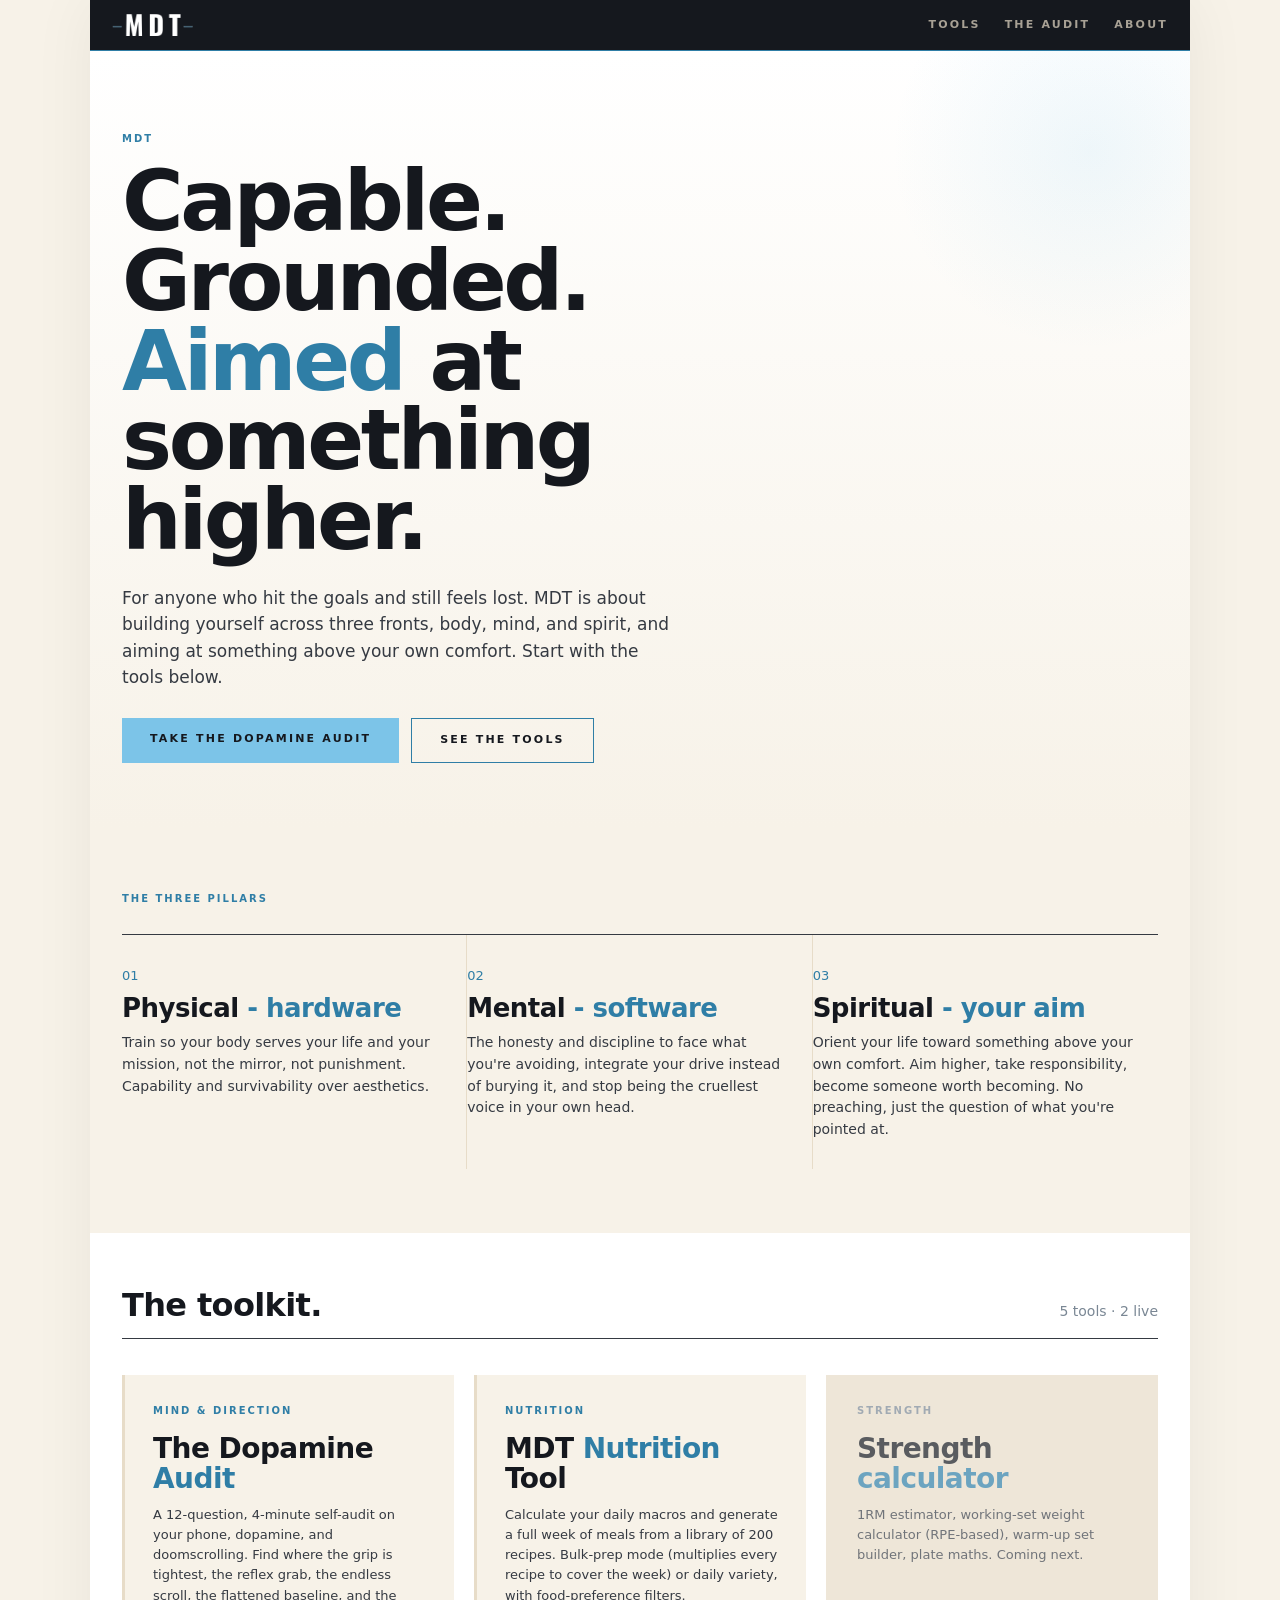
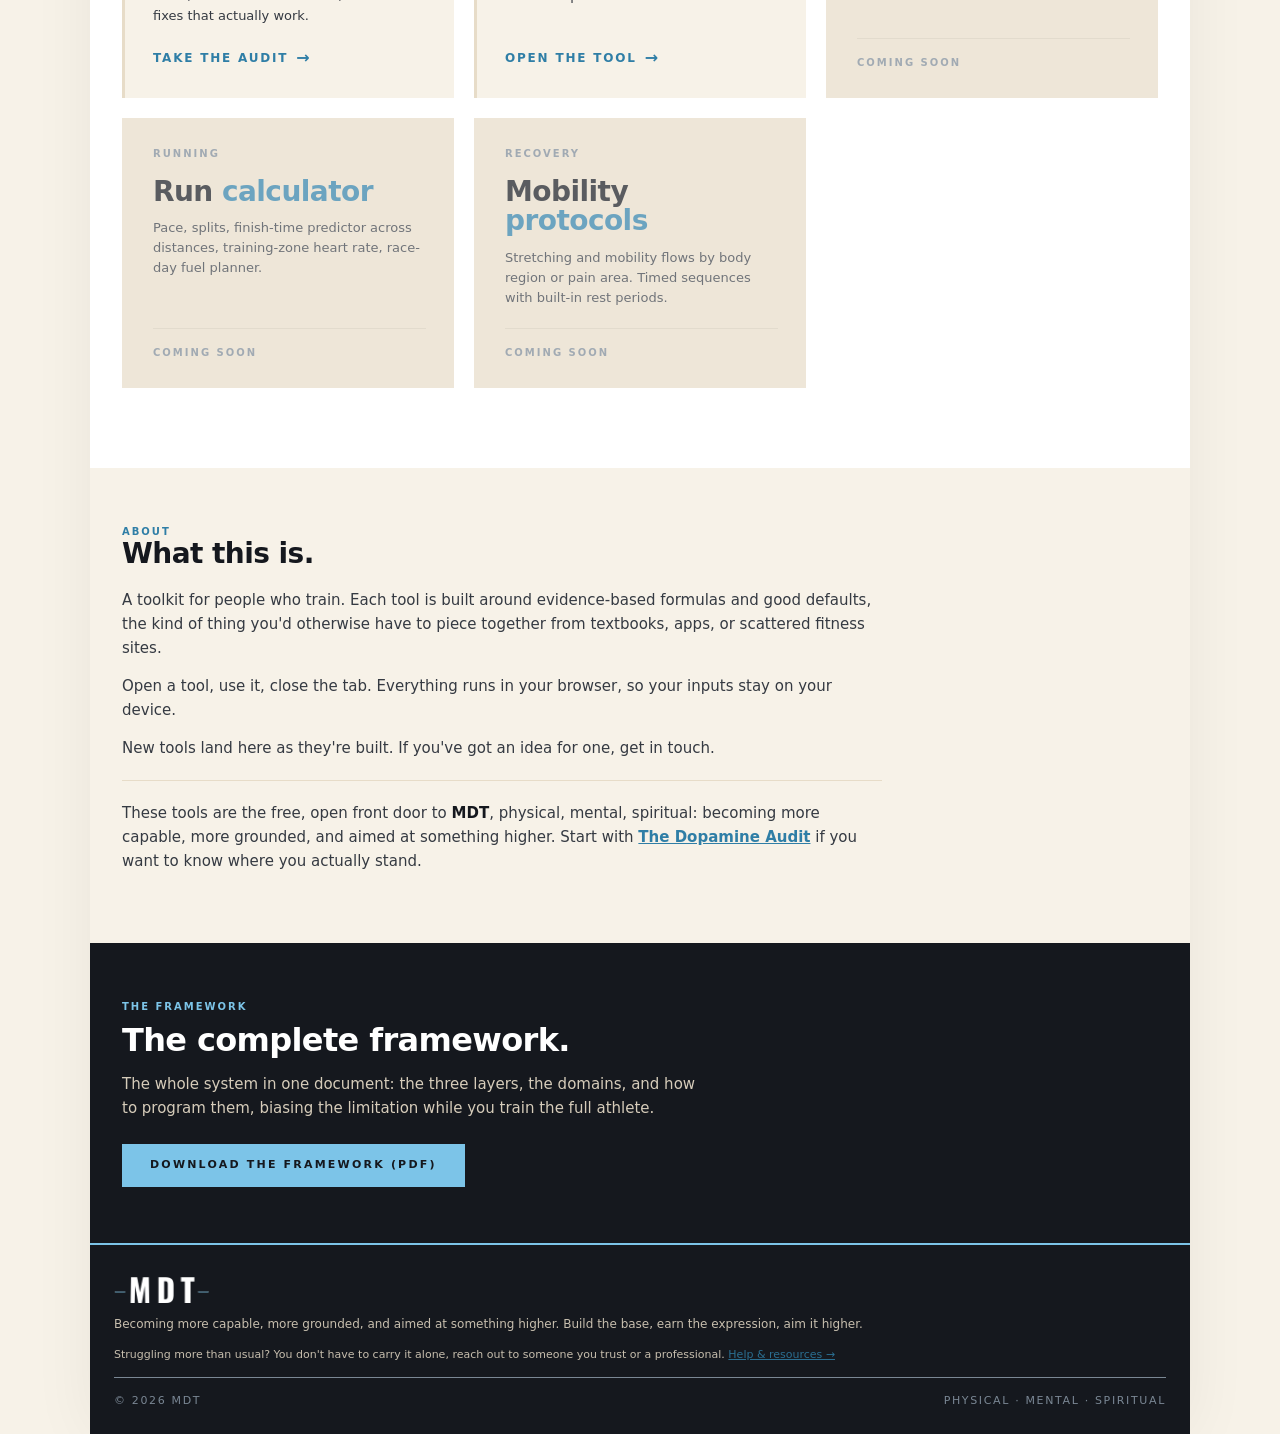
==== index.html @ f03954e8 "Add files via upload" ====
<!DOCTYPE html>
<html lang="en">
<head>
<meta charset="UTF-8">
<meta name="viewport" content="width=device-width, initial-scale=1.0, viewport-fit=cover">
<meta name="theme-color" content="#15181e">
<link rel="manifest" href="/manifest.webmanifest">
<link rel="apple-touch-icon" href="/assets/icon-180.png">
<meta name="mobile-web-app-capable" content="yes">
<meta name="apple-mobile-web-app-capable" content="yes">
<meta name="apple-mobile-web-app-status-bar-style" content="black-translucent">
<meta name="apple-mobile-web-app-title" content="MDT">
<title>MDT Tools, Free Training, Nutrition & Performance Calculators</title>
<meta name="description" content="Evidence-based tools for training, nutrition, recovery, and performance. Build the whole athlete, body, mind, and direction.">
<link rel="stylesheet" href="assets/styles.css">
<link rel="icon" type="image/svg+xml" href="data:image/svg+xml,%3Csvg xmlns='http://www.w3.org/2000/svg' viewBox='0 0 32 32'%3E%3Crect width='32' height='32' fill='%2315181e'/%3E%3Ctext x='16' y='22' text-anchor='middle' fill='%237cc4e8' font-family='serif' font-size='18' font-weight='bold' font-style='italic'%3EM%3C/text%3E%3C/svg%3E">
<style>
.hero {
  padding: 80px 32px 64px;
  background: linear-gradient(180deg, var(--bone) 0%, var(--paper) 100%);
  text-align: left;
  position: relative;
  overflow: hidden;
}
.hero::before {
  content: '';
  position: absolute;
  top: -100px;
  right: -100px;
  width: 400px;
  height: 400px;
  background: radial-gradient(circle, rgba(124, 196, 232, 0.12) 0%, transparent 70%);
  pointer-events: none;
}
.hero-inner {
  max-width: 720px;
  position: relative;
}
.hero h1 {
  font-size: clamp(48px, 7vw, 84px);
  font-weight: 900;
  line-height: 0.95;
  letter-spacing: -0.04em;
  margin: 16px 0 24px;
}
.hero h1 em {
  font-style: normal;
  color: var(--brass-dim);
  font-weight: 700;
}
.hero p {
  font-size: 17px;
  color: var(--char);
  max-width: 560px;
  line-height: 1.55;
}

.tools-section {
  padding: 56px 32px 80px;
  background: var(--bone);
}
.tools-section-title {
  display: flex;
  align-items: baseline;
  justify-content: space-between;
  border-bottom: 1px solid var(--char);
  padding-bottom: 16px;
  margin-bottom: 36px;
  flex-wrap: wrap;
  gap: 16px;
}
.tools-section-title h2 {
  font-size: 32px;
  font-weight: 700;
  font-style: normal;
}
.tools-section-title .count {
  font-family: var(--display);
  font-style: normal;
  color: var(--smoke);
  font-size: 14px;
}

.tools-grid {
  display: grid;
  grid-template-columns: repeat(auto-fit, minmax(300px, 1fr));
  gap: 20px;
}

.tool-card {
  background: var(--paper);
  padding: 28px;
  text-decoration: none;
  color: var(--ink);
  position: relative;
  transition: all 0.2s ease;
  border-left: 3px solid var(--cream);
  display: flex;
  flex-direction: column;
  min-height: 240px;
}
.tool-card:hover {
  border-left-color: var(--brass);
  transform: translateY(-2px);
  box-shadow: 0 8px 24px rgba(15, 14, 12, 0.08);
}
.tool-card.coming-soon {
  background: var(--cream);
  opacity: 0.7;
  cursor: not-allowed;
}
.tool-card.coming-soon:hover {
  transform: none;
  border-left-color: var(--cream);
  box-shadow: none;
}

.tool-category {
  font-size: 10px;
  letter-spacing: 0.2em;
  text-transform: uppercase;
  font-weight: 600;
  color: var(--brass-dim);
  margin-bottom: 16px;
}
.tool-card.coming-soon .tool-category { color: var(--smoke); }

.tool-card h3 {
  font-family: var(--display);
  font-size: 28px;
  font-weight: 900;
  letter-spacing: -0.02em;
  line-height: 1.05;
  margin-bottom: 12px;
}
.tool-card h3 em {
  font-style: normal;
  color: var(--brass-dim);
  font-weight: 700;
}
.tool-card p {
  font-size: 13px;
  color: var(--char);
  line-height: 1.55;
  margin-bottom: 20px;
  flex-grow: 1;
}

.tool-arrow {
  font-family: var(--display);
  font-size: 12px;
  font-weight: 700;
  letter-spacing: 0.15em;
  text-transform: uppercase;
  color: var(--brass-dim);
  display: flex;
  align-items: center;
  gap: 8px;
  margin-top: auto;
}
.tool-arrow::after {
  content: '→';
  font-size: 16px;
  transition: transform 0.2s;
}
.tool-card:hover .tool-arrow::after {
  transform: translateX(4px);
}

.coming-tag {
  font-size: 10px;
  letter-spacing: 0.2em;
  text-transform: uppercase;
  font-weight: 700;
  color: var(--smoke);
  font-family: var(--body);
  margin-top: auto;
  padding-top: 16px;
  border-top: 1px solid rgba(15, 14, 12, 0.08);
}

.about-section {
  padding: 56px 32px;
  background: var(--paper);
}
.about-inner {
  max-width: 760px;
}
.about-section h2 {
  font-size: 28px;
  font-style: normal;
  margin-bottom: 20px;
  color: var(--ink);
}
.about-section p {
  font-size: 15px;
  color: var(--char);
  margin-bottom: 14px;
  line-height: 1.6;
}
.about-section p strong {
  color: var(--ink);
  font-weight: 600;
}

@media (max-width: 720px) {
  .hero { padding: 48px 20px 40px; }
  .hero h1 { font-size: 42px; }
  .hero p { font-size: 15px; }
  .tools-section { padding: 36px 20px 56px; }
  .tools-section-title h2 { font-size: 24px; }
  .tools-grid { grid-template-columns: 1fr; }
  .tool-card { padding: 22px; min-height: 180px; }
  .tool-card h3 { font-size: 24px; }
  .about-section { padding: 40px 20px; }
  .about-section h2 { font-size: 22px; }
  .pillars { padding: 40px 20px !important; }
  .pillars-grid { grid-template-columns: 1fr !important; }
  .framework { padding: 40px 20px !important; }
}

/* hero CTAs */
.hero-cta { display: flex; gap: 12px; flex-wrap: wrap; margin-top: 28px; }
.hero-trust { margin-top: 16px; font-size: 12px; color: var(--smoke); letter-spacing: 0.04em; }

/* three pillars */
.pillars { padding: 64px 32px; background: var(--paper); }
.pillars-eyebrow { margin-bottom: 28px; }
.pillars-grid { display: grid; grid-template-columns: repeat(3, 1fr); gap: 0; border-top: 1px solid var(--char); }
.pillar { padding: 28px 24px 28px 0; border-right: 1px solid var(--cream); }
.pillar:last-child { border-right: none; padding-right: 0; }
.pillar .num { font-family: var(--display); font-style: normal; font-size: 13px; color: var(--brass-dim); }
.pillar h3 { font-family: var(--display); font-size: 26px; font-weight: 900; margin: 8px 0 10px; }
.pillar h3 em { font-style: normal; color: var(--brass-dim); }
.pillar p { font-size: 14px; color: var(--char); line-height: 1.55; }

/* free framework download */
.framework { padding: 56px 32px; background: var(--ink); color: var(--bone); }
.framework-inner { max-width: 680px; }
.framework .eyebrow { color: var(--brass); }
.framework h2 { color: var(--bone); font-size: 32px; font-style: normal; margin: 10px 0 14px; }
.framework p { color: var(--cream); font-size: 15px; line-height: 1.6; margin-bottom: 24px; max-width: 580px; opacity: 0.92; }

.footer-help { color: var(--smoke); font-size: 11px; margin-top: 10px; }
.footer-help a { color: var(--brass-dim); }
</style>
</head>
<body>
<div class="page-wrap">

  <header class="mdt-topbar">
    <a href="/" class="mdt-brand">
      <img class="mdt-logo" src="assets/mdt-logo-white.png" alt="MDT">
    </a>
    <nav class="mdt-nav">
      <a href="#tools">Tools</a>
      <a href="tools/audit/">The Audit</a>
      <a href="#about">About</a>
    </nav>
  </header>

  <section class="hero">
    <div class="hero-inner">
      <div class="eyebrow">MDT</div>
      <h1>Capable. Grounded.<br><em>Aimed</em> at something higher.</h1>
      <p>For anyone who hit the goals and still feels lost. MDT is about building yourself across three fronts, body, mind, and spirit, and aiming at something above your own comfort. Start with the tools below.</p>
      <div class="hero-cta">
        <a href="tools/audit/" class="btn">Take the Dopamine Audit</a>
        <a href="#tools" class="btn btn-outline" style="color:var(--ink); border-color:var(--brass-dim);">See the tools</a>
      </div>
    </div>
  </section>

  <section class="pillars" id="pillars">
    <div class="eyebrow pillars-eyebrow">The three pillars</div>
    <div class="pillars-grid">
      <div class="pillar">
        <span class="num">01</span>
        <h3>Physical <em>- hardware</em></h3>
        <p>Train so your body serves your life and your mission, not the mirror, not punishment. Capability and survivability over aesthetics.</p>
      </div>
      <div class="pillar">
        <span class="num">02</span>
        <h3>Mental <em>- software</em></h3>
        <p>The honesty and discipline to face what you're avoiding, integrate your drive instead of burying it, and stop being the cruellest voice in your own head.</p>
      </div>
      <div class="pillar">
        <span class="num">03</span>
        <h3>Spiritual <em>- your aim</em></h3>
        <p>Orient your life toward something above your own comfort. Aim higher, take responsibility, become someone worth becoming. No preaching, just the question of what you're pointed at.</p>
      </div>
    </div>
  </section>

  <section class="tools-section" id="tools">
    <div class="tools-section-title">
      <h2>The toolkit.</h2>
      <span class="count" id="tool-count">5 tools · 2 live</span>
    </div>

    <div class="tools-grid">

      <a href="tools/audit/" class="tool-card">
        <div class="tool-category">Mind &amp; Direction</div>
        <h3>The Dopamine <em>Audit</em></h3>
        <p>A 12-question, 4-minute self-audit on your phone, dopamine, and doomscrolling. Find where the grip is tightest, the reflex grab, the endless scroll, the flattened baseline, and the fixes that actually work.</p>
        <div class="tool-arrow">Take the audit</div>
      </a>

      <a href="tools/nutrition/" class="tool-card">
        <div class="tool-category">Nutrition</div>
        <h3>MDT <em>Nutrition</em> Tool</h3>
        <p>Calculate your daily macros and generate a full week of meals from a library of 200 recipes. Bulk-prep mode (multiplies every recipe to cover the week) or daily variety, with food-preference filters.</p>
        <div class="tool-arrow">Open the tool</div>
      </a>

      <a class="tool-card coming-soon" aria-disabled="true">
        <div class="tool-category">Strength</div>
        <h3>Strength <em>calculator</em></h3>
        <p>1RM estimator, working-set weight calculator (RPE-based), warm-up set builder, plate maths. Coming next.</p>
        <div class="coming-tag">Coming soon</div>
      </a>

      <a class="tool-card coming-soon" aria-disabled="true">
        <div class="tool-category">Running</div>
        <h3>Run <em>calculator</em></h3>
        <p>Pace, splits, finish-time predictor across distances, training-zone heart rate, race-day fuel planner.</p>
        <div class="coming-tag">Coming soon</div>
      </a>

      <a class="tool-card coming-soon" aria-disabled="true">
        <div class="tool-category">Recovery</div>
        <h3>Mobility <em>protocols</em></h3>
        <p>Stretching and mobility flows by body region or pain area. Timed sequences with built-in rest periods.</p>
        <div class="coming-tag">Coming soon</div>
      </a>

    </div>
  </section>

  <section class="about-section" id="about">
    <div class="about-inner">
      <div class="eyebrow">About</div>
      <h2>What this is.</h2>
      <p>A toolkit for people who train. Each tool is built around evidence-based formulas and good defaults, the kind of thing you'd otherwise have to piece together from textbooks, apps, or scattered fitness sites.</p>
      <p>Open a tool, use it, close the tab. Everything runs in your browser, so your inputs stay on your device.</p>
      <p>New tools land here as they're built. If you've got an idea for one, get in touch.</p>
      <p style="margin-top:20px; padding-top:20px; border-top:1px solid var(--cream);">These tools are the free, open front door to <strong>MDT</strong>, physical, mental, spiritual: becoming more capable, more grounded, and aimed at something higher. Start with <a href="tools/audit/" style="color:var(--brass-dim); font-weight:600;">The Dopamine Audit</a> if you want to know where you actually stand.</p>
    </div>
  </section>

  <section class="framework" id="framework">
    <div class="framework-inner">
      <div class="eyebrow">The framework</div>
      <h2>The complete framework.</h2>
      <p>The whole system in one document: the three layers, the domains, and how to program them, biasing the limitation while you train the full athlete.</p>
      <a href="downloads/true-hybrid-framework.pdf" class="btn" download>Download the framework (PDF)</a>
    </div>
  </section>

  <footer class="mdt-footer">
    <img class="mdt-logo" src="assets/mdt-logo-white.png" alt="MDT">
    <p>Becoming more capable, more grounded, and aimed at something higher. Build the base, earn the expression, aim it higher.</p>
    <p class="footer-help">Struggling more than usual? You don't have to carry it alone, reach out to someone you trust or a professional. <a href="#" id="mdt-help">Help &amp; resources →</a></p>
    <div class="footer-bar">
      <span>© <span id="year"></span> MDT</span>
      <span>Physical · Mental · Spiritual</span>
    </div>
  </footer>

</div>
<script>
  document.getElementById('year').textContent = new Date().getFullYear();
</script>
<script>if("serviceWorker" in navigator){window.addEventListener("load",function(){navigator.serviceWorker.register("/sw.js").catch(function(){});});}</script>
</body>
</html>
---- assets/styles.css ----
/* ===========================================
   MDT, Shared brand styles
   Palette: baby blue / cream / white / black
   Cream page, white cards, baby-blue accent, near-black text & bars
   Type: clean system stack (SF Pro on Apple), bold titles, no italics
   =========================================== */

:root {
  --ink: #15181e;        /* near-black (text + dark bars), faint blue undertone */
  --coal: #0f1217;       /* deeper black for dark blocks */
  --char: #353a42;       /* body text, softer than ink */
  --smoke: #7a8794;      /* muted blue-grey, works on light and dark */
  --bone: #ffffff;       /* white, page-wrap and cards */
  --paper: #f7f2e8;      /* CREAM, main background / alt sections */
  --cream: #e7dcc8;      /* warm light, borders + light text on dark bars */
  --brass: #7cc4e8;      /* BABY BLUE accent (name kept for compatibility) */
  --brass-dim: #2f7ea6;  /* DENIM blue, readable text-on-light + hover */
  --rust: #1f6385;       /* deep blue */
  --moss: #5d8a74;       /* muted sage, subtle */
  --warn: #d98236;       /* warm amber, keeps warnings legible */
  --display: -apple-system, BlinkMacSystemFont, "SF Pro Display", "SF Pro Text", "Segoe UI", system-ui, Roboto, sans-serif;
  --body: -apple-system, BlinkMacSystemFont, "SF Pro Text", "SF Pro Display", "Segoe UI", system-ui, Roboto, sans-serif;
}

* {
  box-sizing: border-box;
  margin: 0;
  padding: 0;
  -webkit-tap-highlight-color: transparent;
}

html { -webkit-text-size-adjust: 100%; }

/* Clean by default: no italics anywhere unless explicitly asked for */
em, i { font-style: normal; color: var(--brass-dim); font-weight: 700; }

body {
  background: var(--paper);
  color: var(--ink);
  font-family: var(--body);
  font-size: 16px;
  line-height: 1.5;
  -webkit-font-smoothing: antialiased;
  text-rendering: optimizeLegibility;
  overflow-x: hidden;
}

/* Legacy image lockups (kept for compatibility) */
.mdt-logo { height: 22px; width: auto; display: block; }
.mdt-footer .mdt-logo { height: 26px; margin-bottom: 12px; }

/* ============ TRUE HYBRID wordmark lockup ============
   Text-based lockup: small blue "true" over/beside bold "HYBRID".
   Used in every topbar (.th-brand) and footer (.th-brand--footer). */
.th-brand {
  display: inline-flex;
  align-items: baseline;
  gap: 9px;
  text-decoration: none;
  line-height: 1;
  white-space: nowrap;
}
.th-brand .th-true {
  font-family: var(--body);
  font-size: 11px;
  font-weight: 700;
  letter-spacing: 0.42em;
  text-transform: lowercase;
  color: var(--brass);
}
.th-brand .th-hybrid {
  font-family: var(--display);
  font-size: 21px;
  font-weight: 900;
  letter-spacing: 0.02em;
  text-transform: uppercase;
  color: var(--bone);
}
.th-brand:hover .th-hybrid { color: var(--brass); }

/* footer variant sits stacked and a touch larger */
.th-brand--footer { display: inline-flex; flex-direction: column; align-items: flex-start; gap: 3px; margin-bottom: 12px; }
.th-brand--footer .th-true { letter-spacing: 0.5em; }
.th-brand--footer .th-hybrid { font-size: 26px; }

@media (max-width: 720px) {
  .th-brand .th-hybrid { font-size: 18px; }
  .th-brand .th-true { font-size: 10px; letter-spacing: 0.34em; }
}

.page-wrap {
  max-width: 1100px;
  margin: 0 auto;
  background: var(--bone);
  min-height: 100vh;
  box-shadow: 0 0 60px rgba(0, 0, 0, 0.06);
}

@media (max-width: 1100px) {
  body { background: var(--bone); }
  .page-wrap { box-shadow: none; }
}

@supports (padding: max(0px)) {
  .page-wrap {
    padding-left: env(safe-area-inset-left);
    padding-right: env(safe-area-inset-right);
  }
}

/* ============ TOP BAR (shared across all pages) ============ */
.mdt-topbar {
  background: var(--ink);
  color: var(--bone);
  padding: 14px 22px;
  display: flex;
  justify-content: space-between;
  align-items: center;
  border-bottom: 1px solid var(--brass-dim);
}

.mdt-brand {
  font-family: var(--display);
  font-weight: 900;
  font-size: 22px;
  letter-spacing: -0.04em;
  color: var(--bone);
  text-decoration: none;
  display: flex;
  align-items: baseline;
  gap: 12px;
}
.mdt-brand .mark {
  color: var(--brass);
  font-style: normal;
}
.mdt-brand .divider {
  color: var(--smoke);
  font-size: 14px;
  font-weight: 400;
  font-style: normal;
}
.mdt-brand .tag {
  color: var(--cream);
  font-family: var(--body);
  font-size: 10px;
  letter-spacing: 0.25em;
  text-transform: uppercase;
  opacity: 0.7;
  font-weight: 500;
}

.mdt-nav {
  display: flex;
  gap: 24px;
  align-items: center;
}
.mdt-nav a {
  color: var(--cream);
  text-decoration: none;
  font-size: 11px;
  letter-spacing: 0.2em;
  text-transform: uppercase;
  font-weight: 600;
  opacity: 0.7;
  transition: opacity 0.15s;
}
.mdt-nav a:hover { opacity: 1; color: var(--brass); }
.mdt-nav a.active { opacity: 1; color: var(--brass); }

@media (max-width: 720px) {
  .mdt-topbar { padding: 12px 16px; }
  .mdt-brand { font-size: 18px; gap: 8px; }
  .mdt-brand .tag { display: none; }
  .mdt-nav { gap: 14px; }
  .mdt-nav a { font-size: 10px; letter-spacing: 0.15em; }
}

/* ============ FOOTER (shared) ============ */
.mdt-footer {
  background: var(--ink);
  color: var(--cream);
  padding: 32px 24px 24px;
  font-size: 12px;
  line-height: 1.6;
  border-top: 2px solid var(--brass);
}
.mdt-footer h4 {
  font-family: var(--display);
  font-size: 18px;
  margin: 0 0 8px;
  color: var(--bone);
  font-weight: 700;
}
.mdt-footer p { margin: 0 0 12px; color: var(--cream); opacity: 0.85; }
.mdt-footer .footer-bar {
  border-top: 1px solid var(--smoke);
  padding-top: 14px;
  margin-top: 14px;
  font-size: 11px;
  letter-spacing: 0.15em;
  text-transform: uppercase;
  color: var(--smoke);
  display: flex;
  justify-content: space-between;
  flex-wrap: wrap;
  gap: 10px;
}

/* ============ TYPOGRAPHY ============ */
h1, h2, h3, h4 {
  font-family: var(--display);
  font-weight: 800;
  font-style: normal;
  letter-spacing: -0.02em;
  line-height: 1.05;
  color: var(--ink);
}

.eyebrow {
  font-size: 10px;
  letter-spacing: 0.2em;
  text-transform: uppercase;
  font-weight: 600;
  color: var(--brass-dim);
}

/* ============ BUTTONS ============ */
.btn {
  background: var(--brass);
  color: var(--ink);
  border: none;
  padding: 13px 28px;
  font-family: var(--body);
  font-size: 11px;
  font-weight: 700;
  letter-spacing: 0.2em;
  text-transform: uppercase;
  cursor: pointer;
  transition: background 0.15s, color 0.15s;
  display: inline-block;
  text-decoration: none;
}
.btn:hover { background: var(--brass-dim); color: #fff; }
.btn-outline {
  background: transparent;
  color: var(--bone);
  border: 1px solid var(--brass);
}
.btn-outline:hover {
  background: var(--brass);
  color: var(--ink);
}

/* =====================================================================
   MOBILE APP SHELL  (bottom tab bar, app header, screen layout)
   Absolute nav paths (/,/framework/,/tools/,/more/) so the bar is identical
   on every page and only the active state changes.
   ===================================================================== */
:root { --app-max: 600px; --tabbar-h: 60px; --header-h: 52px; }

body.app-mode { background: var(--coal); }

.app {
  max-width: var(--app-max);
  margin: 0 auto;
  background: var(--bone);
  min-height: 100vh;
  min-height: 100dvh;
  position: relative;
  box-shadow: 0 0 80px rgba(0,0,0,0.4);
  overflow-x: hidden;
}

/* ---- app header ---- */
.app-header {
  position: sticky;
  top: 0;
  z-index: 30;
  background: var(--ink);
  color: var(--bone);
  display: flex;
  align-items: center;
  gap: 6px;
  min-height: calc(var(--header-h) + env(safe-area-inset-top));
  padding: env(safe-area-inset-top) 14px 0;
  border-bottom: 1px solid rgba(255,255,255,0.08);
}
.app-header .h-back {
  color: var(--cream); text-decoration: none; font-size: 26px; line-height: 1;
  margin-left: -6px; padding: 4px 8px; border-radius: 8px; transition: background .15s;
}
.app-header .h-back:active { background: rgba(255,255,255,0.08); }
.app-header .h-title {
  font-family: var(--display); font-weight: 800; font-size: 18px;
  letter-spacing: -0.01em; color: var(--bone);
}
.app-header .h-spacer { flex: 1; }
.app-header .h-action {
  color: var(--brass); text-decoration: none; font-size: 12px; font-weight: 700;
  letter-spacing: 0.04em; padding: 8px 6px;
}
.app-header .th-brand { margin: 0; }

/* ---- scrollable content area ---- */
.app-main {
  padding-bottom: calc(var(--tabbar-h) + env(safe-area-inset-bottom) + 10px);
}

/* ---- bottom tab bar ---- */
.app-tabbar {
  position: fixed;
  bottom: 0; left: 50%; transform: translateX(-50%);
  width: 100%; max-width: var(--app-max);
  z-index: 40;
  background: var(--ink);
  border-top: 1px solid var(--brass-dim);
  display: grid; grid-template-columns: repeat(4, 1fr);
  padding-bottom: env(safe-area-inset-bottom);
  box-shadow: 0 -6px 20px rgba(0,0,0,0.18);
}
.app-tab {
  display: flex; flex-direction: column; align-items: center; justify-content: center; gap: 3px;
  padding: 9px 0 8px; text-decoration: none;
  color: var(--smoke); font-size: 10px; font-weight: 600; letter-spacing: 0.02em;
  -webkit-tap-highlight-color: transparent; transition: color .15s;
}
.app-tab svg { width: 23px; height: 23px; display: block; stroke: currentColor; fill: none; stroke-width: 1.8; stroke-linecap: round; stroke-linejoin: round; }
.app-tab.active { color: var(--brass); }
.app-tab:active { color: var(--cream); }

/* ---- app-style building blocks ---- */
.scr { padding: 20px 18px; }
.scr + .scr { padding-top: 0; }
.scr-title { font-family: var(--display); font-weight: 800; font-size: 13px; letter-spacing: 0.16em; text-transform: uppercase; color: var(--brass-dim); margin: 6px 0 14px; }

.app-hero {
  background: radial-gradient(120% 90% at 80% -10%, rgba(124,196,232,0.18) 0%, transparent 55%), linear-gradient(180deg, var(--coal) 0%, var(--ink) 100%);
  color: var(--bone); padding: 30px 20px 34px;
}
.app-hero .true { font-family: var(--body); font-weight: 700; font-size: 12px; letter-spacing: 0.5em; text-transform: lowercase; color: var(--brass); }
.app-hero h1 { color: var(--bone); font-family: var(--display); font-weight: 900; letter-spacing: -0.03em; line-height: 0.95; margin: 6px 0 14px; font-size: clamp(34px, 11vw, 52px); }
.app-hero .rule { width: 60px; height: 3px; background: var(--brass); border-radius: 2px; margin-bottom: 16px; }
.app-hero p { color: var(--cream); font-size: 15px; line-height: 1.6; opacity: 0.92; }
.app-hero .spirit { margin-top: 16px; font-family: var(--display); font-size: 11px; letter-spacing: 0.26em; text-transform: uppercase; color: var(--smoke); font-weight: 600; }

/* full-width stacked buttons for app feel */
.btn-block { display: block; width: 100%; text-align: center; padding: 15px 20px; box-sizing: border-box; }
.btn-stack { display: flex; flex-direction: column; gap: 10px; margin-top: 20px; }
.btn-ghost { background: transparent; color: var(--bone); border: 1px solid var(--smoke); }
.btn-ghost:hover, .btn-ghost:active { background: var(--bone); color: var(--ink); border-color: var(--bone); }

/* list-style cards (tappable rows) */
.app-card {
  display: flex; align-items: center; gap: 14px;
  background: var(--bone); border: 1px solid var(--cream); border-left: 3px solid var(--brass);
  padding: 16px; text-decoration: none; color: var(--ink); margin-bottom: 12px;
  transition: transform .12s, box-shadow .12s;
}
.app-card:active { transform: scale(0.985); box-shadow: 0 6px 18px rgba(15,14,12,0.10); }
.app-card.soon { border-left-color: var(--cream); opacity: 0.72; }
.app-card .ac-body { flex: 1; min-width: 0; }
.app-card .ac-cat { font-size: 10px; letter-spacing: 0.18em; text-transform: uppercase; font-weight: 700; color: var(--brass-dim); }
.app-card.soon .ac-cat { color: var(--smoke); }
.app-card h3 { font-family: var(--display); font-size: 19px; font-weight: 800; letter-spacing: -0.01em; margin: 3px 0 4px; }
.app-card p { font-size: 12.5px; color: var(--char); line-height: 1.45; }
.app-card .ac-arrow { color: var(--brass-dim); font-size: 20px; flex-shrink: 0; }
.app-card .ac-tag { font-size: 9px; letter-spacing: 0.16em; text-transform: uppercase; font-weight: 700; color: var(--smoke); border: 1px solid var(--cream); padding: 3px 7px; flex-shrink: 0; }

@media (min-width: 601px) {
  body.app-mode { padding: 0; }
  .app { border-left: 1px solid rgba(0,0,0,0.06); border-right: 1px solid rgba(0,0,0,0.06); }
}
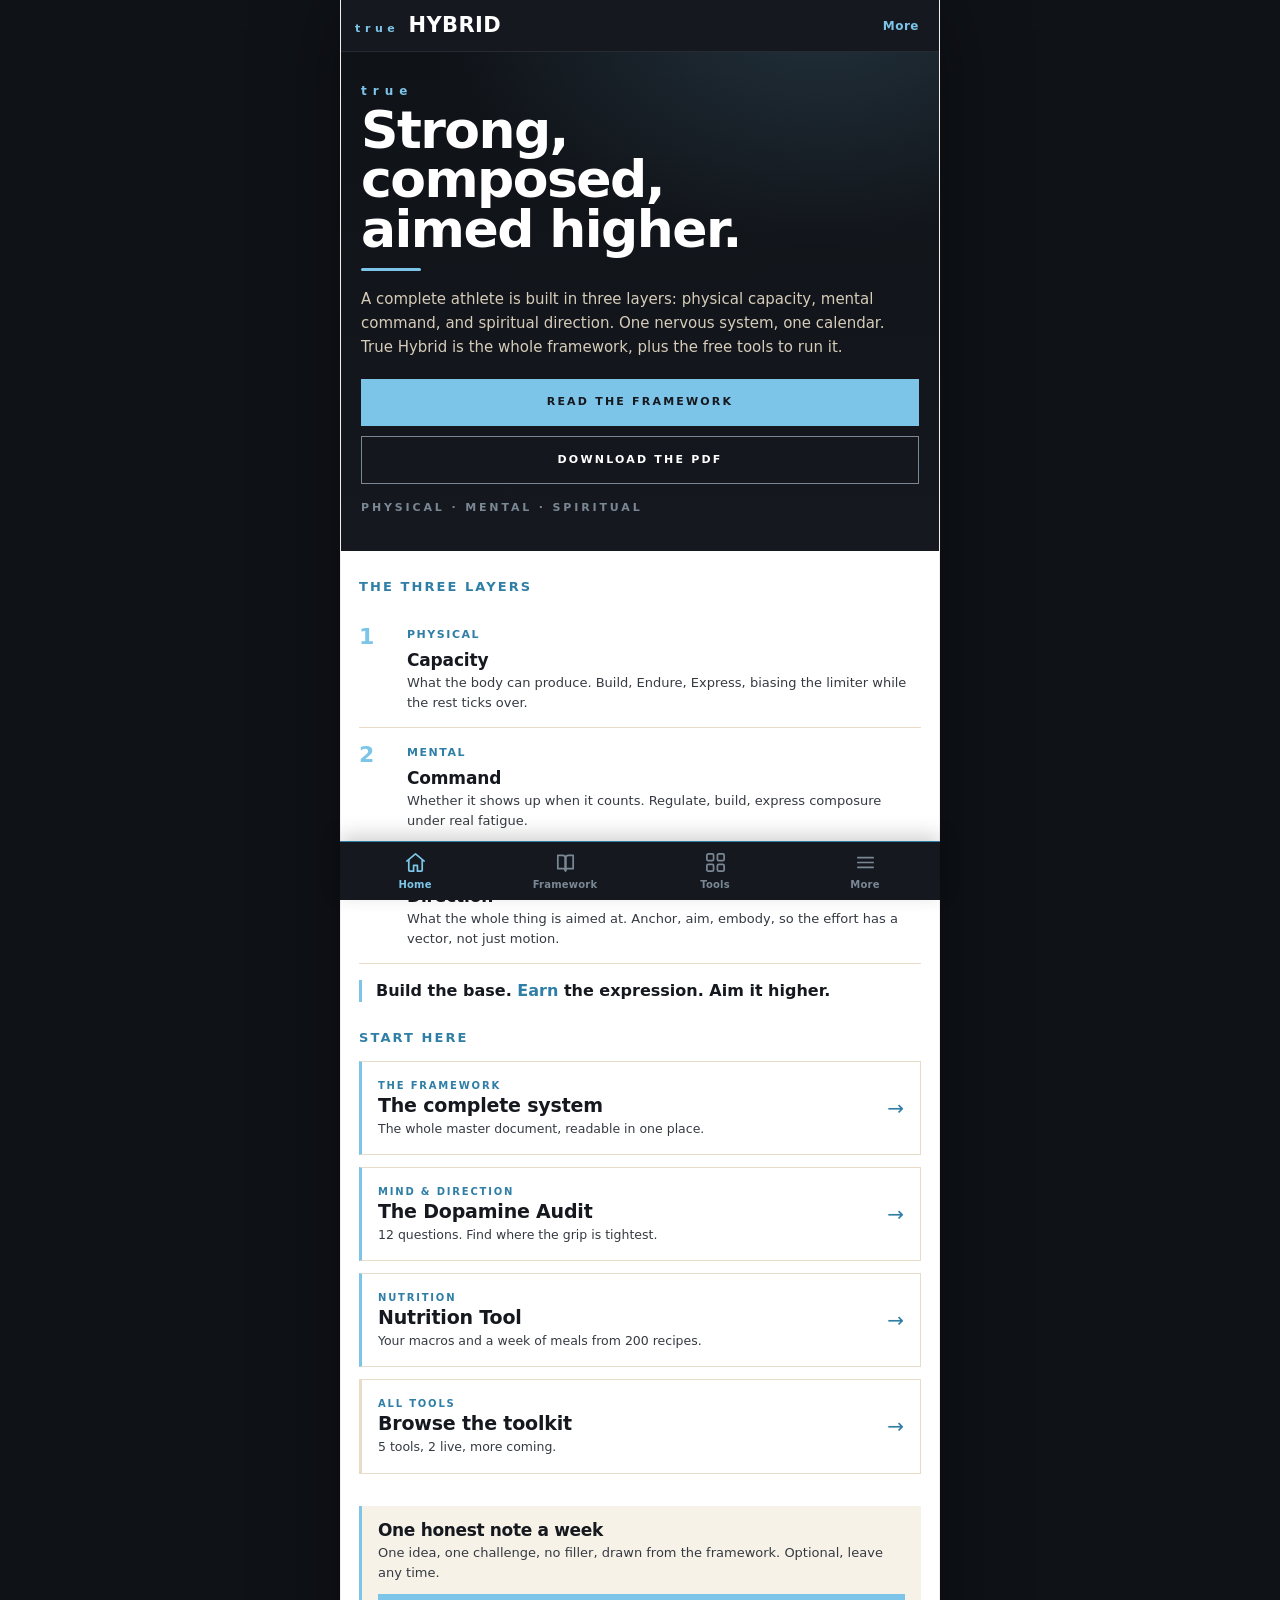
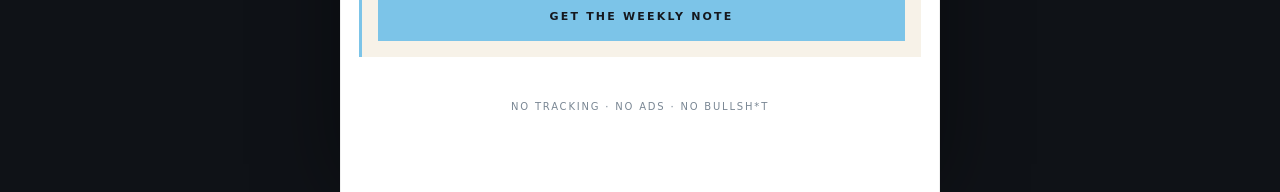
==== commit 9dfbfe71: "Add files via upload" ====
--- a/index.html
+++ b/index.html
@@ -9,369 +9,100 @@
 <meta name="mobile-web-app-capable" content="yes">
 <meta name="apple-mobile-web-app-capable" content="yes">
 <meta name="apple-mobile-web-app-status-bar-style" content="black-translucent">
-<meta name="apple-mobile-web-app-title" content="MDT">
-<title>MDT Tools, Free Training, Nutrition & Performance Calculators</title>
-<meta name="description" content="Evidence-based tools for training, nutrition, recovery, and performance. Build the whole athlete, body, mind, and direction.">
-<link rel="stylesheet" href="assets/styles.css">
-<link rel="icon" type="image/svg+xml" href="data:image/svg+xml,%3Csvg xmlns='http://www.w3.org/2000/svg' viewBox='0 0 32 32'%3E%3Crect width='32' height='32' fill='%2315181e'/%3E%3Ctext x='16' y='22' text-anchor='middle' fill='%237cc4e8' font-family='serif' font-size='18' font-weight='bold' font-style='italic'%3EM%3C/text%3E%3C/svg%3E">
+<meta name="apple-mobile-web-app-title" content="True Hybrid">
+<title>True Hybrid, The Complete Framework</title>
+<meta name="description" content="True Hybrid: the complete framework for building a hybrid athlete across three layers, physical capacity, mental command, and spiritual direction. Read the framework, use the free tools.">
+<link rel="stylesheet" href="/assets/styles.css">
+<link rel="icon" type="image/svg+xml" href="data:image/svg+xml,%3Csvg xmlns='http://www.w3.org/2000/svg' viewBox='0 0 32 32'%3E%3Crect width='32' height='32' fill='%2315181e'/%3E%3Ctext x='16' y='23' text-anchor='middle' fill='%237cc4e8' font-family='Arial,sans-serif' font-size='20' font-weight='bold'%3EH%3C/text%3E%3C/svg%3E">
 <style>
-.hero {
-  padding: 80px 32px 64px;
-  background: linear-gradient(180deg, var(--bone) 0%, var(--paper) 100%);
-  text-align: left;
-  position: relative;
-  overflow: hidden;
-}
-.hero::before {
-  content: '';
-  position: absolute;
-  top: -100px;
-  right: -100px;
-  width: 400px;
-  height: 400px;
-  background: radial-gradient(circle, rgba(124, 196, 232, 0.12) 0%, transparent 70%);
-  pointer-events: none;
-}
-.hero-inner {
-  max-width: 720px;
-  position: relative;
-}
-.hero h1 {
-  font-size: clamp(48px, 7vw, 84px);
-  font-weight: 900;
-  line-height: 0.95;
-  letter-spacing: -0.04em;
-  margin: 16px 0 24px;
-}
-.hero h1 em {
-  font-style: normal;
-  color: var(--brass-dim);
-  font-weight: 700;
-}
-.hero p {
-  font-size: 17px;
-  color: var(--char);
-  max-width: 560px;
-  line-height: 1.55;
-}
-
-.tools-section {
-  padding: 56px 32px 80px;
-  background: var(--bone);
-}
-.tools-section-title {
-  display: flex;
-  align-items: baseline;
-  justify-content: space-between;
-  border-bottom: 1px solid var(--char);
-  padding-bottom: 16px;
-  margin-bottom: 36px;
-  flex-wrap: wrap;
-  gap: 16px;
-}
-.tools-section-title h2 {
-  font-size: 32px;
-  font-weight: 700;
-  font-style: normal;
-}
-.tools-section-title .count {
-  font-family: var(--display);
-  font-style: normal;
-  color: var(--smoke);
-  font-size: 14px;
-}
-
-.tools-grid {
-  display: grid;
-  grid-template-columns: repeat(auto-fit, minmax(300px, 1fr));
-  gap: 20px;
-}
-
-.tool-card {
-  background: var(--paper);
-  padding: 28px;
-  text-decoration: none;
-  color: var(--ink);
-  position: relative;
-  transition: all 0.2s ease;
-  border-left: 3px solid var(--cream);
-  display: flex;
-  flex-direction: column;
-  min-height: 240px;
-}
-.tool-card:hover {
-  border-left-color: var(--brass);
-  transform: translateY(-2px);
-  box-shadow: 0 8px 24px rgba(15, 14, 12, 0.08);
-}
-.tool-card.coming-soon {
-  background: var(--cream);
-  opacity: 0.7;
-  cursor: not-allowed;
-}
-.tool-card.coming-soon:hover {
-  transform: none;
-  border-left-color: var(--cream);
-  box-shadow: none;
-}
-
-.tool-category {
-  font-size: 10px;
-  letter-spacing: 0.2em;
-  text-transform: uppercase;
-  font-weight: 600;
-  color: var(--brass-dim);
-  margin-bottom: 16px;
-}
-.tool-card.coming-soon .tool-category { color: var(--smoke); }
-
-.tool-card h3 {
-  font-family: var(--display);
-  font-size: 28px;
-  font-weight: 900;
-  letter-spacing: -0.02em;
-  line-height: 1.05;
-  margin-bottom: 12px;
-}
-.tool-card h3 em {
-  font-style: normal;
-  color: var(--brass-dim);
-  font-weight: 700;
-}
-.tool-card p {
-  font-size: 13px;
-  color: var(--char);
-  line-height: 1.55;
-  margin-bottom: 20px;
-  flex-grow: 1;
-}
-
-.tool-arrow {
-  font-family: var(--display);
-  font-size: 12px;
-  font-weight: 700;
-  letter-spacing: 0.15em;
-  text-transform: uppercase;
-  color: var(--brass-dim);
-  display: flex;
-  align-items: center;
-  gap: 8px;
-  margin-top: auto;
-}
-.tool-arrow::after {
-  content: '→';
-  font-size: 16px;
-  transition: transform 0.2s;
-}
-.tool-card:hover .tool-arrow::after {
-  transform: translateX(4px);
-}
-
-.coming-tag {
-  font-size: 10px;
-  letter-spacing: 0.2em;
-  text-transform: uppercase;
-  font-weight: 700;
-  color: var(--smoke);
-  font-family: var(--body);
-  margin-top: auto;
-  padding-top: 16px;
-  border-top: 1px solid rgba(15, 14, 12, 0.08);
-}
-
-.about-section {
-  padding: 56px 32px;
-  background: var(--paper);
-}
-.about-inner {
-  max-width: 760px;
-}
-.about-section h2 {
-  font-size: 28px;
-  font-style: normal;
-  margin-bottom: 20px;
-  color: var(--ink);
-}
-.about-section p {
-  font-size: 15px;
-  color: var(--char);
-  margin-bottom: 14px;
-  line-height: 1.6;
-}
-.about-section p strong {
-  color: var(--ink);
-  font-weight: 600;
-}
-
-@media (max-width: 720px) {
-  .hero { padding: 48px 20px 40px; }
-  .hero h1 { font-size: 42px; }
-  .hero p { font-size: 15px; }
-  .tools-section { padding: 36px 20px 56px; }
-  .tools-section-title h2 { font-size: 24px; }
-  .tools-grid { grid-template-columns: 1fr; }
-  .tool-card { padding: 22px; min-height: 180px; }
-  .tool-card h3 { font-size: 24px; }
-  .about-section { padding: 40px 20px; }
-  .about-section h2 { font-size: 22px; }
-  .pillars { padding: 40px 20px !important; }
-  .pillars-grid { grid-template-columns: 1fr !important; }
-  .framework { padding: 40px 20px !important; }
-}
-
-/* hero CTAs */
-.hero-cta { display: flex; gap: 12px; flex-wrap: wrap; margin-top: 28px; }
-.hero-trust { margin-top: 16px; font-size: 12px; color: var(--smoke); letter-spacing: 0.04em; }
-
-/* three pillars */
-.pillars { padding: 64px 32px; background: var(--paper); }
-.pillars-eyebrow { margin-bottom: 28px; }
-.pillars-grid { display: grid; grid-template-columns: repeat(3, 1fr); gap: 0; border-top: 1px solid var(--char); }
-.pillar { padding: 28px 24px 28px 0; border-right: 1px solid var(--cream); }
-.pillar:last-child { border-right: none; padding-right: 0; }
-.pillar .num { font-family: var(--display); font-style: normal; font-size: 13px; color: var(--brass-dim); }
-.pillar h3 { font-family: var(--display); font-size: 26px; font-weight: 900; margin: 8px 0 10px; }
-.pillar h3 em { font-style: normal; color: var(--brass-dim); }
-.pillar p { font-size: 14px; color: var(--char); line-height: 1.55; }
-
-/* free framework download */
-.framework { padding: 56px 32px; background: var(--ink); color: var(--bone); }
-.framework-inner { max-width: 680px; }
-.framework .eyebrow { color: var(--brass); }
-.framework h2 { color: var(--bone); font-size: 32px; font-style: normal; margin: 10px 0 14px; }
-.framework p { color: var(--cream); font-size: 15px; line-height: 1.6; margin-bottom: 24px; max-width: 580px; opacity: 0.92; }
-
-.footer-help { color: var(--smoke); font-size: 11px; margin-top: 10px; }
-.footer-help a { color: var(--brass-dim); }
+.layer-row { display:flex; gap:14px; padding:15px 0; border-bottom:1px solid var(--cream); }
+.layer-row:last-child{ border-bottom:none; }
+.layer-row .ln { font-family:var(--display); font-weight:900; font-size:22px; color:var(--brass); width:34px; flex-shrink:0; line-height:1.1; }
+.layer-row .lb .t { font-family:var(--display); font-weight:800; font-size:17px; letter-spacing:-0.01em; }
+.layer-row .lb .s { font-size:11px; letter-spacing:0.14em; text-transform:uppercase; color:var(--brass-dim); font-weight:700; margin:2px 0 4px; }
+.layer-row .lb p { font-size:13px; color:var(--char); line-height:1.5; }
+.thesis-line { font-family:var(--display); font-weight:800; font-size:16px; color:var(--ink); line-height:1.35; margin-top:16px; padding-left:14px; border-left:3px solid var(--brass); }
+.thesis-line em{ font-style:normal; color:var(--brass-dim); }
+.mini-note { background:var(--paper); border-left:3px solid var(--brass); padding:16px; }
+.mini-note h3 { font-family:var(--display); font-size:17px; font-style:normal; margin-bottom:4px; }
+.mini-note p { font-size:13px; color:var(--char); line-height:1.5; margin-bottom:12px; }
+.home-foot { padding:22px 18px 8px; text-align:center; }
+.home-foot .tl { font-size:10px; letter-spacing:0.18em; text-transform:uppercase; color:var(--smoke); }
 </style>
 </head>
-<body>
-<div class="page-wrap">
+<body class="app-mode">
+<div class="app">
 
-  <header class="mdt-topbar">
-    <a href="/" class="mdt-brand">
-      <img class="mdt-logo" src="assets/mdt-logo-white.png" alt="MDT">
-    </a>
-    <nav class="mdt-nav">
-      <a href="#tools">Tools</a>
-      <a href="tools/audit/">The Audit</a>
-      <a href="#about">About</a>
-    </nav>
+  <header class="app-header">
+    <a href="/" class="th-brand" aria-label="True Hybrid"><span class="th-true">true</span><span class="th-hybrid">HYBRID</span></a>
+    <span class="h-spacer"></span>
+    <a href="/more/" class="h-action">More</a>
   </header>
 
-  <section class="hero">
-    <div class="hero-inner">
-      <div class="eyebrow">MDT</div>
-      <h1>Capable. Grounded.<br><em>Aimed</em> at something higher.</h1>
-      <p>For anyone who hit the goals and still feels lost. MDT is about building yourself across three fronts, body, mind, and spirit, and aiming at something above your own comfort. Start with the tools below.</p>
-      <div class="hero-cta">
-        <a href="tools/audit/" class="btn">Take the Dopamine Audit</a>
-        <a href="#tools" class="btn btn-outline" style="color:var(--ink); border-color:var(--brass-dim);">See the tools</a>
+  <main class="app-main">
+
+    <section class="app-hero">
+      <div class="true">true</div>
+      <h1>Strong,<br>composed,<br>aimed higher.</h1>
+      <div class="rule"></div>
+      <p>A complete athlete is built in three layers: physical capacity, mental command, and spiritual direction. One nervous system, one calendar. True Hybrid is the whole framework, plus the free tools to run it.</p>
+      <div class="btn-stack">
+        <a href="/framework/" class="btn btn-block">Read the framework</a>
+        <a href="/downloads/true-hybrid-framework.pdf" class="btn btn-ghost btn-block" download>Download the PDF</a>
       </div>
-    </div>
-  </section>
+      <div class="spirit">Physical · Mental · Spiritual</div>
+    </section>
 
-  <section class="pillars" id="pillars">
-    <div class="eyebrow pillars-eyebrow">The three pillars</div>
-    <div class="pillars-grid">
-      <div class="pillar">
-        <span class="num">01</span>
-        <h3>Physical <em>- hardware</em></h3>
-        <p>Train so your body serves your life and your mission, not the mirror, not punishment. Capability and survivability over aesthetics.</p>
+    <section class="scr">
+      <div class="scr-title">The three layers</div>
+      <div class="layer-row"><div class="ln">1</div><div class="lb"><div class="s">Physical</div><div class="t">Capacity</div><p>What the body can produce. Build, Endure, Express, biasing the limiter while the rest ticks over.</p></div></div>
+      <div class="layer-row"><div class="ln">2</div><div class="lb"><div class="s">Mental</div><div class="t">Command</div><p>Whether it shows up when it counts. Regulate, build, express composure under real fatigue.</p></div></div>
+      <div class="layer-row"><div class="ln">3</div><div class="lb"><div class="s">Spiritual</div><div class="t">Direction</div><p>What the whole thing is aimed at. Anchor, aim, embody, so the effort has a vector, not just motion.</p></div></div>
+      <div class="thesis-line">Build the base. <em>Earn</em> the expression. Aim it higher.</div>
+    </section>
+
+    <section class="scr">
+      <div class="scr-title">Start here</div>
+      <a href="/framework/" class="app-card">
+        <div class="ac-body"><div class="ac-cat">The framework</div><h3>The complete system</h3><p>The whole master document, readable in one place.</p></div>
+        <span class="ac-arrow">→</span>
+      </a>
+      <a href="/tools/audit/" class="app-card">
+        <div class="ac-body"><div class="ac-cat">Mind &amp; Direction</div><h3>The Dopamine Audit</h3><p>12 questions. Find where the grip is tightest.</p></div>
+        <span class="ac-arrow">→</span>
+      </a>
+      <a href="/tools/nutrition/" class="app-card">
+        <div class="ac-body"><div class="ac-cat">Nutrition</div><h3>Nutrition Tool</h3><p>Your macros and a week of meals from 200 recipes.</p></div>
+        <span class="ac-arrow">→</span>
+      </a>
+      <a href="/tools/" class="app-card" style="border-left-color:var(--cream);">
+        <div class="ac-body"><div class="ac-cat">All tools</div><h3>Browse the toolkit</h3><p>5 tools, 2 live, more coming.</p></div>
+        <span class="ac-arrow">→</span>
+      </a>
+    </section>
+
+    <section class="scr">
+      <div class="mini-note">
+        <h3>One honest note a week</h3>
+        <p>One idea, one challenge, no filler, drawn from the framework. Optional, leave any time.</p>
+        <a href="/more/#weekly" class="btn btn-block">Get the weekly note</a>
       </div>
-      <div class="pillar">
-        <span class="num">02</span>
-        <h3>Mental <em>- software</em></h3>
-        <p>The honesty and discipline to face what you're avoiding, integrate your drive instead of burying it, and stop being the cruellest voice in your own head.</p>
-      </div>
-      <div class="pillar">
-        <span class="num">03</span>
-        <h3>Spiritual <em>- your aim</em></h3>
-        <p>Orient your life toward something above your own comfort. Aim higher, take responsibility, become someone worth becoming. No preaching, just the question of what you're pointed at.</p>
-      </div>
-    </div>
-  </section>
+    </section>
 
-  <section class="tools-section" id="tools">
-    <div class="tools-section-title">
-      <h2>The toolkit.</h2>
-      <span class="count" id="tool-count">5 tools · 2 live</span>
+    <div class="home-foot">
+      <div class="tl">No tracking · No ads · No bullsh*t</div>
     </div>
 
-    <div class="tools-grid">
+  </main>
 
-      <a href="tools/audit/" class="tool-card">
-        <div class="tool-category">Mind &amp; Direction</div>
-        <h3>The Dopamine <em>Audit</em></h3>
-        <p>A 12-question, 4-minute self-audit on your phone, dopamine, and doomscrolling. Find where the grip is tightest, the reflex grab, the endless scroll, the flattened baseline, and the fixes that actually work.</p>
-        <div class="tool-arrow">Take the audit</div>
-      </a>
-
-      <a href="tools/nutrition/" class="tool-card">
-        <div class="tool-category">Nutrition</div>
-        <h3>MDT <em>Nutrition</em> Tool</h3>
-        <p>Calculate your daily macros and generate a full week of meals from a library of 200 recipes. Bulk-prep mode (multiplies every recipe to cover the week) or daily variety, with food-preference filters.</p>
-        <div class="tool-arrow">Open the tool</div>
-      </a>
-
-      <a class="tool-card coming-soon" aria-disabled="true">
-        <div class="tool-category">Strength</div>
-        <h3>Strength <em>calculator</em></h3>
-        <p>1RM estimator, working-set weight calculator (RPE-based), warm-up set builder, plate maths. Coming next.</p>
-        <div class="coming-tag">Coming soon</div>
-      </a>
-
-      <a class="tool-card coming-soon" aria-disabled="true">
-        <div class="tool-category">Running</div>
-        <h3>Run <em>calculator</em></h3>
-        <p>Pace, splits, finish-time predictor across distances, training-zone heart rate, race-day fuel planner.</p>
-        <div class="coming-tag">Coming soon</div>
-      </a>
-
-      <a class="tool-card coming-soon" aria-disabled="true">
-        <div class="tool-category">Recovery</div>
-        <h3>Mobility <em>protocols</em></h3>
-        <p>Stretching and mobility flows by body region or pain area. Timed sequences with built-in rest periods.</p>
-        <div class="coming-tag">Coming soon</div>
-      </a>
-
-    </div>
-  </section>
-
-  <section class="about-section" id="about">
-    <div class="about-inner">
-      <div class="eyebrow">About</div>
-      <h2>What this is.</h2>
-      <p>A toolkit for people who train. Each tool is built around evidence-based formulas and good defaults, the kind of thing you'd otherwise have to piece together from textbooks, apps, or scattered fitness sites.</p>
-      <p>Open a tool, use it, close the tab. Everything runs in your browser, so your inputs stay on your device.</p>
-      <p>New tools land here as they're built. If you've got an idea for one, get in touch.</p>
-      <p style="margin-top:20px; padding-top:20px; border-top:1px solid var(--cream);">These tools are the free, open front door to <strong>MDT</strong>, physical, mental, spiritual: becoming more capable, more grounded, and aimed at something higher. Start with <a href="tools/audit/" style="color:var(--brass-dim); font-weight:600;">The Dopamine Audit</a> if you want to know where you actually stand.</p>
-    </div>
-  </section>
-
-  <section class="framework" id="framework">
-    <div class="framework-inner">
-      <div class="eyebrow">The framework</div>
-      <h2>The complete framework.</h2>
-      <p>The whole system in one document: the three layers, the domains, and how to program them, biasing the limitation while you train the full athlete.</p>
-      <a href="downloads/true-hybrid-framework.pdf" class="btn" download>Download the framework (PDF)</a>
-    </div>
-  </section>
-
-  <footer class="mdt-footer">
-    <img class="mdt-logo" src="assets/mdt-logo-white.png" alt="MDT">
-    <p>Becoming more capable, more grounded, and aimed at something higher. Build the base, earn the expression, aim it higher.</p>
-    <p class="footer-help">Struggling more than usual? You don't have to carry it alone, reach out to someone you trust or a professional. <a href="#" id="mdt-help">Help &amp; resources →</a></p>
-    <div class="footer-bar">
-      <span>© <span id="year"></span> MDT</span>
-      <span>Physical · Mental · Spiritual</span>
-    </div>
-  </footer>
+  <nav class="app-tabbar">
+    <a class="app-tab active" href="/" aria-label="Home"><svg viewBox="0 0 24 24"><path d="M3 10.5 12 3l9 7.5"/><path d="M5 9.5V20a1 1 0 0 0 1 1h4v-6h4v6h4a1 1 0 0 0 1-1V9.5"/></svg><span>Home</span></a>
+    <a class="app-tab" href="/framework/" aria-label="Framework"><svg viewBox="0 0 24 24"><path d="M12 6.5v14"/><path d="M4 4.5h5A3 3 0 0 1 12 7v13.5a2.2 2.2 0 0 0-2.2-2H4z"/><path d="M20 4.5h-5A3 3 0 0 0 12 7v13.5a2.2 2.2 0 0 1 2.2-2H20z"/></svg><span>Framework</span></a>
+    <a class="app-tab" href="/tools/" aria-label="Tools"><svg viewBox="0 0 24 24"><rect x="3" y="3" width="7" height="7" rx="1.5"/><rect x="14" y="3" width="7" height="7" rx="1.5"/><rect x="3" y="14" width="7" height="7" rx="1.5"/><rect x="14" y="14" width="7" height="7" rx="1.5"/></svg><span>Tools</span></a>
+    <a class="app-tab" href="/more/" aria-label="More"><svg viewBox="0 0 24 24"><path d="M4 7h16"/><path d="M4 12h16"/><path d="M4 17h16"/></svg><span>More</span></a>
+  </nav>
 
 </div>
-<script>
-  document.getElementById('year').textContent = new Date().getFullYear();
-</script>
 <script>if("serviceWorker" in navigator){window.addEventListener("load",function(){navigator.serviceWorker.register("/sw.js").catch(function(){});});}</script>
 </body>
 </html>
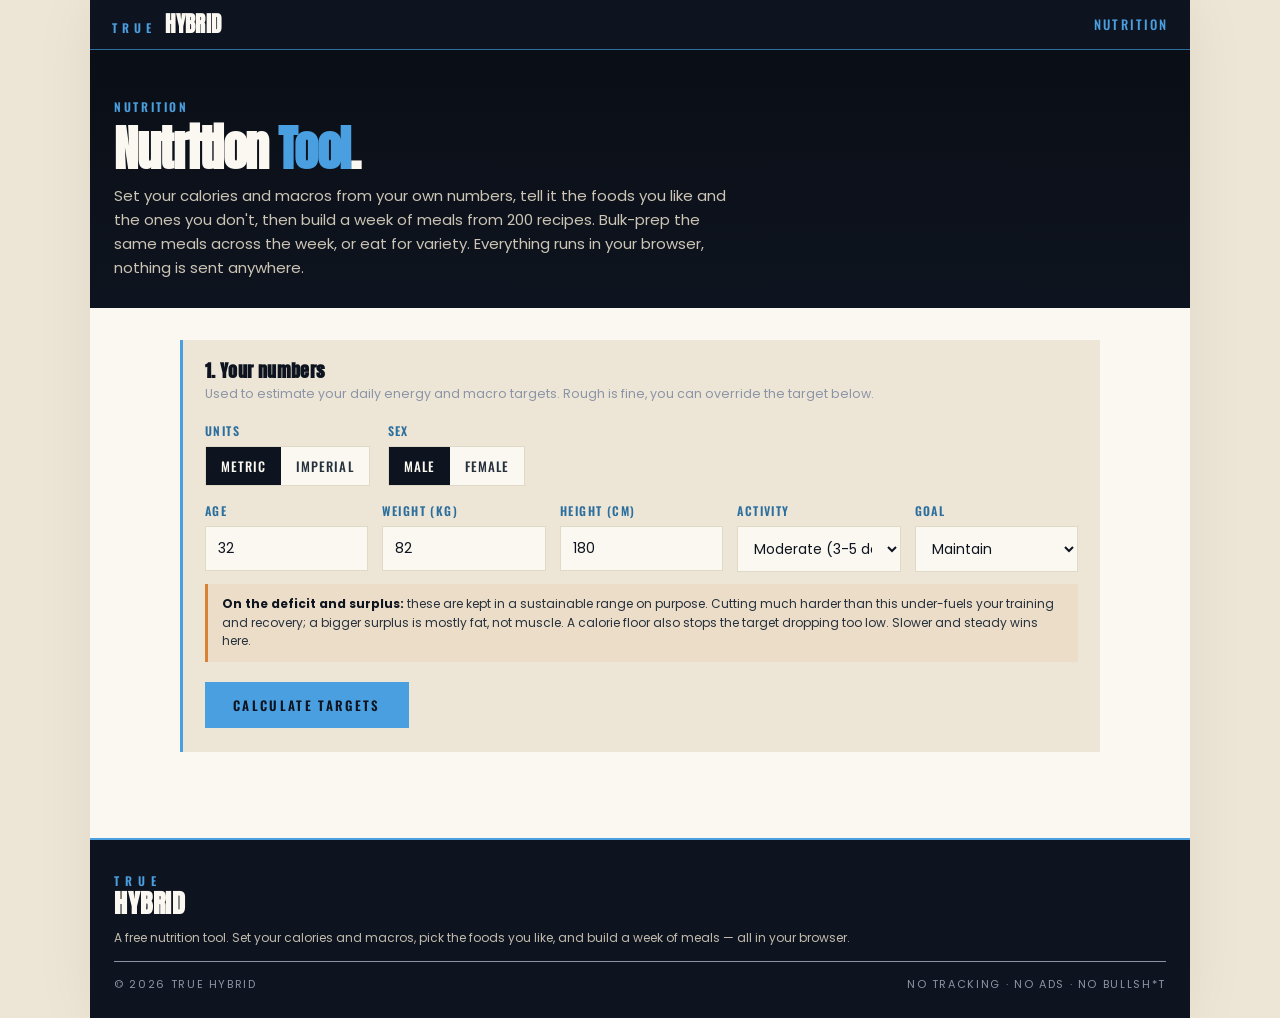
==== commit 122cffad: "Add files via upload" ====
--- a/index.html
+++ b/index.html
@@ -3,106 +3,638 @@
 <head>
 <meta charset="UTF-8">
 <meta name="viewport" content="width=device-width, initial-scale=1.0, viewport-fit=cover">
-<meta name="theme-color" content="#15181e">
+<meta name="theme-color" content="#0E141F">
 <link rel="manifest" href="/manifest.webmanifest">
 <link rel="apple-touch-icon" href="/assets/icon-180.png">
 <meta name="mobile-web-app-capable" content="yes">
 <meta name="apple-mobile-web-app-capable" content="yes">
 <meta name="apple-mobile-web-app-status-bar-style" content="black-translucent">
 <meta name="apple-mobile-web-app-title" content="True Hybrid">
-<title>True Hybrid, The Complete Framework</title>
-<meta name="description" content="True Hybrid: the complete framework for building a hybrid athlete across three layers, physical capacity, mental command, and spiritual direction. Read the framework, use the free tools.">
-<link rel="stylesheet" href="/assets/styles.css">
-<link rel="icon" type="image/svg+xml" href="data:image/svg+xml,%3Csvg xmlns='http://www.w3.org/2000/svg' viewBox='0 0 32 32'%3E%3Crect width='32' height='32' fill='%2315181e'/%3E%3Ctext x='16' y='23' text-anchor='middle' fill='%237cc4e8' font-family='Arial,sans-serif' font-size='20' font-weight='bold'%3EH%3C/text%3E%3C/svg%3E">
+<title>True Hybrid, Free Nutrition Tool</title>
+<meta name="description" content="Calculate your daily macros and build a week of meals from a library of 200 recipes. Bulk-prep or daily variety, with food likes, dislikes and preference filters. Runs entirely in your browser.">
+<link rel="stylesheet" href="assets/styles.css">
+<link rel="icon" type="image/svg+xml" href="data:image/svg+xml,%3Csvg xmlns='http://www.w3.org/2000/svg' viewBox='0 0 32 32'%3E%3Crect width='32' height='32' fill='%230E141F'/%3E%3Ctext x='16' y='23' text-anchor='middle' fill='%234A9FE0' font-family='Arial,sans-serif' font-size='20' font-weight='bold'%3EH%3C/text%3E%3C/svg%3E">
 <style>
-.layer-row { display:flex; gap:14px; padding:15px 0; border-bottom:1px solid var(--cream); }
-.layer-row:last-child{ border-bottom:none; }
-.layer-row .ln { font-family:var(--display); font-weight:900; font-size:22px; color:var(--brass); width:34px; flex-shrink:0; line-height:1.1; }
-.layer-row .lb .t { font-family:var(--display); font-weight:800; font-size:17px; letter-spacing:-0.01em; }
-.layer-row .lb .s { font-size:11px; letter-spacing:0.14em; text-transform:uppercase; color:var(--brass-dim); font-weight:700; margin:2px 0 4px; }
-.layer-row .lb p { font-size:13px; color:var(--char); line-height:1.5; }
-.thesis-line { font-family:var(--display); font-weight:800; font-size:16px; color:var(--ink); line-height:1.35; margin-top:16px; padding-left:14px; border-left:3px solid var(--brass); }
-.thesis-line em{ font-style:normal; color:var(--brass-dim); }
-.mini-note { background:var(--paper); border-left:3px solid var(--brass); padding:16px; }
-.mini-note h3 { font-family:var(--display); font-size:17px; font-style:normal; margin-bottom:4px; }
-.mini-note p { font-size:13px; color:var(--char); line-height:1.5; margin-bottom:12px; }
-.home-foot { padding:22px 18px 8px; text-align:center; }
-.home-foot .tl { font-size:10px; letter-spacing:0.18em; text-transform:uppercase; color:var(--smoke); }
+.nt-hero { padding: 48px 24px 28px; background: linear-gradient(180deg, var(--coal) 0%, var(--ink) 100%); color: var(--bone); }
+.nt-hero .eyebrow { color: var(--brass); }
+.nt-hero h1 { color: var(--bone); font-family: var(--display); font-size: clamp(32px,5vw,48px); font-weight: 900; letter-spacing: -0.03em; margin: 8px 0 10px; }
+.nt-hero h1 em { font-style: normal; color: var(--brass); }
+.nt-hero p { color: var(--cream); max-width: 620px; font-size: 15px; line-height: 1.6; opacity: 0.9; }
+.nt-wrap { padding: 32px 24px 64px; background: var(--bone); }
+.nt-panel { max-width: 920px; margin: 0 auto; }
+.nt-card { background: var(--paper); border-left: 3px solid var(--brass); padding: 22px 22px 24px; margin-bottom: 22px; }
+.nt-card h2 { font-family: var(--display); font-size: 18px; font-style: normal; letter-spacing: 0.02em; margin-bottom: 4px; }
+.nt-card .hint { font-size: 12.5px; color: var(--smoke); margin-bottom: 18px; }
+.nt-grid { display: grid; grid-template-columns: repeat(auto-fit,minmax(150px,1fr)); gap: 14px; }
+.nt-field label { display:block; font-family: var(--label); font-size: 12px; letter-spacing: 0.12em; text-transform: uppercase; color: var(--blue-deep); font-weight: 600; margin-bottom: 6px; }
+.nt-field input, .nt-field select { width:100%; padding: 11px 12px; border: 1px solid var(--cream); background: var(--bone); color: var(--ink); font-family: var(--body); font-size: 14px; }
+.nt-field input:focus, .nt-field select:focus { outline: none; border-color: var(--brass); }
+.nt-field .sub { font-size: 11px; color: var(--smoke); margin-top: 5px; letter-spacing: 0; text-transform: none; font-weight: 400; }
+.nt-seg { display:inline-flex; border:1px solid var(--cream); overflow:hidden; }
+.nt-seg button { background: var(--bone); border:none; padding: 9px 15px; font-family: var(--label); font-size: 13px; font-weight:500; letter-spacing:0.08em; text-transform:uppercase; color: var(--char); cursor:pointer; }
+.nt-seg button.on { background: var(--ink); color: var(--bone); }
+.nt-row { display:flex; flex-wrap:wrap; gap: 18px; align-items:flex-end; }
+.nt-row .nt-field { flex: 1; min-width: 150px; }
+.nt-check { display:flex; gap: 18px; flex-wrap:wrap; margin-top: 4px; }
+.nt-check label { display:flex; align-items:center; gap:8px; font-size: 13px; color: var(--char); text-transform:none; letter-spacing:0; font-weight:500; cursor:pointer; }
+.nt-check input { width:auto; }
+.btn-row { display:flex; gap:12px; flex-wrap:wrap; margin-top: 20px; }
+.nt-caveat { font-size:12px; color:var(--char); line-height:1.55; margin-top:12px; background:rgba(217,130,54,0.09); border-left:3px solid var(--warn); padding:11px 14px; }
+.nt-caveat strong{ color:var(--ink); }
+
+.nt-targets { display:grid; grid-template-columns: repeat(5,1fr); gap:2px; background: var(--cream); border:1px solid var(--cream); margin-top: 4px; }
+.nt-targets .t { background: var(--bone); padding: 14px 10px; text-align:center; }
+.nt-targets .t .k { font-size:10px; letter-spacing:0.16em; text-transform:uppercase; color:var(--smoke); font-weight:700; }
+.nt-targets .t .v { font-family:var(--display); font-style:normal; font-size:22px; font-weight:900; color:var(--ink); margin-top:4px; }
+.nt-targets .t .u { font-size:10px; color:var(--smoke); }
+
+.nt-readout { display:grid; grid-template-columns: repeat(5,1fr); gap:2px; background: var(--cream); border:1px solid var(--cream); margin: 6px 0 2px; }
+.nt-readout .t { background: var(--bone); padding: 12px 8px; text-align:center; }
+.nt-readout .t .k { font-size:10px; letter-spacing:0.14em; text-transform:uppercase; color:var(--smoke); font-weight:700; }
+.nt-readout .t .v { font-family:var(--display); font-style:normal; font-size:18px; font-weight:800; color:var(--ink); margin-top:3px; }
+.nt-readout .t .v.over { color: var(--warn); }
+.nt-readout .t .v.ok { color: var(--brass-dim); }
+.nt-note { font-size:12.5px; color:var(--char); line-height:1.55; margin-top:12px; background:rgba(74,159,224,0.10); border-left:3px solid var(--brass); padding:12px 14px; }
+.nt-note strong{color:var(--ink);}
+
+.nt-mode-banner { font-size:13px; background: var(--ink); color:var(--cream); padding:12px 16px; margin-bottom:16px; line-height:1.5; }
+.nt-mode-banner strong{color:var(--brass);}
+
+.nt-day { margin-bottom: 20px; }
+.nt-day h3 { font-family:var(--display); font-style:normal; font-size:14px; letter-spacing:0.14em; text-transform:uppercase; color:var(--brass-dim); border-bottom:1px solid var(--cream); padding-bottom:8px; margin-bottom:12px; }
+.nt-meal { display:flex; justify-content:space-between; gap:14px; padding:12px 0; border-bottom:1px solid var(--cream); align-items:flex-start; }
+.nt-meal:last-child{border-bottom:none;}
+.nt-meal .m-main { flex:1; }
+.nt-meal .m-slot { font-size:10px; letter-spacing:0.14em; text-transform:uppercase; color:var(--smoke); font-weight:700; }
+.nt-meal .m-name { font-size:15px; font-weight:600; color:var(--ink); margin:2px 0 2px; cursor:pointer; }
+.nt-meal .m-name:hover{ color: var(--brass-dim); text-decoration:underline; }
+.nt-meal .m-macros { font-size:12px; color:var(--smoke); }
+.nt-meal .m-side { text-align:right; white-space:nowrap; }
+.nt-meal .m-cal { font-family:var(--display); font-style:normal; font-weight:800; color:var(--ink); }
+.nt-swap { background:none; border:1px solid var(--cream); color:var(--brass-dim); font-size:11px; font-weight:700; letter-spacing:0.06em; padding:5px 9px; cursor:pointer; margin-top:6px; }
+.nt-swap:hover{ border-color:var(--brass); }
+.nt-view { background:none; border:1px solid var(--cream); color:var(--brass-dim); font-size:11px; font-weight:700; letter-spacing:0.06em; padding:5px 9px; cursor:pointer; margin-top:6px; margin-left:6px; }
+.nt-view:hover{ border-color:var(--brass); }
+
+.nt-cook { padding:14px 0; border-bottom:1px solid var(--cream); }
+.nt-cook:last-child{ border-bottom:none; }
+.nt-cook .ch { display:flex; justify-content:space-between; gap:12px; align-items:baseline; }
+.nt-cook .cn { font-size:15px; font-weight:700; color:var(--ink); }
+.nt-cook .cp { font-size:11px; letter-spacing:0.08em; text-transform:uppercase; color:var(--brass-dim); font-weight:700; white-space:nowrap; }
+.nt-cook ul { margin:10px 0 0; padding-left:0; list-style:none; }
+.nt-cook li { font-size:13px; color:var(--char); line-height:1.5; padding:3px 0 3px 16px; position:relative; }
+.nt-cook li::before{ content:'·'; position:absolute; left:4px; color:var(--brass-dim); font-weight:700; }
+.nt-cook .cportion { font-size:12.5px; color:var(--ink); margin-top:8px; font-weight:600; }
+
+.nt-empty { color:var(--smoke); font-size:14px; padding:20px 0; }
+.nt-hidden{ display:none; }
+
+.nt-modal { position:fixed; inset:0; background:rgba(10,14,22,0.74); display:none; align-items:center; justify-content:center; padding:20px; z-index:50; }
+.nt-modal.on{ display:flex; }
+.nt-modal-inner { background:var(--bone); max-width:560px; width:100%; max-height:86vh; overflow:auto; padding:26px; }
+.nt-modal-inner h3 { font-family:var(--display); font-size:22px; font-style:normal; margin-bottom:6px; }
+.nt-modal-inner .desc { font-size:14px; color:var(--char); line-height:1.55; margin-bottom:14px; }
+.nt-modal-inner .macros { font-size:13px; color:var(--smoke); margin-bottom:6px; }
+.nt-modal-inner h4 { font-family:var(--display); font-style:normal; font-size:12px; letter-spacing:0.14em; text-transform:uppercase; color:var(--brass-dim); margin:16px 0 8px; }
+.nt-modal-inner li { font-size:14px; color:var(--char); line-height:1.5; margin-bottom:6px; margin-left:18px; }
+.nt-modal-inner .portion-tip { font-size:12.5px; color:var(--ink); background:rgba(74,159,224,0.10); border-left:3px solid var(--brass); padding:10px 12px; margin-top:10px; }
+.nt-modal-close { float:right; background:none; border:none; font-size:24px; color:var(--smoke); cursor:pointer; line-height:1; }
+@media (max-width:720px){
+  .nt-targets .t .v { font-size:17px; }
+  .nt-hero{ padding:36px 18px 24px; }
+  .nt-wrap{ padding:24px 16px 48px; }
+}
 </style>
 </head>
-<body class="app-mode">
-<div class="app">
-
-  <header class="app-header">
-    <a href="/" class="th-brand" aria-label="True Hybrid"><span class="th-true">true</span><span class="th-hybrid">HYBRID</span></a>
-    <span class="h-spacer"></span>
-    <a href="/more/" class="h-action">More</a>
+<body>
+<div class="page-wrap">
+
+  <header class="mdt-topbar">
+    <a href="/" class="th-brand" aria-label="True Hybrid, home">
+      <span class="th-true">true</span><span class="th-hybrid">HYBRID</span>
+    </a>
+    <nav class="mdt-nav">
+      <a href="/" class="active">Nutrition</a>
+    </nav>
   </header>
 
-  <main class="app-main">
-
-    <section class="app-hero">
-      <div class="true">true</div>
-      <h1>Strong,<br>composed,<br>aimed higher.</h1>
-      <div class="rule"></div>
-      <p>A complete athlete is built in three layers: physical capacity, mental command, and spiritual direction. One nervous system, one calendar. True Hybrid is the whole framework, plus the free tools to run it.</p>
-      <div class="btn-stack">
-        <a href="/framework/" class="btn btn-block">Read the framework</a>
-        <a href="/downloads/true-hybrid-framework.pdf" class="btn btn-ghost btn-block" download>Download the PDF</a>
-      </div>
-      <div class="spirit">Physical · Mental · Spiritual</div>
-    </section>
-
-    <section class="scr">
-      <div class="scr-title">The three layers</div>
-      <div class="layer-row"><div class="ln">1</div><div class="lb"><div class="s">Physical</div><div class="t">Capacity</div><p>What the body can produce. Build, Endure, Express, biasing the limiter while the rest ticks over.</p></div></div>
-      <div class="layer-row"><div class="ln">2</div><div class="lb"><div class="s">Mental</div><div class="t">Command</div><p>Whether it shows up when it counts. Regulate, build, express composure under real fatigue.</p></div></div>
-      <div class="layer-row"><div class="ln">3</div><div class="lb"><div class="s">Spiritual</div><div class="t">Direction</div><p>What the whole thing is aimed at. Anchor, aim, embody, so the effort has a vector, not just motion.</p></div></div>
-      <div class="thesis-line">Build the base. <em>Earn</em> the expression. Aim it higher.</div>
-    </section>
-
-    <section class="scr">
-      <div class="scr-title">Start here</div>
-      <a href="/framework/" class="app-card">
-        <div class="ac-body"><div class="ac-cat">The framework</div><h3>The complete system</h3><p>The whole master document, readable in one place.</p></div>
-        <span class="ac-arrow">→</span>
-      </a>
-      <a href="/tools/audit/" class="app-card">
-        <div class="ac-body"><div class="ac-cat">Mind &amp; Direction</div><h3>The Dopamine Audit</h3><p>12 questions. Find where the grip is tightest.</p></div>
-        <span class="ac-arrow">→</span>
-      </a>
-      <a href="/tools/nutrition/" class="app-card">
-        <div class="ac-body"><div class="ac-cat">Nutrition</div><h3>Nutrition Tool</h3><p>Your macros and a week of meals from 200 recipes.</p></div>
-        <span class="ac-arrow">→</span>
-      </a>
-      <a href="/tools/" class="app-card" style="border-left-color:var(--cream);">
-        <div class="ac-body"><div class="ac-cat">All tools</div><h3>Browse the toolkit</h3><p>5 tools, 2 live, more coming.</p></div>
-        <span class="ac-arrow">→</span>
-      </a>
-    </section>
-
-    <section class="scr">
-      <div class="mini-note">
-        <h3>One honest note a week</h3>
-        <p>One idea, one challenge, no filler, drawn from the framework. Optional, leave any time.</p>
-        <a href="/more/#weekly" class="btn btn-block">Get the weekly note</a>
-      </div>
-    </section>
-
-    <div class="home-foot">
-      <div class="tl">No tracking · No ads · No bullsh*t</div>
+  <section class="nt-hero">
+    <div class="eyebrow">Nutrition</div>
+    <h1>Nutrition <em>Tool</em>.</h1>
+    <p>Set your calories and macros from your own numbers, tell it the foods you like and the ones you don't, then build a week of meals from 200 recipes. Bulk-prep the same meals across the week, or eat for variety. Everything runs in your browser, nothing is sent anywhere.</p>
+  </section>
+
+  <div class="nt-wrap">
+   <div class="nt-panel">
+
+    <div class="nt-card">
+      <h2>1. Your numbers</h2>
+      <div class="hint">Used to estimate your daily energy and macro targets. Rough is fine, you can override the target below.</div>
+      <div class="nt-row" style="margin-bottom:16px;">
+        <div class="nt-field" style="flex:0 0 auto;">
+          <label>Units</label>
+          <div class="nt-seg" id="nt-units">
+            <button data-u="metric" class="on">Metric</button>
+            <button data-u="imperial">Imperial</button>
+          </div>
+        </div>
+        <div class="nt-field" style="flex:0 0 auto;">
+          <label>Sex</label>
+          <div class="nt-seg" id="nt-sex">
+            <button data-s="male" class="on">Male</button>
+            <button data-s="female">Female</button>
+          </div>
+        </div>
+      </div>
+      <div class="nt-grid">
+        <div class="nt-field"><label>Age</label><input id="nt-age" type="number" value="32" min="14" max="90"></div>
+        <div class="nt-field"><label id="lbl-weight">Weight (kg)</label><input id="nt-weight" type="number" value="82"></div>
+        <div class="nt-field"><label id="lbl-height">Height (cm)</label><input id="nt-height" type="number" value="180"></div>
+        <div class="nt-field">
+          <label>Activity</label>
+          <select id="nt-activity">
+            <option value="1.2">Sedentary</option>
+            <option value="1.375">Light (1-3 days)</option>
+            <option value="1.55" selected>Moderate (3-5 days)</option>
+            <option value="1.725">Hard (6-7 days)</option>
+            <option value="1.9">Very hard / physical job</option>
+          </select>
+        </div>
+        <div class="nt-field">
+          <label>Goal</label>
+          <select id="nt-goal">
+            <option value="-0.15">Lose fat (-15%)</option>
+            <option value="-0.10">Lean down (-10%)</option>
+            <option value="0" selected>Maintain</option>
+            <option value="0.10">Lean gain (+10%)</option>
+            <option value="0.15">Build (+15%)</option>
+          </select>
+        </div>
+      </div>
+      <div class="nt-caveat"><strong>On the deficit and surplus:</strong> these are kept in a sustainable range on purpose. Cutting much harder than this under-fuels your training and recovery; a bigger surplus is mostly fat, not muscle. A calorie floor also stops the target dropping too low. Slower and steady wins here.</div>
+      <div class="btn-row">
+        <button class="btn" id="nt-calc">Calculate targets</button>
+      </div>
     </div>
 
-  </main>
-
-  <nav class="app-tabbar">
-    <a class="app-tab active" href="/" aria-label="Home"><svg viewBox="0 0 24 24"><path d="M3 10.5 12 3l9 7.5"/><path d="M5 9.5V20a1 1 0 0 0 1 1h4v-6h4v6h4a1 1 0 0 0 1-1V9.5"/></svg><span>Home</span></a>
-    <a class="app-tab" href="/framework/" aria-label="Framework"><svg viewBox="0 0 24 24"><path d="M12 6.5v14"/><path d="M4 4.5h5A3 3 0 0 1 12 7v13.5a2.2 2.2 0 0 0-2.2-2H4z"/><path d="M20 4.5h-5A3 3 0 0 0 12 7v13.5a2.2 2.2 0 0 1 2.2-2H20z"/></svg><span>Framework</span></a>
-    <a class="app-tab" href="/tools/" aria-label="Tools"><svg viewBox="0 0 24 24"><rect x="3" y="3" width="7" height="7" rx="1.5"/><rect x="14" y="3" width="7" height="7" rx="1.5"/><rect x="3" y="14" width="7" height="7" rx="1.5"/><rect x="14" y="14" width="7" height="7" rx="1.5"/></svg><span>Tools</span></a>
-    <a class="app-tab" href="/more/" aria-label="More"><svg viewBox="0 0 24 24"><path d="M4 7h16"/><path d="M4 12h16"/><path d="M4 17h16"/></svg><span>More</span></a>
-  </nav>
+    <div class="nt-card nt-hidden" id="nt-target-card">
+      <h2>2. Your daily target</h2>
+      <div class="hint">Protein set from bodyweight, fats at 25% of calories, carbs fill the rest. Edit any value and the plan will aim at it.</div>
+      <div class="nt-targets" id="nt-targets"></div>
+      <div class="nt-row" style="margin-top:16px;">
+        <div class="nt-field"><label>Calories</label><input id="tg-cal" type="number"></div>
+        <div class="nt-field"><label>Protein (g)</label><input id="tg-p" type="number"></div>
+        <div class="nt-field"><label>Carbs (g)</label><input id="tg-c" type="number"></div>
+        <div class="nt-field"><label>Fats (g)</label><input id="tg-f" type="number"></div>
+      </div>
+    </div>
+
+    <div class="nt-card nt-hidden" id="nt-plan-card">
+      <h2>3. Build the plan</h2>
+      <div class="hint">Pick how many meals a day and how you want to eat, then make it yours with likes, dislikes, and filters.</div>
+      <div class="nt-row" style="margin-bottom:16px;">
+        <div class="nt-field" style="flex:0 0 auto;">
+          <label>Meals a day</label>
+          <div class="nt-seg" id="nt-meals">
+            <button data-m="5">5</button>
+            <button data-m="4" class="on">4</button>
+            <button data-m="3">3</button>
+            <button data-m="2">2 (IF)</button>
+          </div>
+          <div class="sub">2 (IF) = two meals, intermittent-fasting style, in a shorter eating window.</div>
+        </div>
+        <div class="nt-field" style="flex:0 0 auto;">
+          <label>Mode</label>
+          <div class="nt-seg" id="nt-mode">
+            <button data-mode="variety" class="on">Daily variety</button>
+            <button data-mode="bulk">Bulk-prep</button>
+          </div>
+          <div class="sub">Bulk-prep builds one big cook of each meal for the whole week.</div>
+        </div>
+      </div>
+
+      <div class="nt-grid" style="margin-bottom:14px;">
+        <div class="nt-field">
+          <label>Foods you love</label>
+          <input id="nt-likes" type="text" placeholder="e.g. chicken, oats, eggs, rice">
+          <div class="sub">Comma separated. These get favoured when picking meals.</div>
+        </div>
+        <div class="nt-field">
+          <label>Foods to avoid</label>
+          <input id="nt-dislikes" type="text" placeholder="e.g. tuna, mushrooms, cottage cheese">
+          <div class="sub">Comma separated. Any recipe containing these is left out.</div>
+        </div>
+      </div>
+
+      <div class="nt-field">
+        <label>Filters</label>
+        <div class="nt-check">
+          <label><input type="checkbox" id="f-veg"> Vegetarian</label>
+          <label><input type="checkbox" id="f-vegan"> Vegan</label>
+          <label><input type="checkbox" id="f-gf"> Gluten-free</label>
+          <label><input type="checkbox" id="f-nonuts"> No nuts</label>
+        </div>
+      </div>
+      <div class="btn-row">
+        <button class="btn" id="nt-generate">Generate the week</button>
+        <button class="btn btn-outline" id="nt-pdf" style="color:var(--ink);border-color:var(--brass-dim);display:none;">Download PDF (with recipes)</button>
+      </div>
+      <div id="nt-warn" class="nt-caveat nt-hidden" style="background:rgba(217,130,54,0.09);"></div>
+    </div>
+
+    <div class="nt-card nt-hidden" id="nt-result-card">
+      <h2>Your week</h2>
+      <div id="nt-readout-wrap">
+        <div class="hint" style="margin-bottom:2px;">Delivered per day, averaged across the week. Orange means more than 10% over target on calories, carbs, or fats.</div>
+        <div class="nt-readout" id="nt-readout"></div>
+        <div class="nt-note" id="nt-swap-note"><strong>Swapping a meal changes the totals.</strong> A swap can push a macro into surplus or deficit without you noticing, so glance back at this readout after any swap. Anything in orange is over the 10% threshold.</div>
+      </div>
+      <div id="nt-mode-banner" class="nt-mode-banner" style="margin-top:16px;"></div>
+      <div id="nt-output"></div>
+    </div>
+
+   </div>
+  </div>
+
+  <footer class="mdt-footer">
+    <a href="/" class="th-brand th-brand--footer" aria-label="True Hybrid, home">
+      <span class="th-true">true</span><span class="th-hybrid">HYBRID</span>
+    </a>
+    <p>A free nutrition tool. Set your calories and macros, pick the foods you like, and build a week of meals &mdash; all in your browser.</p>
+    <div class="footer-bar">
+      <span>&copy; <span id="year"></span> True Hybrid</span>
+      <span>No tracking &middot; No ads &middot; No bullsh*t</span>
+    </div>
+  </footer>
 
 </div>
-<script>if("serviceWorker" in navigator){window.addEventListener("load",function(){navigator.serviceWorker.register("/sw.js").catch(function(){});});}</script>
+
+<div class="nt-modal" id="nt-modal"><div class="nt-modal-inner" id="nt-modal-inner"></div></div>
+
+<script src="assets/jspdf.umd.min.js"></script>
+<script>
+document.getElementById('year').textContent = new Date().getFullYear();
+if("serviceWorker" in navigator){window.addEventListener("load",function(){navigator.serviceWorker.register("/sw.js").catch(function(){});});}
+
+const OFF_TARGET = 0.10;
+const DAYS = ['Monday','Tuesday','Wednesday','Thursday','Friday','Saturday','Sunday'];
+let RECIPES = [];
+const state = { units:'metric', sex:'male', meals:4, mode:'variety', target:null, plan:null };
+
+fetch('data/recipes.json').then(r=>r.json()).then(d=>{ RECIPES = Array.isArray(d)?d:(d.recipes||[]); })
+  .catch(()=>{ RECIPES=[]; });
+
+function seg(id, key, cast){
+  document.getElementById(id).addEventListener('click', e=>{
+    const b=e.target.closest('button'); if(!b) return;
+    [...e.currentTarget.children].forEach(x=>x.classList.remove('on'));
+    b.classList.add('on');
+    const v=b.dataset[Object.keys(b.dataset)[0]];
+    state[key]= cast? cast(v): v;
+    if(key==='units') applyUnits();
+  });
+}
+seg('nt-units','units'); seg('nt-sex','sex'); seg('nt-meals','meals',v=>+v); seg('nt-mode','mode');
+
+function applyUnits(){
+  const w=document.getElementById('nt-weight'), h=document.getElementById('nt-height');
+  if(state.units==='imperial'){
+    document.getElementById('lbl-weight').textContent='Weight (lb)';
+    document.getElementById('lbl-height').textContent='Height (in)';
+    w.value=Math.round(+w.value*2.20462); h.value=Math.round(+h.value/2.54);
+  } else {
+    document.getElementById('lbl-weight').textContent='Weight (kg)';
+    document.getElementById('lbl-height').textContent='Height (cm)';
+    w.value=Math.round(+w.value/2.20462); h.value=Math.round(+h.value*2.54);
+  }
+}
+
+document.getElementById('nt-calc').addEventListener('click', ()=>{
+  let kg=+document.getElementById('nt-weight').value, cm=+document.getElementById('nt-height').value;
+  if(state.units==='imperial'){ kg=kg/2.20462; cm=cm*2.54; }
+  const age=+document.getElementById('nt-age').value;
+  const act=+document.getElementById('nt-activity').value;
+  const goal=+document.getElementById('nt-goal').value;
+  const s = state.sex==='male'?5:-161;
+  const bmr = 10*kg + 6.25*cm - 5*age + s;
+  let cal = Math.round(bmr*act*(1+goal));
+  const floor = state.sex==='male'?1500:1200;
+  if(cal<floor) cal=floor;
+  const protein = Math.round(kg*2.0);
+  const fats = Math.round(cal*0.25/9);
+  const carbs = Math.max(0, Math.round((cal - protein*4 - fats*9)/4));
+  state.target = { cal, protein, carbs, fats };
+  renderTargets();
+  document.getElementById('tg-cal').value=cal;
+  document.getElementById('tg-p').value=protein;
+  document.getElementById('tg-c').value=carbs;
+  document.getElementById('tg-f').value=fats;
+  document.getElementById('nt-target-card').classList.remove('nt-hidden');
+  document.getElementById('nt-plan-card').classList.remove('nt-hidden');
+});
+['tg-cal','tg-p','tg-c','tg-f'].forEach(id=>document.getElementById(id).addEventListener('input',()=>{
+  state.target={ cal:+document.getElementById('tg-cal').value, protein:+document.getElementById('tg-p').value,
+    carbs:+document.getElementById('tg-c').value, fats:+document.getElementById('tg-f').value };
+  renderTargets();
+}));
+function renderTargets(){
+  const t=state.target; if(!t) return;
+  document.getElementById('nt-targets').innerHTML =
+    tcell('Calories',t.cal,'kcal')+tcell('Protein',t.protein,'g')+tcell('Carbs',t.carbs,'g')+tcell('Fats',t.fats,'g')+tcell('Fibre','30+','g');
+}
+function tcell(k,v,u){ return `<div class="t"><div class="k">${k}</div><div class="v">${v}</div><div class="u">${u}</div></div>`; }
+
+// ---- likes / dislikes / filters ----
+function terms(id){ return document.getElementById(id).value.toLowerCase().split(',').map(s=>s.trim()).filter(Boolean); }
+function recipeText(r){ return (r.name+' '+(r.tags||[]).join(' ')+' '+(r.ingredients||[]).join(' ')).toLowerCase(); }
+const MEAT=['chicken','beef','turkey','fish'];
+const ANIMAL=['chicken','beef','turkey','fish','eggs','dairy','cheese'];
+function passesFilters(r){
+  const tags=r.tags||[];
+  if(document.getElementById('f-veg').checked && MEAT.some(m=>tags.includes(m))) return false;
+  if(document.getElementById('f-vegan').checked && ANIMAL.some(m=>tags.includes(m))) return false;
+  if(document.getElementById('f-gf').checked && (tags.includes('bread')||tags.includes('pasta'))) return false;
+  if(document.getElementById('f-nonuts').checked && tags.includes('nuts')) return false;
+  const dis=terms('nt-dislikes');
+  if(dis.length){ const txt=recipeText(r); if(dis.some(d=>txt.includes(d))) return false; }
+  return true;
+}
+function likeBoost(r){
+  const likes=terms('nt-likes'); if(!likes.length) return 0;
+  const txt=recipeText(r); let n=0; likes.forEach(l=>{ if(txt.includes(l)) n++; }); return n;
+}
+
+function slots(n){
+  if(n===5) return ['breakfast','snack','lunch','snack','dinner'];
+  if(n===4) return ['breakfast','lunch','snack','dinner'];
+  if(n===3) return ['breakfast','lunch','dinner'];
+  return ['lunch','dinner'];
+}
+const SHARE={ breakfast:1, lunch:1.15, dinner:1.2, snack:0.55 };
+function slotTargets(n){
+  const s=slots(n); const w=s.map(x=>SHARE[x]); const sum=w.reduce((a,b)=>a+b,0);
+  return s.map((type,i)=>({ type, cal: state.target.cal*w[i]/sum }));
+}
+
+function pickFor(type, calTarget, used){
+  const pool=RECIPES.filter(r=>r.mealType===type && passesFilters(r));
+  if(!pool.length) return null;
+  let best=null, bestScore=1e9;
+  const shuffled=pool.slice().sort(()=>Math.random()-0.5);
+  for(const r of shuffled){
+    const per=r.calories/(r.servings||1);
+    let mult=calTarget/per; mult=Math.max(0.5,Math.min(2.5,mult));
+    const delivered=per*mult;
+    let score=Math.abs(delivered-calTarget);
+    score -= likeBoost(r)*120;          // favour liked foods
+    if(used.has(r.id)) score+=400;
+    if(score<bestScore){ bestScore=score; best={r,mult}; }
+  }
+  return best;
+}
+function scaledMeal(pick, type){
+  const r=pick.r, m=pick.mult, per=1/(r.servings||1);
+  return { id:r.id, type, name:r.name, mult:m,
+    cal:Math.round(r.calories*per*m), protein:Math.round(r.protein*per*m),
+    carbs:Math.round(r.carbs*per*m), fats:Math.round(r.fats*per*m), fibre:Math.round((r.fibre||0)*per*m) };
+}
+
+// Calories a pick delivers at a given multiplier (one daily portion).
+function pickCal(p){ return (p.r.calories/(p.r.servings||1))*p.mult; }
+// Automatically rescale a day's portion multipliers so the day's total
+// calories land on the target. This is what makes every plan actually hit
+// the number, no matter which recipes were drawn. Portions stay within a
+// sane range so nobody ends up "eating" a third of a meal or triple a meal.
+const MULT_MIN=0.4, MULT_MAX=3.0;
+function normalizePicks(picks){
+  if(!picks.length || !state.target) return picks;
+  for(let pass=0; pass<3; pass++){
+    const tot=picks.reduce((a,p)=>a+pickCal(p),0);
+    if(tot<=0) break;
+    const k=state.target.cal/tot;
+    if(Math.abs(k-1)<0.005) break;            // close enough
+    picks.forEach(p=>{ p.mult=Math.max(MULT_MIN,Math.min(MULT_MAX,p.mult*k)); });
+  }
+  return picks;
+}
+// Pick a full day of meals for the given slot targets, then normalize to target.
+function buildMeals(st){
+  const used=new Set(); const picks=[];
+  st.forEach(s=>{ const p=pickFor(s.type,s.cal,used); if(p){ used.add(p.r.id); picks.push({r:p.r,mult:p.mult,type:s.type}); } });
+  normalizePicks(picks);
+  return picks.map(p=>scaledMeal(p,p.type));
+}
+// Re-normalize an existing set of scaled meals (used after a swap) so the day
+// still hits the target once one meal has been replaced.
+function renormMeals(meals){
+  const picks=meals.map(m=>({r:RECIPES.find(x=>x.id===m.id),mult:m.mult,type:m.type})).filter(p=>p.r);
+  normalizePicks(picks);
+  return picks.map(p=>scaledMeal(p,p.type));
+}
+
+// ---- ingredient scaling ----
+function scaleQty(str, factor){
+  return str.replace(/^(\d+\s+\d+\/\d+|\d+\/\d+|\d+(?:\.\d+)?)/, (m)=>{
+    let val;
+    if(m.includes('/')){
+      const parts=m.trim().split(/\s+/);
+      if(parts.length===2){ const [a,b]=parts[1].split('/'); val=parseFloat(parts[0]) + (+a/+b); }
+      else { const [a,b]=m.split('/'); val=+a/+b; }
+    } else val=parseFloat(m);
+    let v=val*factor;
+    if(v>=10) v=Math.round(v);
+    else if(v>=1) v=Math.round(v*2)/2;
+    else v=Math.max(0.25, Math.round(v*4)/4);
+    return (Number.isInteger(v)? v : v.toFixed(v<1?2:1)).toString();
+  });
+}
+// factor to turn the base recipe into ONE daily portion of this meal
+function dailyFactor(meal){ const r=RECIPES.find(x=>x.id===meal.id); return meal.mult/(r.servings||1); }
+function scaledIngredients(meal, factor){
+  const r=RECIPES.find(x=>x.id===meal.id); if(!r) return [];
+  return (r.ingredients||[]).map(i=>scaleQty(i, factor));
+}
+
+document.getElementById('nt-generate').addEventListener('click', ()=>{
+  const warn=document.getElementById('nt-warn'); warn.classList.add('nt-hidden');
+  if(!state.target){ return; }
+  if(!RECIPES.length){ document.getElementById('nt-output').innerHTML='<div class="nt-empty">Recipes are still loading, or could not be loaded. If this persists, reload the page.</div>'; document.getElementById('nt-result-card').classList.remove('nt-hidden'); return; }
+  // check filters/dislikes haven't emptied a needed meal type
+  const need=[...new Set(slots(state.meals))];
+  const missing=need.filter(type=>!RECIPES.some(r=>r.mealType===type && passesFilters(r)));
+  if(missing.length){ warn.textContent='Your filters and dislikes left no '+missing.join(' or ')+' recipes to choose from. Loosen them a little and try again.'; warn.classList.remove('nt-hidden'); return; }
+
+  const st=slotTargets(state.meals);
+  let plan;
+  if(state.mode==='bulk'){
+    plan={ mode:'bulk', slots: buildMeals(st) };
+  } else {
+    const days=DAYS.map(()=> buildMeals(st));
+    plan={ mode:'variety', days };
+  }
+  state.plan=plan;
+  renderPlan();
+  document.getElementById('nt-result-card').classList.remove('nt-hidden');
+  document.getElementById('nt-pdf').style.display='inline-block';
+  document.getElementById('nt-result-card').scrollIntoView({behavior:'smooth',block:'start'});
+});
+
+function dayTotals(meals){
+  return meals.reduce((a,m)=>({cal:a.cal+m.cal,protein:a.protein+m.protein,carbs:a.carbs+m.carbs,fats:a.fats+m.fats,fibre:a.fibre+m.fibre}),{cal:0,protein:0,carbs:0,fats:0,fibre:0});
+}
+function renderReadout(){
+  let avg;
+  if(state.plan.mode==='bulk'){ avg=dayTotals(state.plan.slots); }
+  else { const tot=state.plan.days.map(dayTotals); avg={}; ['cal','protein','carbs','fats','fibre'].forEach(k=>avg[k]=Math.round(tot.reduce((a,d)=>a+d[k],0)/tot.length)); }
+  const t=state.target;
+  const cls=(v,tg)=> v>tg*(1+OFF_TARGET)?'over': (v>=tg*(1-OFF_TARGET)?'ok':'');
+  const clsP=(v,tg)=> v>=tg*(1-OFF_TARGET)?'ok':'';
+  document.getElementById('nt-readout').innerHTML =
+    rcell('Calories',avg.cal,cls(avg.cal,t.cal))+
+    rcell('Protein',avg.protein+'g',clsP(avg.protein,t.protein))+
+    rcell('Carbs',avg.carbs+'g',cls(avg.carbs,t.carbs))+
+    rcell('Fats',avg.fats+'g',cls(avg.fats,t.fats))+
+    rcell('Fibre',avg.fibre+'g', avg.fibre>=30?'ok':'');
+}
+function rcell(k,v,c){ return `<div class="t"><div class="k">${k}</div><div class="v ${c}">${v}</div></div>`; }
+
+function mealRow(m, dayIndex, slotIndex){
+  return `<div class="nt-meal">
+    <div class="m-main">
+      <div class="m-slot">${m.type}</div>
+      <div class="m-name" data-day="${dayIndex}" data-slot="${slotIndex}">${m.name}</div>
+      <div class="m-macros">P ${m.protein}g &middot; C ${m.carbs}g &middot; F ${m.fats}g</div>
+      <button class="nt-view" data-day="${dayIndex}" data-slot="${slotIndex}">Recipe</button>
+      <button class="nt-swap" data-day="${dayIndex}" data-slot="${slotIndex}">Swap</button>
+    </div>
+    <div class="m-side"><div class="m-cal">${m.cal}</div><div class="m-macros">kcal</div></div>
+  </div>`;
+}
+
+function renderPlan(){
+  renderReadout();
+  const out=document.getElementById('nt-output');
+  const banner=document.getElementById('nt-mode-banner');
+  if(state.plan.mode==='bulk'){
+    banner.innerHTML = `<strong>Bulk-prep.</strong> The same ${state.plan.slots.length} meals every day. Cook each one once for the whole week using the quantities below, then split it into 7 daily portions.`;
+    let html='<div class="nt-day"><h3>Your daily meals</h3>';
+    state.plan.slots.forEach((m,i)=> html+=mealRow(m,-1,i));
+    html+='</div>';
+    html+='<div class="nt-day"><h3>Cook once for the week</h3>';
+    state.plan.slots.forEach((m,i)=>{
+      const weekFactor = dailyFactor(m)*7;              // base recipe -> whole week of this meal
+      const ings = scaledIngredients(m, weekFactor);
+      html+=`<div class="nt-cook">
+        <div class="ch"><span class="cn">${m.name}</span><span class="cp">whole week</span></div>
+        <ul>${ings.map(i=>`<li>${i}</li>`).join('')}</ul>
+        <div class="cportion">Cook it all, then divide into 7 portions, one per day (about ${m.cal} kcal each).</div>
+      </div>`;
+    });
+    html+='</div>';
+    out.innerHTML=html;
+  } else {
+    banner.innerHTML = `<strong>Daily variety.</strong> A different mix every day, ${slots(state.meals).length} meals a day across the week. Tap Recipe on any meal for the exact amounts at your portion.`;
+    let html='';
+    state.plan.days.forEach((meals,di)=>{
+      html+=`<div class="nt-day"><h3>${DAYS[di]}</h3>`;
+      meals.forEach((m,si)=> html+=mealRow(m,di,si));
+      const t=dayTotals(meals);
+      html+=`<div class="m-macros" style="text-align:right;padding-top:8px;color:var(--brass-dim);font-weight:700;">Day total: ${t.cal} kcal &middot; P ${t.protein} &middot; C ${t.carbs} &middot; F ${t.fats}</div>`;
+      html+='</div>';
+    });
+    out.innerHTML=html;
+  }
+  bindMealEvents();
+}
+
+function getMeal(di,si){ return di<0 ? state.plan.slots[si] : state.plan.days[di][si]; }
+
+function bindMealEvents(){
+  document.querySelectorAll('.m-name, .nt-view').forEach(el=>el.addEventListener('click',()=>openRecipe(+el.dataset.day,+el.dataset.slot)));
+  document.querySelectorAll('.nt-swap').forEach(el=>el.addEventListener('click',()=>{
+    const di=+el.dataset.day, si=+el.dataset.slot;
+    const st=slotTargets(state.meals);
+    if(state.plan.mode==='bulk'){
+      const slotType=state.plan.slots[si].type;
+      const target=st.find(s=>s.type===slotType)?.cal || state.target.cal/state.plan.slots.length;
+      const used=new Set(state.plan.slots.map(m=>m.id));
+      const p=pickFor(slotType,target,used); if(p) state.plan.slots[si]=scaledMeal(p,slotType);
+      state.plan.slots=renormMeals(state.plan.slots);
+    } else {
+      const meals=state.plan.days[di]; const slotType=meals[si].type;
+      const target=st.filter(s=>s.type===slotType)[0]?.cal || state.target.cal/meals.length;
+      const used=new Set(meals.map(m=>m.id));
+      const p=pickFor(slotType,target,used); if(p) meals[si]=scaledMeal(p,slotType);
+      state.plan.days[di]=renormMeals(meals);
+    }
+    renderPlan();
+  }));
+}
+
+function openRecipe(di,si){
+  const m=getMeal(di,si); const r=RECIPES.find(x=>x.id===m.id); if(!r) return;
+  const inner=document.getElementById('nt-modal-inner');
+  const isBulk = state.plan.mode==='bulk';
+  const factor = isBulk ? dailyFactor(m)*7 : dailyFactor(m);
+  const ings = scaledIngredients(m, factor);
+  const portionTip = isBulk
+    ? `Amounts below make the <strong>whole week</strong> of this meal. Cook it all, then divide into 7 portions, one a day (about ${m.cal} kcal each).`
+    : `Amounts below are scaled to <strong>your portion</strong> for this meal (${m.cal} kcal).`;
+  inner.innerHTML = `<button class="nt-modal-close" id="nt-close">&times;</button>
+    <h3>${r.name}</h3>
+    <div class="desc">${r.description||''}</div>
+    <div class="macros">This portion: ${m.cal} kcal &middot; P ${m.protein}g &middot; C ${m.carbs}g &middot; F ${m.fats}g &middot; ${m.fibre}g fibre</div>
+    <div class="portion-tip">${portionTip}</div>
+    <h4>Ingredients</h4><ul>${ings.map(i=>`<li>${i}</li>`).join('')}</ul>
+    <h4>Method</h4><ol>${(r.instructions||[]).map(i=>`<li>${i}</li>`).join('')}</ol>`;
+  document.getElementById('nt-modal').classList.add('on');
+  document.getElementById('nt-close').addEventListener('click',()=>document.getElementById('nt-modal').classList.remove('on'));
+}
+document.getElementById('nt-modal').addEventListener('click',e=>{ if(e.target.id==='nt-modal') e.currentTarget.classList.remove('on'); });
+
+// ---- PDF (now includes the full recipes) ----
+document.getElementById('nt-pdf').addEventListener('click',()=>{
+  if(!state.plan || !window.jspdf) return;
+  const { jsPDF } = window.jspdf; const doc=new jsPDF({unit:'pt',format:'a4'});
+  const W=doc.internal.pageSize.getWidth(), M=54, CW=W-M*2; let y=54;
+  const ink='#0E141F', blue='#2C6F9E', grey='#8B94A6';
+  function page(need){ if(y>780-(need||0)){ doc.addPage(); y=54; } }
+  function heading(txt){ page(30); doc.setTextColor(blue); doc.setFont('helvetica','bold'); doc.setFontSize(13); doc.text(txt,M,y); y+=18; }
+  function rule(){ doc.setDrawColor(222); doc.line(M,y,W-M,y); y+=14; }
+  function recipeBlock(m, factor, portionLine){
+    const r=RECIPES.find(x=>x.id===m.id);
+    page(60);
+    doc.setTextColor(ink); doc.setFont('helvetica','bold'); doc.setFontSize(12); doc.text(`${m.type.toUpperCase()}  ·  ${m.name}`,M,y); y+=15;
+    doc.setFont('helvetica','normal'); doc.setTextColor(grey); doc.setFontSize(9.5);
+    doc.text(`${m.cal} kcal · P ${m.protein} · C ${m.carbs} · F ${m.fats} · ${m.fibre}g fibre`,M,y); y+=13;
+    if(portionLine){ doc.setTextColor(blue); doc.setFontSize(9.5); doc.text(portionLine,M,y); y+=13; }
+    doc.setTextColor(ink); doc.setFont('helvetica','bold'); doc.setFontSize(9.5); doc.text('Ingredients',M,y); y+=12;
+    doc.setFont('helvetica','normal'); doc.setTextColor(60);
+    scaledIngredients(m,factor).forEach(i=>{ const lines=doc.splitTextToSize('• '+i, CW); page(lines.length*11); doc.text(lines,M,y); y+=lines.length*11; });
+    y+=3;
+    doc.setTextColor(ink); doc.setFont('helvetica','bold'); doc.setFontSize(9.5); doc.text('Method',M,y); y+=12;
+    doc.setFont('helvetica','normal'); doc.setTextColor(60);
+    (r.instructions||[]).forEach((ins,idx)=>{ const lines=doc.splitTextToSize(`${idx+1}. ${ins}`, CW); page(lines.length*11); doc.text(lines,M,y); y+=lines.length*11+1; });
+    y+=8; rule();
+  }
+  // header
+  doc.setTextColor(blue); doc.setFont('helvetica','bold'); doc.setFontSize(10); doc.text('TRUE HYBRID  ·  NUTRITION',M,y); y+=24;
+  doc.setTextColor(ink); doc.setFontSize(22); doc.text('Your week of meals',M,y); y+=22;
+  const t=state.target;
+  doc.setFont('helvetica','normal'); doc.setFontSize(11); doc.setTextColor(grey);
+  doc.text(`Target: ${t.cal} kcal  ·  P ${t.protein}g  ·  C ${t.carbs}g  ·  F ${t.fats}g`,M,y); y+=20; rule();
+
+  if(state.plan.mode==='bulk'){
+    heading('Bulk-prep, cook once for the whole week');
+    doc.setFont('helvetica','normal'); doc.setTextColor(grey); doc.setFontSize(10);
+    const intro=doc.splitTextToSize('Each recipe below is scaled to make all 7 days of that meal in one cook. Cook it, then divide into 7 equal portions, one per day.', CW);
+    doc.text(intro,M,y); y+=intro.length*12+6;
+    state.plan.slots.forEach(m=> recipeBlock(m, dailyFactor(m)*7, 'Makes the whole week — divide into 7 portions, one a day.'));
+  } else {
+    state.plan.days.forEach((meals,di)=>{ heading(DAYS[di]); meals.forEach(m=> recipeBlock(m, dailyFactor(m), 'Scaled to your portion for this meal.')); });
+  }
+  doc.save('true-hybrid-meal-plan.pdf');
+});
+</script>
 </body>
 </html>
--- a/assets/styles.css
+++ b/assets/styles.css
@@ -1,25 +1,43 @@
 /* ===========================================
-   MDT, Shared brand styles
-   Palette: baby blue / cream / white / black
-   Cream page, white cards, baby-blue accent, near-black text & bars
-   Type: clean system stack (SF Pro on Apple), bold titles, no italics
+   TRUE HYBRID, shared brand styles — 2026 edition
+   Palette: deep navy / bone cream / signal blue / steel slate (four colours, full stop)
+   Type: Anton (display) · Oswald (labels) · Poppins (body). Self-hosted, no third parties.
    =========================================== */
 
+/* ---- Self-hosted brand type (latin subset, woff2) ---- */
+@font-face { font-family:'Anton';   src:url('fonts/anton-latin-400-normal.woff2') format('woff2');   font-weight:400; font-style:normal; font-display:swap; }
+@font-face { font-family:'Oswald';  src:url('fonts/oswald-latin-500-normal.woff2') format('woff2');  font-weight:500; font-style:normal; font-display:swap; }
+@font-face { font-family:'Oswald';  src:url('fonts/oswald-latin-600-normal.woff2') format('woff2');  font-weight:600; font-style:normal; font-display:swap; }
+@font-face { font-family:'Poppins'; src:url('fonts/poppins-latin-400-normal.woff2') format('woff2'); font-weight:400; font-style:normal; font-display:swap; }
+@font-face { font-family:'Poppins'; src:url('fonts/poppins-latin-500-normal.woff2') format('woff2'); font-weight:500; font-style:normal; font-display:swap; }
+@font-face { font-family:'Poppins'; src:url('fonts/poppins-latin-600-normal.woff2') format('woff2'); font-weight:600; font-style:normal; font-display:swap; }
+@font-face { font-family:'Poppins'; src:url('fonts/poppins-latin-700-normal.woff2') format('woff2'); font-weight:700; font-style:normal; font-display:swap; }
+
 :root {
-  --ink: #15181e;        /* near-black (text + dark bars), faint blue undertone */
-  --coal: #0f1217;       /* deeper black for dark blocks */
-  --char: #353a42;       /* body text, softer than ink */
-  --smoke: #7a8794;      /* muted blue-grey, works on light and dark */
-  --bone: #ffffff;       /* white, page-wrap and cards */
-  --paper: #f7f2e8;      /* CREAM, main background / alt sections */
-  --cream: #e7dcc8;      /* warm light, borders + light text on dark bars */
-  --brass: #7cc4e8;      /* BABY BLUE accent (name kept for compatibility) */
-  --brass-dim: #2f7ea6;  /* DENIM blue, readable text-on-light + hover */
-  --rust: #1f6385;       /* deep blue */
-  --moss: #5d8a74;       /* muted sage, subtle */
-  --warn: #d98236;       /* warm amber, keeps warnings legible */
-  --display: -apple-system, BlinkMacSystemFont, "SF Pro Display", "SF Pro Text", "Segoe UI", system-ui, Roboto, sans-serif;
-  --body: -apple-system, BlinkMacSystemFont, "SF Pro Text", "SF Pro Display", "Segoe UI", system-ui, Roboto, sans-serif;
+  /* Brand core */
+  --navy: #0E141F;       /* DEEP NAVY, the canvas + authority */
+  --navy-deep: #0A0E16;  /* deeper navy for layered dark blocks */
+  --blue: #4A9FE0;       /* SIGNAL BLUE, the accent, CTAs, the "true" */
+  --blue-deep: #2C6F9E;  /* deeper signal blue, readable on light + hover */
+  --steel: #8B94A6;      /* STEEL SLATE, secondary text, dividers, muted detail */
+
+  /* Legacy token names mapped onto the brand system (so every rule stays valid) */
+  --ink: #0E141F;        /* dark bars + headings on light  -> deep navy */
+  --coal: #0A0E16;       /* deeper dark blocks */
+  --char: #26313E;       /* body text on light, softened navy */
+  --smoke: #8B94A6;      /* muted / secondary -> steel slate */
+  --bone: #FBF8F1;       /* warm near-white, card + working surfaces, light text on navy */
+  --paper: #EDE6D6;      /* BONE CREAM, section + card backgrounds */
+  --cream: #E1D9C7;      /* warm border tone + secondary light text on dark */
+  --brass: #4A9FE0;      /* accent -> signal blue (name kept for compatibility) */
+  --brass-dim: #2C6F9E;  /* deep signal blue, readable text-on-light + hover */
+  --rust: #215D86;       /* deep blue support */
+  --moss: #8B94A6;       /* folded into steel */
+  --warn: #D98236;       /* functional over-target / caution amber (kept by request) */
+
+  --display: 'Anton', 'Archivo Black', Impact, Haettenschweiler, sans-serif;
+  --label: 'Oswald', 'Poppins', system-ui, sans-serif;
+  --body: 'Poppins', 'Inter', -apple-system, BlinkMacSystemFont, "Segoe UI", system-ui, Roboto, sans-serif;
 }
 
 * {
@@ -61,12 +79,12 @@
   white-space: nowrap;
 }
 .th-brand .th-true {
-  font-family: var(--body);
-  font-size: 11px;
-  font-weight: 700;
+  font-family: var(--label);
+  font-size: 12px;
+  font-weight: 600;
   letter-spacing: 0.42em;
-  text-transform: lowercase;
-  color: var(--brass);
+  text-transform: uppercase;
+  color: var(--blue);
 }
 .th-brand .th-hybrid {
   font-family: var(--display);
@@ -158,11 +176,12 @@
 .mdt-nav a {
   color: var(--cream);
   text-decoration: none;
-  font-size: 11px;
-  letter-spacing: 0.2em;
-  text-transform: uppercase;
-  font-weight: 600;
-  opacity: 0.7;
+  font-family: var(--label);
+  font-size: 13px;
+  letter-spacing: 0.16em;
+  text-transform: uppercase;
+  font-weight: 500;
+  opacity: 0.75;
   transition: opacity 0.15s;
 }
 .mdt-nav a:hover { opacity: 1; color: var(--brass); }
@@ -218,23 +237,24 @@
 }
 
 .eyebrow {
-  font-size: 10px;
-  letter-spacing: 0.2em;
+  font-family: var(--label);
+  font-size: 12px;
+  letter-spacing: 0.22em;
   text-transform: uppercase;
   font-weight: 600;
-  color: var(--brass-dim);
+  color: var(--blue-deep);
 }
 
 /* ============ BUTTONS ============ */
 .btn {
   background: var(--brass);
-  color: var(--ink);
+  color: var(--navy);
   border: none;
   padding: 13px 28px;
-  font-family: var(--body);
-  font-size: 11px;
-  font-weight: 700;
-  letter-spacing: 0.2em;
+  font-family: var(--label);
+  font-size: 13px;
+  font-weight: 600;
+  letter-spacing: 0.18em;
   text-transform: uppercase;
   cursor: pointer;
   transition: background 0.15s, color 0.15s;
@@ -251,123 +271,3 @@
   background: var(--brass);
   color: var(--ink);
 }
-
-/* =====================================================================
-   MOBILE APP SHELL  (bottom tab bar, app header, screen layout)
-   Absolute nav paths (/,/framework/,/tools/,/more/) so the bar is identical
-   on every page and only the active state changes.
-   ===================================================================== */
-:root { --app-max: 600px; --tabbar-h: 60px; --header-h: 52px; }
-
-body.app-mode { background: var(--coal); }
-
-.app {
-  max-width: var(--app-max);
-  margin: 0 auto;
-  background: var(--bone);
-  min-height: 100vh;
-  min-height: 100dvh;
-  position: relative;
-  box-shadow: 0 0 80px rgba(0,0,0,0.4);
-  overflow-x: hidden;
-}
-
-/* ---- app header ---- */
-.app-header {
-  position: sticky;
-  top: 0;
-  z-index: 30;
-  background: var(--ink);
-  color: var(--bone);
-  display: flex;
-  align-items: center;
-  gap: 6px;
-  min-height: calc(var(--header-h) + env(safe-area-inset-top));
-  padding: env(safe-area-inset-top) 14px 0;
-  border-bottom: 1px solid rgba(255,255,255,0.08);
-}
-.app-header .h-back {
-  color: var(--cream); text-decoration: none; font-size: 26px; line-height: 1;
-  margin-left: -6px; padding: 4px 8px; border-radius: 8px; transition: background .15s;
-}
-.app-header .h-back:active { background: rgba(255,255,255,0.08); }
-.app-header .h-title {
-  font-family: var(--display); font-weight: 800; font-size: 18px;
-  letter-spacing: -0.01em; color: var(--bone);
-}
-.app-header .h-spacer { flex: 1; }
-.app-header .h-action {
-  color: var(--brass); text-decoration: none; font-size: 12px; font-weight: 700;
-  letter-spacing: 0.04em; padding: 8px 6px;
-}
-.app-header .th-brand { margin: 0; }
-
-/* ---- scrollable content area ---- */
-.app-main {
-  padding-bottom: calc(var(--tabbar-h) + env(safe-area-inset-bottom) + 10px);
-}
-
-/* ---- bottom tab bar ---- */
-.app-tabbar {
-  position: fixed;
-  bottom: 0; left: 50%; transform: translateX(-50%);
-  width: 100%; max-width: var(--app-max);
-  z-index: 40;
-  background: var(--ink);
-  border-top: 1px solid var(--brass-dim);
-  display: grid; grid-template-columns: repeat(4, 1fr);
-  padding-bottom: env(safe-area-inset-bottom);
-  box-shadow: 0 -6px 20px rgba(0,0,0,0.18);
-}
-.app-tab {
-  display: flex; flex-direction: column; align-items: center; justify-content: center; gap: 3px;
-  padding: 9px 0 8px; text-decoration: none;
-  color: var(--smoke); font-size: 10px; font-weight: 600; letter-spacing: 0.02em;
-  -webkit-tap-highlight-color: transparent; transition: color .15s;
-}
-.app-tab svg { width: 23px; height: 23px; display: block; stroke: currentColor; fill: none; stroke-width: 1.8; stroke-linecap: round; stroke-linejoin: round; }
-.app-tab.active { color: var(--brass); }
-.app-tab:active { color: var(--cream); }
-
-/* ---- app-style building blocks ---- */
-.scr { padding: 20px 18px; }
-.scr + .scr { padding-top: 0; }
-.scr-title { font-family: var(--display); font-weight: 800; font-size: 13px; letter-spacing: 0.16em; text-transform: uppercase; color: var(--brass-dim); margin: 6px 0 14px; }
-
-.app-hero {
-  background: radial-gradient(120% 90% at 80% -10%, rgba(124,196,232,0.18) 0%, transparent 55%), linear-gradient(180deg, var(--coal) 0%, var(--ink) 100%);
-  color: var(--bone); padding: 30px 20px 34px;
-}
-.app-hero .true { font-family: var(--body); font-weight: 700; font-size: 12px; letter-spacing: 0.5em; text-transform: lowercase; color: var(--brass); }
-.app-hero h1 { color: var(--bone); font-family: var(--display); font-weight: 900; letter-spacing: -0.03em; line-height: 0.95; margin: 6px 0 14px; font-size: clamp(34px, 11vw, 52px); }
-.app-hero .rule { width: 60px; height: 3px; background: var(--brass); border-radius: 2px; margin-bottom: 16px; }
-.app-hero p { color: var(--cream); font-size: 15px; line-height: 1.6; opacity: 0.92; }
-.app-hero .spirit { margin-top: 16px; font-family: var(--display); font-size: 11px; letter-spacing: 0.26em; text-transform: uppercase; color: var(--smoke); font-weight: 600; }
-
-/* full-width stacked buttons for app feel */
-.btn-block { display: block; width: 100%; text-align: center; padding: 15px 20px; box-sizing: border-box; }
-.btn-stack { display: flex; flex-direction: column; gap: 10px; margin-top: 20px; }
-.btn-ghost { background: transparent; color: var(--bone); border: 1px solid var(--smoke); }
-.btn-ghost:hover, .btn-ghost:active { background: var(--bone); color: var(--ink); border-color: var(--bone); }
-
-/* list-style cards (tappable rows) */
-.app-card {
-  display: flex; align-items: center; gap: 14px;
-  background: var(--bone); border: 1px solid var(--cream); border-left: 3px solid var(--brass);
-  padding: 16px; text-decoration: none; color: var(--ink); margin-bottom: 12px;
-  transition: transform .12s, box-shadow .12s;
-}
-.app-card:active { transform: scale(0.985); box-shadow: 0 6px 18px rgba(15,14,12,0.10); }
-.app-card.soon { border-left-color: var(--cream); opacity: 0.72; }
-.app-card .ac-body { flex: 1; min-width: 0; }
-.app-card .ac-cat { font-size: 10px; letter-spacing: 0.18em; text-transform: uppercase; font-weight: 700; color: var(--brass-dim); }
-.app-card.soon .ac-cat { color: var(--smoke); }
-.app-card h3 { font-family: var(--display); font-size: 19px; font-weight: 800; letter-spacing: -0.01em; margin: 3px 0 4px; }
-.app-card p { font-size: 12.5px; color: var(--char); line-height: 1.45; }
-.app-card .ac-arrow { color: var(--brass-dim); font-size: 20px; flex-shrink: 0; }
-.app-card .ac-tag { font-size: 9px; letter-spacing: 0.16em; text-transform: uppercase; font-weight: 700; color: var(--smoke); border: 1px solid var(--cream); padding: 3px 7px; flex-shrink: 0; }
-
-@media (min-width: 601px) {
-  body.app-mode { padding: 0; }
-  .app { border-left: 1px solid rgba(0,0,0,0.06); border-right: 1px solid rgba(0,0,0,0.06); }
-}
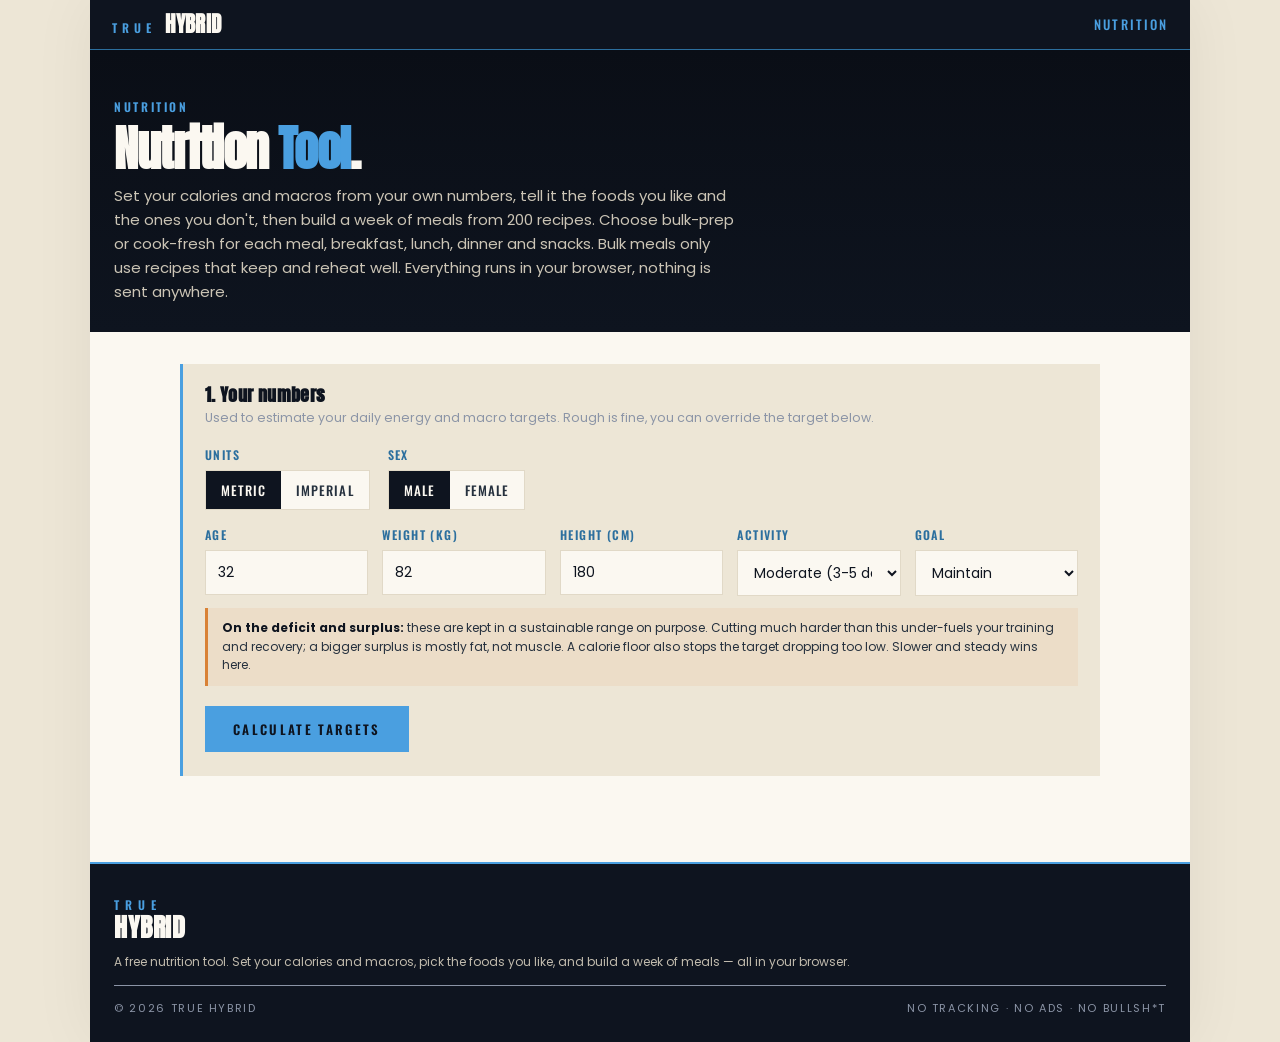
==== commit 494e3c09: "Add files via upload" ====
--- a/index.html
+++ b/index.html
@@ -11,7 +11,7 @@
 <meta name="apple-mobile-web-app-status-bar-style" content="black-translucent">
 <meta name="apple-mobile-web-app-title" content="True Hybrid">
 <title>True Hybrid, Free Nutrition Tool</title>
-<meta name="description" content="Calculate your daily macros and build a week of meals from a library of 200 recipes. Bulk-prep or daily variety, with food likes, dislikes and preference filters. Runs entirely in your browser.">
+<meta name="description" content="Calculate your daily macros and build a week of meals from a library of 200 recipes. Choose bulk-prep or cook-fresh per meal, with food likes, dislikes and preference filters. Runs entirely in your browser.">
 <link rel="stylesheet" href="assets/styles.css">
 <link rel="icon" type="image/svg+xml" href="data:image/svg+xml,%3Csvg xmlns='http://www.w3.org/2000/svg' viewBox='0 0 32 32'%3E%3Crect width='32' height='32' fill='%230E141F'/%3E%3Ctext x='16' y='23' text-anchor='middle' fill='%234A9FE0' font-family='Arial,sans-serif' font-size='20' font-weight='bold'%3EH%3C/text%3E%3C/svg%3E">
 <style>
@@ -33,6 +33,14 @@
 .nt-seg { display:inline-flex; border:1px solid var(--cream); overflow:hidden; }
 .nt-seg button { background: var(--bone); border:none; padding: 9px 15px; font-family: var(--label); font-size: 13px; font-weight:500; letter-spacing:0.08em; text-transform:uppercase; color: var(--char); cursor:pointer; }
 .nt-seg button.on { background: var(--ink); color: var(--bone); }
+.nt-prep { display:flex; flex-direction:column; gap:8px; max-width:520px; }
+.nt-prep-row { display:flex; align-items:center; justify-content:space-between; gap:14px; padding:9px 12px; background:var(--bone); border:1px solid var(--cream); }
+.nt-prep-name { font-family:var(--label); font-size:14px; letter-spacing:0.05em; text-transform:uppercase; color:var(--ink); font-weight:600; }
+.nt-prep-row.off { opacity:0.4; }
+.nt-prep-row.off .nt-prep-seg button { cursor:default; }
+.nt-prep-seg button { padding:7px 12px; font-size:12px; }
+.m-batch { display:inline-block; font-family:var(--label); font-size:10px; letter-spacing:0.12em; text-transform:uppercase; font-weight:600; color:var(--ink); background:var(--brass); padding:2px 7px; margin-left:8px; vertical-align:middle; }
+.m-finish { display:inline-block; font-family:var(--label); font-size:10px; letter-spacing:0.1em; text-transform:uppercase; font-weight:600; color:var(--warn); border:1px solid var(--warn); padding:1px 6px; margin-left:8px; vertical-align:middle; }
 .nt-row { display:flex; flex-wrap:wrap; gap: 18px; align-items:flex-end; }
 .nt-row .nt-field { flex: 1; min-width: 150px; }
 .nt-check { display:flex; gap: 18px; flex-wrap:wrap; margin-top: 4px; }
@@ -121,7 +129,7 @@
   <section class="nt-hero">
     <div class="eyebrow">Nutrition</div>
     <h1>Nutrition <em>Tool</em>.</h1>
-    <p>Set your calories and macros from your own numbers, tell it the foods you like and the ones you don't, then build a week of meals from 200 recipes. Bulk-prep the same meals across the week, or eat for variety. Everything runs in your browser, nothing is sent anywhere.</p>
+    <p>Set your calories and macros from your own numbers, tell it the foods you like and the ones you don't, then build a week of meals from 200 recipes. Choose bulk-prep or cook-fresh for each meal, breakfast, lunch, dinner and snacks. Bulk meals only use recipes that keep and reheat well. Everything runs in your browser, nothing is sent anywhere.</p>
   </section>
 
   <div class="nt-wrap">
@@ -203,13 +211,40 @@
           </div>
           <div class="sub">2 (IF) = two meals, intermittent-fasting style, in a shorter eating window.</div>
         </div>
-        <div class="nt-field" style="flex:0 0 auto;">
-          <label>Mode</label>
-          <div class="nt-seg" id="nt-mode">
-            <button data-mode="variety" class="on">Daily variety</button>
-            <button data-mode="bulk">Bulk-prep</button>
+      </div>
+
+      <div class="nt-field" id="nt-prep-field" style="margin-bottom:16px;">
+        <label>Prep style, per meal</label>
+        <div class="sub" style="margin:0 0 12px;">Choose how each meal is handled. <strong>Bulk-prep</strong> meals are cooked once for the week and only draw from recipes that keep and reheat well. <strong>Cook fresh</strong> meals rotate for variety and can use anything.</div>
+        <div class="nt-prep" id="nt-prep">
+          <div class="nt-prep-row" data-type="breakfast">
+            <span class="nt-prep-name">Breakfast</span>
+            <div class="nt-seg nt-prep-seg">
+              <button data-prep="fresh" class="on">Cook fresh</button>
+              <button data-prep="bulk">Bulk-prep</button>
+            </div>
           </div>
-          <div class="sub">Bulk-prep builds one big cook of each meal for the whole week.</div>
+          <div class="nt-prep-row" data-type="lunch">
+            <span class="nt-prep-name">Lunch</span>
+            <div class="nt-seg nt-prep-seg">
+              <button data-prep="fresh">Cook fresh</button>
+              <button data-prep="bulk" class="on">Bulk-prep</button>
+            </div>
+          </div>
+          <div class="nt-prep-row" data-type="dinner">
+            <span class="nt-prep-name">Dinner</span>
+            <div class="nt-seg nt-prep-seg">
+              <button data-prep="fresh">Cook fresh</button>
+              <button data-prep="bulk" class="on">Bulk-prep</button>
+            </div>
+          </div>
+          <div class="nt-prep-row" data-type="snack">
+            <span class="nt-prep-name">Snacks</span>
+            <div class="nt-seg nt-prep-seg">
+              <button data-prep="fresh" class="on">Cook fresh</button>
+              <button data-prep="bulk">Bulk-prep</button>
+            </div>
+          </div>
         </div>
       </div>
 
@@ -279,7 +314,7 @@
 const OFF_TARGET = 0.10;
 const DAYS = ['Monday','Tuesday','Wednesday','Thursday','Friday','Saturday','Sunday'];
 let RECIPES = [];
-const state = { units:'metric', sex:'male', meals:4, mode:'variety', target:null, plan:null };
+const state = { units:'metric', sex:'male', meals:4, prep:{breakfast:'fresh', lunch:'bulk', dinner:'bulk', snack:'fresh'}, target:null, plan:null };
 
 fetch('data/recipes.json').then(r=>r.json()).then(d=>{ RECIPES = Array.isArray(d)?d:(d.recipes||[]); })
   .catch(()=>{ RECIPES=[]; });
@@ -294,7 +329,28 @@
     if(key==='units') applyUnits();
   });
 }
-seg('nt-units','units'); seg('nt-sex','sex'); seg('nt-meals','meals',v=>+v); seg('nt-mode','mode');
+seg('nt-units','units'); seg('nt-sex','sex'); seg('nt-meals','meals',v=>+v);
+
+// per-meal prep style (bulk vs fresh)
+document.querySelectorAll('#nt-prep .nt-prep-row').forEach(row=>{
+  const type=row.dataset.type;
+  row.querySelector('.nt-prep-seg').addEventListener('click', e=>{
+    if(row.classList.contains('off')) return;
+    const b=e.target.closest('button'); if(!b) return;
+    row.querySelectorAll('button').forEach(x=>x.classList.remove('on'));
+    b.classList.add('on');
+    state.prep[type]=b.dataset.prep;
+  });
+});
+// dim meal-types not present at the current meal count
+function refreshPrepRows(){
+  const act=new Set(slots(state.meals));
+  document.querySelectorAll('#nt-prep .nt-prep-row').forEach(row=>{
+    row.classList.toggle('off', !act.has(row.dataset.type));
+  });
+}
+document.getElementById('nt-meals').addEventListener('click', refreshPrepRows);
+refreshPrepRows();
 
 function applyUnits(){
   const w=document.getElementById('nt-weight'), h=document.getElementById('nt-height');
@@ -376,8 +432,8 @@
   return s.map((type,i)=>({ type, cal: state.target.cal*w[i]/sum }));
 }
 
-function pickFor(type, calTarget, used){
-  const pool=RECIPES.filter(r=>r.mealType===type && passesFilters(r));
+function pickFor(type, calTarget, used, bulkOnly){
+  const pool=RECIPES.filter(r=>r.mealType===type && passesFilters(r) && (!bulkOnly || r.bulkPrep!=='no'));
   if(!pool.length) return null;
   let best=null, bestScore=1e9;
   const shuffled=pool.slice().sort(()=>Math.random()-0.5);
@@ -394,7 +450,7 @@
 }
 function scaledMeal(pick, type){
   const r=pick.r, m=pick.mult, per=1/(r.servings||1);
-  return { id:r.id, type, name:r.name, mult:m,
+  return { id:r.id, type, name:r.name, mult:m, bulkPrep:r.bulkPrep,
     cal:Math.round(r.calories*per*m), protein:Math.round(r.protein*per*m),
     carbs:Math.round(r.carbs*per*m), fats:Math.round(r.fats*per*m), fibre:Math.round((r.fibre||0)*per*m) };
 }
@@ -406,30 +462,25 @@
 // the number, no matter which recipes were drawn. Portions stay within a
 // sane range so nobody ends up "eating" a third of a meal or triple a meal.
 const MULT_MIN=0.4, MULT_MAX=3.0;
-function normalizePicks(picks){
+function normalizePicks(picks, targetCal){
   if(!picks.length || !state.target) return picks;
+  const tc = (targetCal==null) ? state.target.cal : targetCal;
+  if(tc<=0) return picks;
   for(let pass=0; pass<3; pass++){
     const tot=picks.reduce((a,p)=>a+pickCal(p),0);
     if(tot<=0) break;
-    const k=state.target.cal/tot;
+    const k=tc/tot;
     if(Math.abs(k-1)<0.005) break;            // close enough
     picks.forEach(p=>{ p.mult=Math.max(MULT_MIN,Math.min(MULT_MAX,p.mult*k)); });
   }
   return picks;
 }
-// Pick a full day of meals for the given slot targets, then normalize to target.
-function buildMeals(st){
-  const used=new Set(); const picks=[];
-  st.forEach(s=>{ const p=pickFor(s.type,s.cal,used); if(p){ used.add(p.r.id); picks.push({r:p.r,mult:p.mult,type:s.type}); } });
-  normalizePicks(picks);
-  return picks.map(p=>scaledMeal(p,p.type));
-}
-// Re-normalize an existing set of scaled meals (used after a swap) so the day
-// still hits the target once one meal has been replaced.
-function renormMeals(meals){
-  const picks=meals.map(m=>({r:RECIPES.find(x=>x.id===m.id),mult:m.mult,type:m.type})).filter(p=>p.r);
-  normalizePicks(picks);
-  return picks.map(p=>scaledMeal(p,p.type));
+// Ordered slot descriptors for the current meal count, each carrying its
+// calorie share and whether that meal-type is bulk-prepped or cooked fresh.
+function slotList(){
+  const types=slots(state.meals);
+  const st=slotTargets(state.meals);
+  return types.map((type,i)=>({ i, type, cal:st[i].cal, mode:(state.prep[type]||'fresh') }));
 }
 
 // ---- ingredient scaling ----
@@ -459,20 +510,42 @@
   const warn=document.getElementById('nt-warn'); warn.classList.add('nt-hidden');
   if(!state.target){ return; }
   if(!RECIPES.length){ document.getElementById('nt-output').innerHTML='<div class="nt-empty">Recipes are still loading, or could not be loaded. If this persists, reload the page.</div>'; document.getElementById('nt-result-card').classList.remove('nt-hidden'); return; }
-  // check filters/dislikes haven't emptied a needed meal type
-  const need=[...new Set(slots(state.meals))];
-  const missing=need.filter(type=>!RECIPES.some(r=>r.mealType===type && passesFilters(r)));
-  if(missing.length){ warn.textContent='Your filters and dislikes left no '+missing.join(' or ')+' recipes to choose from. Loosen them a little and try again.'; warn.classList.remove('nt-hidden'); return; }
-
-  const st=slotTargets(state.meals);
-  let plan;
-  if(state.mode==='bulk'){
-    plan={ mode:'bulk', slots: buildMeals(st) };
-  } else {
-    const days=DAYS.map(()=> buildMeals(st));
-    plan={ mode:'variety', days };
-  }
-  state.plan=plan;
+
+  const sd=slotList();
+  const bulkSlots=sd.filter(s=>s.mode==='bulk');
+  const freshSlots=sd.filter(s=>s.mode==='fresh');
+
+  // check no slot's recipe pool is empty (respecting bulk-only where chosen)
+  const missing=[];
+  sd.forEach(s=>{
+    const has=RECIPES.some(r=>r.mealType===s.type && passesFilters(r) && (s.mode!=='bulk' || r.bulkPrep!=='no'));
+    if(!has) missing.push(s.type + (s.mode==='bulk'?' (bulk-friendly)':''));
+  });
+  if(missing.length){ warn.textContent='Your choices left no '+[...new Set(missing)].join(' or ')+' recipes to choose from. Loosen your filters, or set that meal to cook fresh, and try again.'; warn.classList.remove('nt-hidden'); return; }
+
+  // 1) Bulk meals: one fixed set, cooked once, sized to the bulk slots' combined calorie share.
+  const bulkMeals={}; let bulkActual=0;
+  if(bulkSlots.length){
+    const used=new Set(); const picks=[];
+    bulkSlots.forEach(s=>{ const p=pickFor(s.type,s.cal,used,true); if(p){ used.add(p.r.id); picks.push({r:p.r,mult:p.mult,type:s.type,slot:s.i}); } });
+    normalizePicks(picks, bulkSlots.reduce((a,s)=>a+s.cal,0));
+    picks.forEach(p=>{ bulkMeals[p.slot]=scaledMeal(p,p.type); });
+    bulkActual=Object.values(bulkMeals).reduce((a,m)=>a+m.cal,0);
+  }
+  // 2) Fresh meals: a different set each day, filling whatever the fixed bulk meals leave.
+  const freshTarget=Math.max(0, state.target.cal - bulkActual);
+  const days=[];
+  for(let d=0; d<7; d++){
+    const dayFresh={};
+    if(freshSlots.length){
+      const used=new Set(); const picks=[];
+      freshSlots.forEach(s=>{ const p=pickFor(s.type,s.cal,used,false); if(p){ used.add(p.r.id); picks.push({r:p.r,mult:p.mult,type:s.type,slot:s.i}); } });
+      normalizePicks(picks, freshTarget||state.target.cal);
+      picks.forEach(p=>{ dayFresh[p.slot]=scaledMeal(p,p.type); });
+    }
+    days.push(dayFresh);
+  }
+  state.plan={ slotDesc:sd, bulkMeals, days, bulkActual };
   renderPlan();
   document.getElementById('nt-result-card').classList.remove('nt-hidden');
   document.getElementById('nt-pdf').style.display='inline-block';
@@ -482,10 +555,13 @@
 function dayTotals(meals){
   return meals.reduce((a,m)=>({cal:a.cal+m.cal,protein:a.protein+m.protein,carbs:a.carbs+m.carbs,fats:a.fats+m.fats,fibre:a.fibre+m.fibre}),{cal:0,protein:0,carbs:0,fats:0,fibre:0});
 }
+// full ordered plate for a day: fixed bulk meals interleaved with that day's fresh picks
+function fullDay(d){ return state.plan.slotDesc.map(s=> s.mode==='bulk'? state.plan.bulkMeals[s.i] : state.plan.days[d][s.i]).filter(Boolean); }
+function capitalize(s){ return s.charAt(0).toUpperCase()+s.slice(1); }
+
 function renderReadout(){
-  let avg;
-  if(state.plan.mode==='bulk'){ avg=dayTotals(state.plan.slots); }
-  else { const tot=state.plan.days.map(dayTotals); avg={}; ['cal','protein','carbs','fats','fibre'].forEach(k=>avg[k]=Math.round(tot.reduce((a,d)=>a+d[k],0)/tot.length)); }
+  const tot=[]; for(let d=0; d<7; d++) tot.push(dayTotals(fullDay(d)));
+  const avg={}; ['cal','protein','carbs','fats','fibre'].forEach(k=>avg[k]=Math.round(tot.reduce((a,x)=>a+x[k],0)/tot.length));
   const t=state.target;
   const cls=(v,tg)=> v>tg*(1+OFF_TARGET)?'over': (v>=tg*(1-OFF_TARGET)?'ok':'');
   const clsP=(v,tg)=> v>=tg*(1-OFF_TARGET)?'ok':'';
@@ -498,14 +574,19 @@
 }
 function rcell(k,v,c){ return `<div class="t"><div class="k">${k}</div><div class="v ${c}">${v}</div></div>`; }
 
-function mealRow(m, dayIndex, slotIndex){
+function mealRow(m, di, si, opts){
+  opts=opts||{};
+  const tags = (opts.bulk?'<span class="m-batch">batch</span>':'')
+             + (opts.bulk && m.bulkPrep==='finish-fresh'?'<span class="m-finish">finish fresh</span>':'');
+  const slotLbl = m.type + (opts.bulk?' &middot; cooked once':'');
+  const swapBtn = (opts.showSwap===false) ? '' : `<button class="nt-swap" data-day="${di}" data-slot="${si}">Swap</button>`;
   return `<div class="nt-meal">
     <div class="m-main">
-      <div class="m-slot">${m.type}</div>
-      <div class="m-name" data-day="${dayIndex}" data-slot="${slotIndex}">${m.name}</div>
+      <div class="m-slot">${slotLbl}</div>
+      <div class="m-name" data-day="${di}" data-slot="${si}">${m.name}${tags}</div>
       <div class="m-macros">P ${m.protein}g &middot; C ${m.carbs}g &middot; F ${m.fats}g</div>
-      <button class="nt-view" data-day="${dayIndex}" data-slot="${slotIndex}">Recipe</button>
-      <button class="nt-swap" data-day="${dayIndex}" data-slot="${slotIndex}">Swap</button>
+      <button class="nt-view" data-day="${di}" data-slot="${si}">Recipe</button>
+      ${swapBtn}
     </div>
     <div class="m-side"><div class="m-cal">${m.cal}</div><div class="m-macros">kcal</div></div>
   </div>`;
@@ -515,66 +596,94 @@
   renderReadout();
   const out=document.getElementById('nt-output');
   const banner=document.getElementById('nt-mode-banner');
-  if(state.plan.mode==='bulk'){
-    banner.innerHTML = `<strong>Bulk-prep.</strong> The same ${state.plan.slots.length} meals every day. Cook each one once for the whole week using the quantities below, then split it into 7 daily portions.`;
-    let html='<div class="nt-day"><h3>Your daily meals</h3>';
-    state.plan.slots.forEach((m,i)=> html+=mealRow(m,-1,i));
-    html+='</div>';
+  const sd=state.plan.slotDesc;
+  const bulkTypes=[...new Set(sd.filter(s=>s.mode==='bulk').map(s=>capitalize(s.type)))];
+  const freshTypes=[...new Set(sd.filter(s=>s.mode==='fresh').map(s=>capitalize(s.type)))];
+  let bh='';
+  if(bulkTypes.length) bh+=`<strong>Bulk-prep:</strong> ${bulkTypes.join(', ')} — cooked once for the week, quantities in the prep list. `;
+  if(freshTypes.length) bh+=`<strong>Cook fresh:</strong> ${freshTypes.join(', ')} — a different pick each day.`;
+  banner.innerHTML=bh;
+
+  let html='';
+  // Prep list: cook once for the week (bulk meals only)
+  const bulkSlotsPresent=sd.filter(s=>s.mode==='bulk');
+  if(bulkSlotsPresent.length){
     html+='<div class="nt-day"><h3>Cook once for the week</h3>';
-    state.plan.slots.forEach((m,i)=>{
-      const weekFactor = dailyFactor(m)*7;              // base recipe -> whole week of this meal
-      const ings = scaledIngredients(m, weekFactor);
+    bulkSlotsPresent.forEach(s=>{
+      const m=state.plan.bulkMeals[s.i]; if(!m) return;
+      const ings=scaledIngredients(m, dailyFactor(m)*7);
+      const ff = m.bulkPrep==='finish-fresh'
+        ? `<div class="cportion" style="color:var(--warn);">Batch this as a base and store it, but add the fresh bits (open the recipe) each day rather than pre-assembling.</div>` : '';
       html+=`<div class="nt-cook">
-        <div class="ch"><span class="cn">${m.name}</span><span class="cp">whole week</span></div>
+        <div class="ch"><span class="cn">${capitalize(m.type)} &middot; ${m.name}</span>
+          <span class="cp"><button class="nt-view" data-day="-1" data-slot="${s.i}">Recipe</button> <button class="nt-swap" data-day="-1" data-slot="${s.i}">Swap</button></span></div>
         <ul>${ings.map(i=>`<li>${i}</li>`).join('')}</ul>
         <div class="cportion">Cook it all, then divide into 7 portions, one per day (about ${m.cal} kcal each).</div>
+        ${ff}
       </div>`;
     });
     html+='</div>';
-    out.innerHTML=html;
-  } else {
-    banner.innerHTML = `<strong>Daily variety.</strong> A different mix every day, ${slots(state.meals).length} meals a day across the week. Tap Recipe on any meal for the exact amounts at your portion.`;
-    let html='';
-    state.plan.days.forEach((meals,di)=>{
-      html+=`<div class="nt-day"><h3>${DAYS[di]}</h3>`;
-      meals.forEach((m,si)=> html+=mealRow(m,di,si));
-      const t=dayTotals(meals);
-      html+=`<div class="m-macros" style="text-align:right;padding-top:8px;color:var(--brass-dim);font-weight:700;">Day total: ${t.cal} kcal &middot; P ${t.protein} &middot; C ${t.carbs} &middot; F ${t.fats}</div>`;
-      html+='</div>';
+  }
+  // The 7-day plan (full plate each day; bulk rows are read-only, managed above)
+  for(let d=0; d<7; d++){
+    html+=`<div class="nt-day"><h3>${DAYS[d]}</h3>`;
+    sd.forEach(s=>{
+      const isBulk=s.mode==='bulk';
+      const m=isBulk? state.plan.bulkMeals[s.i] : state.plan.days[d][s.i];
+      if(!m) return;
+      html+= isBulk ? mealRow(m,-1,s.i,{bulk:true,showSwap:false}) : mealRow(m,d,s.i,{});
     });
-    out.innerHTML=html;
-  }
+    const t=dayTotals(fullDay(d));
+    html+=`<div class="m-macros" style="text-align:right;padding-top:8px;color:var(--brass-dim);font-weight:700;">Day total: ${t.cal} kcal &middot; P ${t.protein} &middot; C ${t.carbs} &middot; F ${t.fats}</div>`;
+    html+='</div>';
+  }
+  out.innerHTML=html;
   bindMealEvents();
 }
 
-function getMeal(di,si){ return di<0 ? state.plan.slots[si] : state.plan.days[di][si]; }
+function getMeal(di,si){ return di<0 ? state.plan.bulkMeals[si] : state.plan.days[di][si]; }
+
+// re-normalize the fixed bulk set to its combined target after a change
+function renormBulk(){
+  const bs=state.plan.slotDesc.filter(s=>s.mode==='bulk');
+  const picks=bs.map(s=>{ const m=state.plan.bulkMeals[s.i]; const r=RECIPES.find(x=>x.id===m.id); return r?{r,mult:m.mult,type:s.type,slot:s.i}:null; }).filter(Boolean);
+  normalizePicks(picks, bs.reduce((a,s)=>a+s.cal,0));
+  picks.forEach(p=> state.plan.bulkMeals[p.slot]=scaledMeal(p,p.type));
+  state.plan.bulkActual=Object.values(state.plan.bulkMeals).reduce((a,m)=>a+m.cal,0);
+}
+// re-normalize one day's fresh meals to fill whatever the bulk meals leave
+function renormDay(d){
+  const fs=state.plan.slotDesc.filter(s=>s.mode==='fresh'); if(!fs.length) return;
+  const picks=fs.map(s=>{ const m=state.plan.days[d][s.i]; if(!m) return null; const r=RECIPES.find(x=>x.id===m.id); return r?{r,mult:m.mult,type:s.type,slot:s.i}:null; }).filter(Boolean);
+  const ft=Math.max(0, state.target.cal - state.plan.bulkActual) || state.target.cal;
+  normalizePicks(picks, ft);
+  picks.forEach(p=> state.plan.days[d][p.slot]=scaledMeal(p,p.type));
+}
 
 function bindMealEvents(){
   document.querySelectorAll('.m-name, .nt-view').forEach(el=>el.addEventListener('click',()=>openRecipe(+el.dataset.day,+el.dataset.slot)));
   document.querySelectorAll('.nt-swap').forEach(el=>el.addEventListener('click',()=>{
     const di=+el.dataset.day, si=+el.dataset.slot;
-    const st=slotTargets(state.meals);
-    if(state.plan.mode==='bulk'){
-      const slotType=state.plan.slots[si].type;
-      const target=st.find(s=>s.type===slotType)?.cal || state.target.cal/state.plan.slots.length;
-      const used=new Set(state.plan.slots.map(m=>m.id));
-      const p=pickFor(slotType,target,used); if(p) state.plan.slots[si]=scaledMeal(p,slotType);
-      state.plan.slots=renormMeals(state.plan.slots);
-    } else {
-      const meals=state.plan.days[di]; const slotType=meals[si].type;
-      const target=st.filter(s=>s.type===slotType)[0]?.cal || state.target.cal/meals.length;
-      const used=new Set(meals.map(m=>m.id));
-      const p=pickFor(slotType,target,used); if(p) meals[si]=scaledMeal(p,slotType);
-      state.plan.days[di]=renormMeals(meals);
+    const s=state.plan.slotDesc.find(x=>x.i===si); if(!s) return;
+    if(di<0){ // bulk meal — swapping changes it for the whole week
+      const used=new Set(Object.values(state.plan.bulkMeals).map(m=>m.id));
+      const p=pickFor(s.type,s.cal,used,true); if(p) state.plan.bulkMeals[si]=scaledMeal(p,s.type);
+      renormBulk();
+      for(let d=0; d<7; d++) renormDay(d);   // bulk change shifts what fresh meals must fill
+    } else { // fresh meal for that one day
+      const used=new Set(Object.values(state.plan.days[di]).map(m=>m.id));
+      const p=pickFor(s.type,s.cal,used,false); if(p) state.plan.days[di][si]=scaledMeal(p,s.type);
+      renormDay(di);
     }
     renderPlan();
   }));
 }
 
 function openRecipe(di,si){
-  const m=getMeal(di,si); const r=RECIPES.find(x=>x.id===m.id); if(!r) return;
+  const m=getMeal(di,si); if(!m) return; const r=RECIPES.find(x=>x.id===m.id); if(!r) return;
   const inner=document.getElementById('nt-modal-inner');
-  const isBulk = state.plan.mode==='bulk';
+  const s=state.plan.slotDesc.find(x=>x.i===si);
+  const isBulk = s ? s.mode==='bulk' : di<0;
   const factor = isBulk ? dailyFactor(m)*7 : dailyFactor(m);
   const ings = scaledIngredients(m, factor);
   const portionTip = isBulk
@@ -624,14 +733,29 @@
   doc.setFont('helvetica','normal'); doc.setFontSize(11); doc.setTextColor(grey);
   doc.text(`Target: ${t.cal} kcal  ·  P ${t.protein}g  ·  C ${t.carbs}g  ·  F ${t.fats}g`,M,y); y+=20; rule();
 
-  if(state.plan.mode==='bulk'){
-    heading('Bulk-prep, cook once for the whole week');
+  const sd=state.plan.slotDesc;
+  const bulkSlots=sd.filter(s=>s.mode==='bulk');
+  const hasFresh=sd.some(s=>s.mode==='fresh');
+
+  if(bulkSlots.length){
+    heading('Cook once for the week');
     doc.setFont('helvetica','normal'); doc.setTextColor(grey); doc.setFontSize(10);
     const intro=doc.splitTextToSize('Each recipe below is scaled to make all 7 days of that meal in one cook. Cook it, then divide into 7 equal portions, one per day.', CW);
     doc.text(intro,M,y); y+=intro.length*12+6;
-    state.plan.slots.forEach(m=> recipeBlock(m, dailyFactor(m)*7, 'Makes the whole week — divide into 7 portions, one a day.'));
-  } else {
-    state.plan.days.forEach((meals,di)=>{ heading(DAYS[di]); meals.forEach(m=> recipeBlock(m, dailyFactor(m), 'Scaled to your portion for this meal.')); });
+    bulkSlots.forEach(s=>{ const m=state.plan.bulkMeals[s.i]; if(m) recipeBlock(m, dailyFactor(m)*7, 'Makes the whole week — divide into 7 portions, one a day.'); });
+  }
+  if(hasFresh){
+    for(let d=0; d<7; d++){
+      heading(DAYS[d]);
+      // one-line reminder of the batch meals eaten this day
+      const batchLine=bulkSlots.map(s=>{ const m=state.plan.bulkMeals[s.i]; return m?`${m.name} (~${m.cal} kcal)`:null; }).filter(Boolean);
+      if(batchLine.length){
+        doc.setFont('helvetica','italic'); doc.setTextColor(grey); doc.setFontSize(9.5);
+        const bl=doc.splitTextToSize('From your weekly batch: '+batchLine.join('; '), CW);
+        page(bl.length*11); doc.text(bl,M,y); y+=bl.length*11+5; doc.setFont('helvetica','normal');
+      }
+      sd.filter(s=>s.mode==='fresh').forEach(s=>{ const m=state.plan.days[d][s.i]; if(m) recipeBlock(m, dailyFactor(m), 'Cooked fresh — scaled to your portion.'); });
+    }
   }
   doc.save('true-hybrid-meal-plan.pdf');
 });
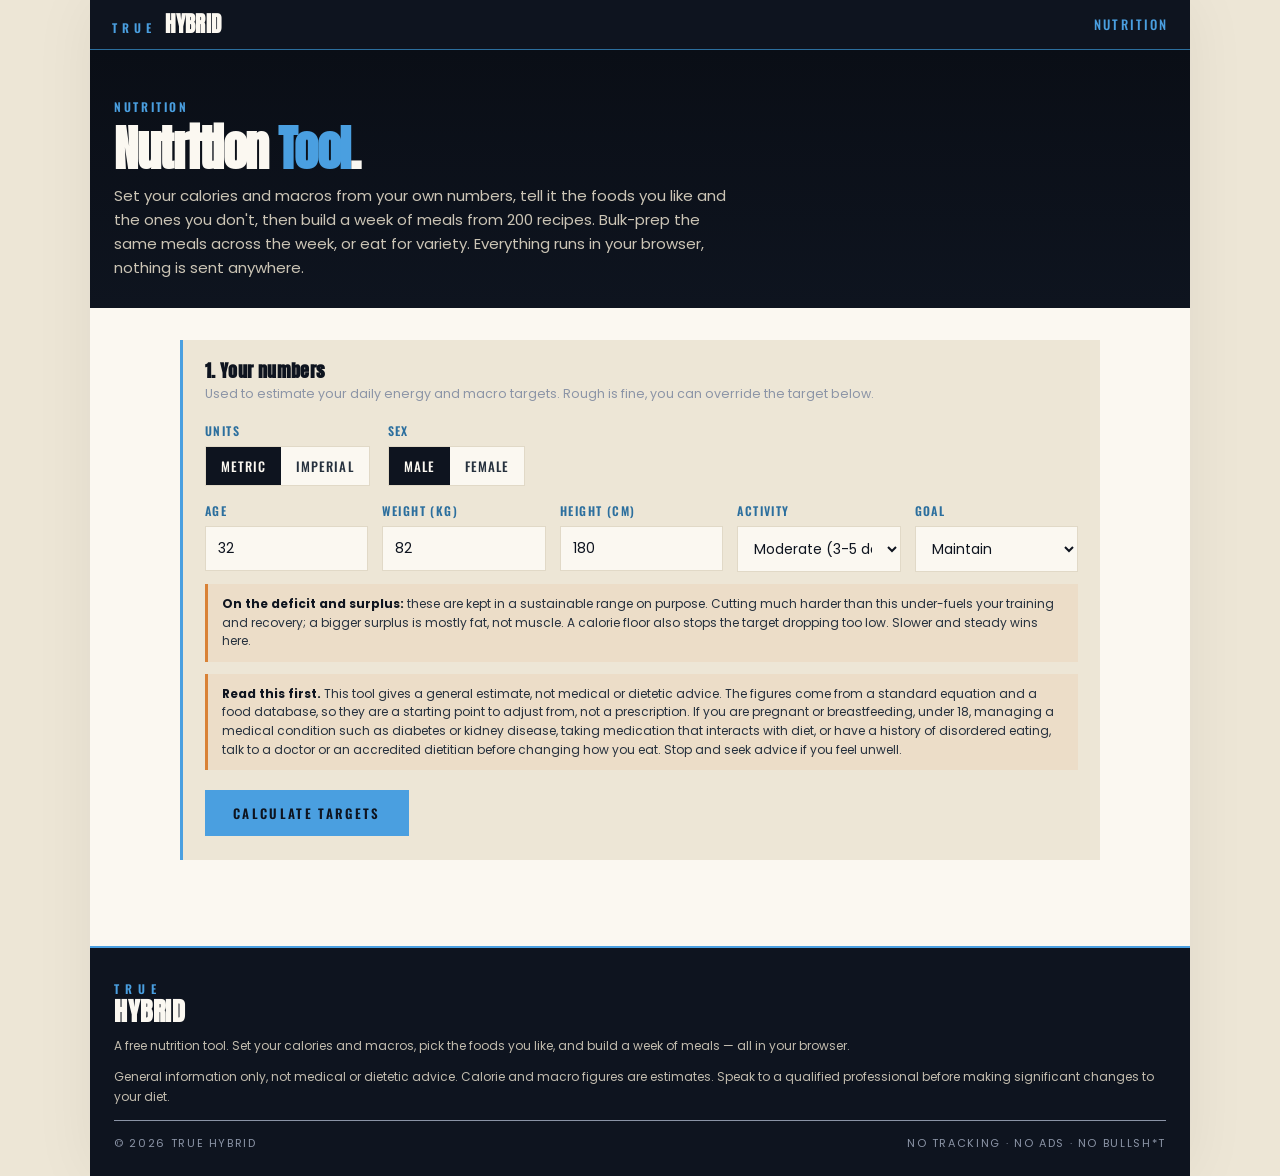
==== commit 0ed1dc13: "Add files via upload" ====
--- a/index.html
+++ b/index.html
@@ -5,13 +5,13 @@
 <meta name="viewport" content="width=device-width, initial-scale=1.0, viewport-fit=cover">
 <meta name="theme-color" content="#0E141F">
 <link rel="manifest" href="/manifest.webmanifest">
-<link rel="apple-touch-icon" href="/assets/icon-180.png">
+<link rel="apple-touch-icon" href="/assets/icon-192.png">
 <meta name="mobile-web-app-capable" content="yes">
 <meta name="apple-mobile-web-app-capable" content="yes">
 <meta name="apple-mobile-web-app-status-bar-style" content="black-translucent">
 <meta name="apple-mobile-web-app-title" content="True Hybrid">
 <title>True Hybrid, Free Nutrition Tool</title>
-<meta name="description" content="Calculate your daily macros and build a week of meals from a library of 200 recipes. Choose bulk-prep or cook-fresh per meal, with food likes, dislikes and preference filters. Runs entirely in your browser.">
+<meta name="description" content="Calculate your daily macros and build a week of meals from a library of 200 recipes. Bulk-prep or daily variety, with food likes, dislikes and preference filters. Runs entirely in your browser.">
 <link rel="stylesheet" href="assets/styles.css">
 <link rel="icon" type="image/svg+xml" href="data:image/svg+xml,%3Csvg xmlns='http://www.w3.org/2000/svg' viewBox='0 0 32 32'%3E%3Crect width='32' height='32' fill='%230E141F'/%3E%3Ctext x='16' y='23' text-anchor='middle' fill='%234A9FE0' font-family='Arial,sans-serif' font-size='20' font-weight='bold'%3EH%3C/text%3E%3C/svg%3E">
 <style>
@@ -33,14 +33,6 @@
 .nt-seg { display:inline-flex; border:1px solid var(--cream); overflow:hidden; }
 .nt-seg button { background: var(--bone); border:none; padding: 9px 15px; font-family: var(--label); font-size: 13px; font-weight:500; letter-spacing:0.08em; text-transform:uppercase; color: var(--char); cursor:pointer; }
 .nt-seg button.on { background: var(--ink); color: var(--bone); }
-.nt-prep { display:flex; flex-direction:column; gap:8px; max-width:520px; }
-.nt-prep-row { display:flex; align-items:center; justify-content:space-between; gap:14px; padding:9px 12px; background:var(--bone); border:1px solid var(--cream); }
-.nt-prep-name { font-family:var(--label); font-size:14px; letter-spacing:0.05em; text-transform:uppercase; color:var(--ink); font-weight:600; }
-.nt-prep-row.off { opacity:0.4; }
-.nt-prep-row.off .nt-prep-seg button { cursor:default; }
-.nt-prep-seg button { padding:7px 12px; font-size:12px; }
-.m-batch { display:inline-block; font-family:var(--label); font-size:10px; letter-spacing:0.12em; text-transform:uppercase; font-weight:600; color:var(--ink); background:var(--brass); padding:2px 7px; margin-left:8px; vertical-align:middle; }
-.m-finish { display:inline-block; font-family:var(--label); font-size:10px; letter-spacing:0.1em; text-transform:uppercase; font-weight:600; color:var(--warn); border:1px solid var(--warn); padding:1px 6px; margin-left:8px; vertical-align:middle; }
 .nt-row { display:flex; flex-wrap:wrap; gap: 18px; align-items:flex-end; }
 .nt-row .nt-field { flex: 1; min-width: 150px; }
 .nt-check { display:flex; gap: 18px; flex-wrap:wrap; margin-top: 4px; }
@@ -62,6 +54,7 @@
 .nt-readout .t .v { font-family:var(--display); font-style:normal; font-size:18px; font-weight:800; color:var(--ink); margin-top:3px; }
 .nt-readout .t .v.over { color: var(--warn); }
 .nt-readout .t .v.ok { color: var(--brass-dim); }
+.nt-readout .t .v.under { color: var(--warn); }
 .nt-note { font-size:12.5px; color:var(--char); line-height:1.55; margin-top:12px; background:rgba(74,159,224,0.10); border-left:3px solid var(--brass); padding:12px 14px; }
 .nt-note strong{color:var(--ink);}
 
@@ -129,7 +122,7 @@
   <section class="nt-hero">
     <div class="eyebrow">Nutrition</div>
     <h1>Nutrition <em>Tool</em>.</h1>
-    <p>Set your calories and macros from your own numbers, tell it the foods you like and the ones you don't, then build a week of meals from 200 recipes. Choose bulk-prep or cook-fresh for each meal, breakfast, lunch, dinner and snacks. Bulk meals only use recipes that keep and reheat well. Everything runs in your browser, nothing is sent anywhere.</p>
+    <p>Set your calories and macros from your own numbers, tell it the foods you like and the ones you don't, then build a week of meals from 200 recipes. Bulk-prep the same meals across the week, or eat for variety. Everything runs in your browser, nothing is sent anywhere.</p>
   </section>
 
   <div class="nt-wrap">
@@ -155,11 +148,11 @@
         </div>
       </div>
       <div class="nt-grid">
-        <div class="nt-field"><label>Age</label><input id="nt-age" type="number" value="32" min="14" max="90"></div>
-        <div class="nt-field"><label id="lbl-weight">Weight (kg)</label><input id="nt-weight" type="number" value="82"></div>
-        <div class="nt-field"><label id="lbl-height">Height (cm)</label><input id="nt-height" type="number" value="180"></div>
+        <div class="nt-field"><label for="nt-age">Age</label><input id="nt-age" type="number" value="32" min="14" max="90"></div>
+        <div class="nt-field"><label id="lbl-weight" for="nt-weight">Weight (kg)</label><input id="nt-weight" type="number" value="82"></div>
+        <div class="nt-field"><label id="lbl-height" for="nt-height">Height (cm)</label><input id="nt-height" type="number" value="180"></div>
         <div class="nt-field">
-          <label>Activity</label>
+          <label for="nt-activity">Activity</label>
           <select id="nt-activity">
             <option value="1.2">Sedentary</option>
             <option value="1.375">Light (1-3 days)</option>
@@ -169,7 +162,7 @@
           </select>
         </div>
         <div class="nt-field">
-          <label>Goal</label>
+          <label for="nt-goal">Goal</label>
           <select id="nt-goal">
             <option value="-0.15">Lose fat (-15%)</option>
             <option value="-0.10">Lean down (-10%)</option>
@@ -180,6 +173,14 @@
         </div>
       </div>
       <div class="nt-caveat"><strong>On the deficit and surplus:</strong> these are kept in a sustainable range on purpose. Cutting much harder than this under-fuels your training and recovery; a bigger surplus is mostly fat, not muscle. A calorie floor also stops the target dropping too low. Slower and steady wins here.</div>
+      <div class="nt-caveat" id="nt-disclaimer"><strong>Read this first.</strong>
+        This tool gives a general estimate, not medical or dietetic advice. The
+        figures come from a standard equation and a food database, so they are a
+        starting point to adjust from, not a prescription. If you are pregnant or
+        breastfeeding, under 18, managing a medical condition such as diabetes or
+        kidney disease, taking medication that interacts with diet, or have a
+        history of disordered eating, talk to a doctor or an accredited dietitian
+        before changing how you eat. Stop and seek advice if you feel unwell.</div>
       <div class="btn-row">
         <button class="btn" id="nt-calc">Calculate targets</button>
       </div>
@@ -190,10 +191,10 @@
       <div class="hint">Protein set from bodyweight, fats at 25% of calories, carbs fill the rest. Edit any value and the plan will aim at it.</div>
       <div class="nt-targets" id="nt-targets"></div>
       <div class="nt-row" style="margin-top:16px;">
-        <div class="nt-field"><label>Calories</label><input id="tg-cal" type="number"></div>
-        <div class="nt-field"><label>Protein (g)</label><input id="tg-p" type="number"></div>
-        <div class="nt-field"><label>Carbs (g)</label><input id="tg-c" type="number"></div>
-        <div class="nt-field"><label>Fats (g)</label><input id="tg-f" type="number"></div>
+        <div class="nt-field"><label for="tg-cal">Calories</label><input id="tg-cal" type="number"></div>
+        <div class="nt-field"><label for="tg-p">Protein (g)</label><input id="tg-p" type="number"></div>
+        <div class="nt-field"><label for="tg-c">Carbs (g)</label><input id="tg-c" type="number"></div>
+        <div class="nt-field"><label for="tg-f">Fats (g)</label><input id="tg-f" type="number"></div>
       </div>
     </div>
 
@@ -211,51 +212,24 @@
           </div>
           <div class="sub">2 (IF) = two meals, intermittent-fasting style, in a shorter eating window.</div>
         </div>
-      </div>
-
-      <div class="nt-field" id="nt-prep-field" style="margin-bottom:16px;">
-        <label>Prep style, per meal</label>
-        <div class="sub" style="margin:0 0 12px;">Choose how each meal is handled. <strong>Bulk-prep</strong> meals are cooked once for the week and only draw from recipes that keep and reheat well. <strong>Cook fresh</strong> meals rotate for variety and can use anything.</div>
-        <div class="nt-prep" id="nt-prep">
-          <div class="nt-prep-row" data-type="breakfast">
-            <span class="nt-prep-name">Breakfast</span>
-            <div class="nt-seg nt-prep-seg">
-              <button data-prep="fresh" class="on">Cook fresh</button>
-              <button data-prep="bulk">Bulk-prep</button>
-            </div>
+        <div class="nt-field" style="flex:0 0 auto;">
+          <label>Mode</label>
+          <div class="nt-seg" id="nt-mode">
+            <button data-mode="variety" class="on">Daily variety</button>
+            <button data-mode="bulk">Bulk-prep</button>
           </div>
-          <div class="nt-prep-row" data-type="lunch">
-            <span class="nt-prep-name">Lunch</span>
-            <div class="nt-seg nt-prep-seg">
-              <button data-prep="fresh">Cook fresh</button>
-              <button data-prep="bulk" class="on">Bulk-prep</button>
-            </div>
-          </div>
-          <div class="nt-prep-row" data-type="dinner">
-            <span class="nt-prep-name">Dinner</span>
-            <div class="nt-seg nt-prep-seg">
-              <button data-prep="fresh">Cook fresh</button>
-              <button data-prep="bulk" class="on">Bulk-prep</button>
-            </div>
-          </div>
-          <div class="nt-prep-row" data-type="snack">
-            <span class="nt-prep-name">Snacks</span>
-            <div class="nt-seg nt-prep-seg">
-              <button data-prep="fresh" class="on">Cook fresh</button>
-              <button data-prep="bulk">Bulk-prep</button>
-            </div>
-          </div>
+          <div class="sub">Bulk-prep builds one big cook of each meal for the whole week.</div>
         </div>
       </div>
 
       <div class="nt-grid" style="margin-bottom:14px;">
         <div class="nt-field">
-          <label>Foods you love</label>
+          <label for="nt-likes">Foods you love</label>
           <input id="nt-likes" type="text" placeholder="e.g. chicken, oats, eggs, rice">
           <div class="sub">Comma separated. These get favoured when picking meals.</div>
         </div>
         <div class="nt-field">
-          <label>Foods to avoid</label>
+          <label for="nt-dislikes">Foods to avoid</label>
           <input id="nt-dislikes" type="text" placeholder="e.g. tuna, mushrooms, cottage cheese">
           <div class="sub">Comma separated. Any recipe containing these is left out.</div>
         </div>
@@ -282,10 +256,11 @@
       <div id="nt-readout-wrap">
         <div class="hint" style="margin-bottom:2px;">Delivered per day, averaged across the week. Orange means more than 10% over target on calories, carbs, or fats.</div>
         <div class="nt-readout" id="nt-readout"></div>
+        <div id="nt-offtarget" class="nt-caveat nt-hidden" style="margin-top:10px;"></div>
         <div class="nt-note" id="nt-swap-note"><strong>Swapping a meal changes the totals.</strong> A swap can push a macro into surplus or deficit without you noticing, so glance back at this readout after any swap. Anything in orange is over the 10% threshold.</div>
       </div>
       <div id="nt-mode-banner" class="nt-mode-banner" style="margin-top:16px;"></div>
-      <div id="nt-output"></div>
+      <div id="nt-output" aria-live="polite"></div>
     </div>
 
    </div>
@@ -296,6 +271,9 @@
       <span class="th-true">true</span><span class="th-hybrid">HYBRID</span>
     </a>
     <p>A free nutrition tool. Set your calories and macros, pick the foods you like, and build a week of meals &mdash; all in your browser.</p>
+    <p class="footer-disclaimer">General information only, not medical or dietetic
+      advice. Calorie and macro figures are estimates. Speak to a qualified
+      professional before making significant changes to your diet.</p>
     <div class="footer-bar">
       <span>&copy; <span id="year"></span> True Hybrid</span>
       <span>No tracking &middot; No ads &middot; No bullsh*t</span>
@@ -304,9 +282,10 @@
 
 </div>
 
-<div class="nt-modal" id="nt-modal"><div class="nt-modal-inner" id="nt-modal-inner"></div></div>
+<div class="nt-modal" id="nt-modal" role="dialog" aria-modal="true" aria-label="Recipe details"><div class="nt-modal-inner" id="nt-modal-inner"></div></div>
 
 <script src="assets/jspdf.umd.min.js"></script>
+<script src="assets/scale.js"></script>
 <script>
 document.getElementById('year').textContent = new Date().getFullYear();
 if("serviceWorker" in navigator){window.addEventListener("load",function(){navigator.serviceWorker.register("/sw.js").catch(function(){});});}
@@ -314,7 +293,7 @@
 const OFF_TARGET = 0.10;
 const DAYS = ['Monday','Tuesday','Wednesday','Thursday','Friday','Saturday','Sunday'];
 let RECIPES = [];
-const state = { units:'metric', sex:'male', meals:4, prep:{breakfast:'fresh', lunch:'bulk', dinner:'bulk', snack:'fresh'}, target:null, plan:null };
+const state = { units:'metric', sex:'male', meals:4, mode:'variety', target:null, plan:null };
 
 fetch('data/recipes.json').then(r=>r.json()).then(d=>{ RECIPES = Array.isArray(d)?d:(d.recipes||[]); })
   .catch(()=>{ RECIPES=[]; });
@@ -325,32 +304,15 @@
     [...e.currentTarget.children].forEach(x=>x.classList.remove('on'));
     b.classList.add('on');
     const v=b.dataset[Object.keys(b.dataset)[0]];
-    state[key]= cast? cast(v): v;
-    if(key==='units') applyUnits();
+    const next = cast? cast(v): v;
+    const changed = state[key] !== next;
+    state[key] = next;
+    // Only convert when the unit actually changed. Clicking the button you are
+    // already on used to convert a second time, turning 82kg into 399lb.
+    if(key==='units' && changed) applyUnits();
   });
 }
-seg('nt-units','units'); seg('nt-sex','sex'); seg('nt-meals','meals',v=>+v);
-
-// per-meal prep style (bulk vs fresh)
-document.querySelectorAll('#nt-prep .nt-prep-row').forEach(row=>{
-  const type=row.dataset.type;
-  row.querySelector('.nt-prep-seg').addEventListener('click', e=>{
-    if(row.classList.contains('off')) return;
-    const b=e.target.closest('button'); if(!b) return;
-    row.querySelectorAll('button').forEach(x=>x.classList.remove('on'));
-    b.classList.add('on');
-    state.prep[type]=b.dataset.prep;
-  });
-});
-// dim meal-types not present at the current meal count
-function refreshPrepRows(){
-  const act=new Set(slots(state.meals));
-  document.querySelectorAll('#nt-prep .nt-prep-row').forEach(row=>{
-    row.classList.toggle('off', !act.has(row.dataset.type));
-  });
-}
-document.getElementById('nt-meals').addEventListener('click', refreshPrepRows);
-refreshPrepRows();
+seg('nt-units','units'); seg('nt-sex','sex'); seg('nt-meals','meals',v=>+v); seg('nt-mode','mode');
 
 function applyUnits(){
   const w=document.getElementById('nt-weight'), h=document.getElementById('nt-height');
@@ -365,10 +327,40 @@
   }
 }
 
+// Sanity bounds. Outside these the Mifflin-St Jeor estimate stops meaning
+// anything, and a blank field used to be read as zero, which produced targets
+// like "0g protein" or "3023 kcal" without any warning.
+const LIMITS = { kg:[30,300], cm:[120,230], age:[16,90] };
+function readNumber(id, key, label, unitNote){
+  const raw = document.getElementById(id).value.trim();
+  if(raw === '') return { error:`Enter your ${label}.` };
+  const n = Number(raw);
+  if(!isFinite(n)) return { error:`${label} needs to be a number.` };
+  return { value:n };
+}
+function showInputError(msg){
+  const w=document.getElementById('nt-warn');
+  w.textContent=msg; w.classList.remove('nt-hidden');
+  document.getElementById('nt-plan-card').classList.add('nt-hidden');
+  document.getElementById('nt-target-card').classList.add('nt-hidden');
+  document.getElementById('nt-result-card').classList.add('nt-hidden');
+}
+
 document.getElementById('nt-calc').addEventListener('click', ()=>{
-  let kg=+document.getElementById('nt-weight').value, cm=+document.getElementById('nt-height').value;
+  const warnEl=document.getElementById('nt-warn'); warnEl.classList.add('nt-hidden');
+  const rw=readNumber('nt-weight','kg','weight'), rh=readNumber('nt-height','cm','height'),
+        ra=readNumber('nt-age','age','age');
+  for(const r of [rw,rh,ra]) if(r.error){ showInputError(r.error); return; }
+  let kg=rw.value, cm=rh.value;
   if(state.units==='imperial'){ kg=kg/2.20462; cm=cm*2.54; }
-  const age=+document.getElementById('nt-age').value;
+  const age=ra.value;
+  const checks=[[kg,'kg','weight','a weight', state.units==='imperial'?'66-660 lb':'30-300 kg'],
+                [cm,'cm','height','a height', state.units==='imperial'?'47-91 in':'120-230 cm'],
+                [age,'age','age','an age','16-90']];
+  for(const [val,key,label,article,shown] of checks){
+    const [lo,hi]=LIMITS[key];
+    if(val<lo || val>hi){ showInputError(`That ${label} looks off. Enter ${article} between ${shown}.`); return; }
+  }
   const act=+document.getElementById('nt-activity').value;
   const goal=+document.getElementById('nt-goal').value;
   const s = state.sex==='male'?5:-161;
@@ -396,7 +388,7 @@
 function renderTargets(){
   const t=state.target; if(!t) return;
   document.getElementById('nt-targets').innerHTML =
-    tcell('Calories',t.cal,'kcal')+tcell('Protein',t.protein,'g')+tcell('Carbs',t.carbs,'g')+tcell('Fats',t.fats,'g')+tcell('Fibre','30+','g');
+    tcell('Calories',t.cal,'kcal')+tcell('Protein',t.protein,'g')+tcell('Carbs',t.carbs,'g')+tcell('Fats',t.fats,'g')+tcell('Fibre','25-30','guide');
 }
 function tcell(k,v,u){ return `<div class="t"><div class="k">${k}</div><div class="v">${v}</div><div class="u">${u}</div></div>`; }
 
@@ -405,14 +397,35 @@
 function recipeText(r){ return (r.name+' '+(r.tags||[]).join(' ')+' '+(r.ingredients||[]).join(' ')).toLowerCase(); }
 const MEAT=['chicken','beef','turkey','fish'];
 const ANIMAL=['chicken','beef','turkey','fish','eggs','dairy','cheese'];
+
+// Tags alone are not enough to make a dietary claim: a recipe tagged only
+// "rice" can still contain soy sauce or honey. These check the ingredient text
+// as well. Compound names are neutralised first so "peanut butter" is not read
+// as butter and "soy milk" is not read as milk.
+function dietText(r){
+  return (r.ingredients||[]).join(' ').toLowerCase()
+    .replace(/\b(peanut|almond|cashew|nut)\s+butter\b/g,' nutbutter ')
+    .replace(/\b(soy|almond|oat|coconut|plant)\s+milk\b/g,' plantmilk ')
+    .replace(/\bnutritional yeast\b/g,' nutyeast ')
+    .replace(/\b(pea|plant|soy)\s+protein\b/g,' plantprotein ')
+    .replace(/\bcoconut\b/g,' coconutflesh ');
+}
+const RX_GLUTEN=/\b(bread|sourdough|bagel|pita|tortilla|wrap|bun|crumpet|english muffin|pasta|penne|spaghetti|fettuccine|linguine|macaroni|noodles?|couscous|breadcrumbs?|granola|oats?|barley|crackers?|crispbreads?|soy sauce|teriyaki|oyster sauce|hoisin|panko|flour)\b/;
+const RX_MEAT=/\b(chicken|beef|turkey|steak|topside|sirloin|mince|bacon|ham|jerky|salmon|tuna|prawns?|shrimp|cod|fish|sardines?|anchov\w*)\b/;
+const RX_ANIMAL=/\b(whey|casein|yoghurt|yogurt|skyr|milk|cheese|cheddar|parmesan|mozzarella|feta|halloumi|cottage|butter|honey|mayo|eggs?|egg whites?)\b/;
+const RX_NUTS=/\b(nutbutter|almonds?|peanuts?|cashews?|walnuts?|pecans?|pistachios?|hazelnuts?|nuts)\b/;
+
 function passesFilters(r){
   const tags=r.tags||[];
-  if(document.getElementById('f-veg').checked && MEAT.some(m=>tags.includes(m))) return false;
-  if(document.getElementById('f-vegan').checked && ANIMAL.some(m=>tags.includes(m))) return false;
-  if(document.getElementById('f-gf').checked && (tags.includes('bread')||tags.includes('pasta'))) return false;
-  if(document.getElementById('f-nonuts').checked && tags.includes('nuts')) return false;
+  const txt=dietText(r);
+  if(document.getElementById('f-veg').checked && (MEAT.some(m=>tags.includes(m)) || RX_MEAT.test(txt))) return false;
+  if(document.getElementById('f-vegan').checked &&
+     (ANIMAL.some(m=>tags.includes(m)) || RX_MEAT.test(txt) || RX_ANIMAL.test(txt))) return false;
+  if(document.getElementById('f-gf').checked &&
+     (tags.includes('bread')||tags.includes('pasta')||RX_GLUTEN.test(txt))) return false;
+  if(document.getElementById('f-nonuts').checked && (tags.includes('nuts')||RX_NUTS.test(txt))) return false;
   const dis=terms('nt-dislikes');
-  if(dis.length){ const txt=recipeText(r); if(dis.some(d=>txt.includes(d))) return false; }
+  if(dis.length){ const t2=recipeText(r); if(dis.some(d=>t2.includes(d))) return false; }
   return true;
 }
 function likeBoost(r){
@@ -429,123 +442,136 @@
 const SHARE={ breakfast:1, lunch:1.15, dinner:1.2, snack:0.55 };
 function slotTargets(n){
   const s=slots(n); const w=s.map(x=>SHARE[x]); const sum=w.reduce((a,b)=>a+b,0);
-  return s.map((type,i)=>({ type, cal: state.target.cal*w[i]/sum }));
-}
-
-function pickFor(type, calTarget, used, bulkOnly){
-  const pool=RECIPES.filter(r=>r.mealType===type && passesFilters(r) && (!bulkOnly || r.bulkPrep!=='no'));
+  return s.map((type,i)=>({ type, cal: state.target.cal*w[i]/sum,
+                                  prot: state.target.protein*w[i]/sum }));
+}
+
+// Scoring on calories alone let a plan hit its calorie target with whatever
+// protein happened to come along, which on restricted diets fell as much as
+// 40% short. Protein is a headline promise of the tool, so it is scored too.
+function pickFor(type, calTarget, used, protTarget){
+  const pool=RECIPES.filter(r=>r.mealType===type && passesFilters(r));
   if(!pool.length) return null;
-  let best=null, bestScore=1e9;
-  const shuffled=pool.slice().sort(()=>Math.random()-0.5);
-  for(const r of shuffled){
+  const scored=[];
+  for(const r of pool){
     const per=r.calories/(r.servings||1);
-    let mult=calTarget/per; mult=Math.max(0.5,Math.min(2.5,mult));
+    let mult=THScale.clampPortion(calTarget/per);
     const delivered=per*mult;
     let score=Math.abs(delivered-calTarget);
+    if(protTarget>0){
+      const gotP=(r.protein/(r.servings||1))*mult;
+      // Falling short of protein costs more than overshooting it.
+      const miss=protTarget-gotP;
+      score += (miss>0 ? miss*14 : -miss*4);
+    }
     score -= likeBoost(r)*120;          // favour liked foods
     if(used.has(r.id)) score+=400;
-    if(score<bestScore){ bestScore=score; best={r,mult}; }
+    scored.push({r,mult,score});
   }
-  return best;
-}
+  if(!scored.length) return null;
+  scored.sort((a,b)=>a.score-b.score);
+  // Always taking the single best made every day of the week identical. Draw
+  // from a shortlist of good-enough options instead, so the week stays varied
+  // without letting a poor fit through.
+  const cut=scored[0].score+90;
+  const short=scored.filter(x=>x.score<=cut).slice(0,8);
+  const pickOne=short[Math.floor(Math.random()*short.length)];
+  return { r:pickOne.r, mult:pickOne.mult };
+}
+// Bulk-prep cooks one batch for the week, so the amounts a user weighs out are
+// the x7 ones. The daily figure has to be a seventh of that batch, not a
+// separately rounded daily portion, or the plan and the shopping list disagree.
+function batchSize(){ return state.mode==='bulk' ? 7 : 1; }
+// Macros are re-added from the rounded ingredient amounts, so what the plan
+// counts is exactly what the ingredient list tells you to cook.
 function scaledMeal(pick, type){
-  const r=pick.r, m=pick.mult, per=1/(r.servings||1);
-  return { id:r.id, type, name:r.name, mult:m, bulkPrep:r.bulkPrep,
-    cal:Math.round(r.calories*per*m), protein:Math.round(r.protein*per*m),
-    carbs:Math.round(r.carbs*per*m), fats:Math.round(r.fats*per*m), fibre:Math.round((r.fibre||0)*per*m) };
-}
-
-// Calories a pick delivers at a given multiplier (one daily portion).
-function pickCal(p){ return (p.r.calories/(p.r.servings||1))*p.mult; }
+  const r=pick.r, b=batchSize();
+  const s=THScale.scaleRecipe(r, pick.mult*b);
+  return { id:r.id, type, name:r.name, mult:pick.mult,
+    cal:Math.round(s.calories/b), protein:Math.round(s.protein/b),
+    carbs:Math.round(s.carbs/b), fats:Math.round(s.fats/b), fibre:Math.round(s.fibre/b) };
+}
+
+// Calories a pick actually delivers once its amounts are rounded to something
+// weighable. Using the true figure here is what lets the day land on target.
+function pickCal(p){ const b=batchSize(); return THScale.scaleRecipe(p.r, p.mult*b).calories/b; }
 // Automatically rescale a day's portion multipliers so the day's total
 // calories land on the target. This is what makes every plan actually hit
 // the number, no matter which recipes were drawn. Portions stay within a
 // sane range so nobody ends up "eating" a third of a meal or triple a meal.
-const MULT_MIN=0.4, MULT_MAX=3.0;
-function normalizePicks(picks, targetCal){
+// Portion bounds live in THScale so the picker, the normaliser and the
+// ingredient scaler can never drift apart. Below 0.5x the amounts stop
+// being practical to weigh.
+const MULT_MIN=THScale.MIN_PORTION, MULT_MAX=THScale.MAX_PORTION;
+function normalizePicks(picks){
   if(!picks.length || !state.target) return picks;
-  const tc = (targetCal==null) ? state.target.cal : targetCal;
-  if(tc<=0) return picks;
-  for(let pass=0; pass<3; pass++){
+  // Portions are rounded to amounts you can actually weigh, so a day cannot
+  // always land exactly on target. Iterate, and keep whichever pass got
+  // closest rather than whichever happened to run last.
+  let best=picks.map(p=>p.mult), bestErr=Infinity;
+  for(let pass=0; pass<8; pass++){
     const tot=picks.reduce((a,p)=>a+pickCal(p),0);
     if(tot<=0) break;
-    const k=tc/tot;
-    if(Math.abs(k-1)<0.005) break;            // close enough
-    picks.forEach(p=>{ p.mult=Math.max(MULT_MIN,Math.min(MULT_MAX,p.mult*k)); });
+    const err=Math.abs(tot-state.target.cal)/state.target.cal;
+    if(err<bestErr){ bestErr=err; best=picks.map(p=>p.mult); }
+    if(err<0.005) break;
+    const k=state.target.cal/tot;
+    let moved=false;
+    picks.forEach(p=>{
+      const next=THScale.roundPortion(p.mult*k);
+      if(next!==p.mult){ p.mult=next; moved=true; }
+    });
+    if(!moved) break;                       // every portion is at a bound
   }
+  picks.forEach((p,i)=>{ p.mult=best[i]; });
   return picks;
 }
-// Ordered slot descriptors for the current meal count, each carrying its
-// calorie share and whether that meal-type is bulk-prepped or cooked fresh.
-function slotList(){
-  const types=slots(state.meals);
-  const st=slotTargets(state.meals);
-  return types.map((type,i)=>({ i, type, cal:st[i].cal, mode:(state.prep[type]||'fresh') }));
+// Pick a full day of meals for the given slot targets, then normalize to target.
+function buildMeals(st){
+  const used=new Set(); const picks=[];
+  st.forEach(s=>{ const p=pickFor(s.type,s.cal,used,s.prot); if(p){ used.add(p.r.id); picks.push({r:p.r,mult:p.mult,type:s.type}); } });
+  normalizePicks(picks);
+  return picks.map(p=>scaledMeal(p,p.type));
+}
+// Re-normalize an existing set of scaled meals (used after a swap) so the day
+// still hits the target once one meal has been replaced.
+function renormMeals(meals){
+  const picks=meals.map(m=>({r:RECIPES.find(x=>x.id===m.id),mult:m.mult,type:m.type})).filter(p=>p.r);
+  normalizePicks(picks);
+  return picks.map(p=>scaledMeal(p,p.type));
 }
 
 // ---- ingredient scaling ----
-function scaleQty(str, factor){
-  return str.replace(/^(\d+\s+\d+\/\d+|\d+\/\d+|\d+(?:\.\d+)?)/, (m)=>{
-    let val;
-    if(m.includes('/')){
-      const parts=m.trim().split(/\s+/);
-      if(parts.length===2){ const [a,b]=parts[1].split('/'); val=parseFloat(parts[0]) + (+a/+b); }
-      else { const [a,b]=m.split('/'); val=+a/+b; }
-    } else val=parseFloat(m);
-    let v=val*factor;
-    if(v>=10) v=Math.round(v);
-    else if(v>=1) v=Math.round(v*2)/2;
-    else v=Math.max(0.25, Math.round(v*4)/4);
-    return (Number.isInteger(v)? v : v.toFixed(v<1?2:1)).toString();
-  });
-}
+// Every recipe in recipes.json is exactly one serving, so a portion multiplier
+// applies straight to the ingredient list. THScale (assets/scale.js) does the
+// rounding, using the same rules as the printed recipe book, and handles every
+// quantity on a line rather than only the first one.
+function scaleQty(str, factor){ return THScale.scaleIngredient(str, factor); }
 // factor to turn the base recipe into ONE daily portion of this meal
-function dailyFactor(meal){ const r=RECIPES.find(x=>x.id===meal.id); return meal.mult/(r.servings||1); }
+function dailyFactor(meal){ const r=RECIPES.find(x=>x.id===meal.id); return meal.mult/(r&&r.servings||1); }
 function scaledIngredients(meal, factor){
   const r=RECIPES.find(x=>x.id===meal.id); if(!r) return [];
-  return (r.ingredients||[]).map(i=>scaleQty(i, factor));
+  return (r.ingredients||[]).map(i=>THScale.scaleIngredient(i, factor));
 }
 
 document.getElementById('nt-generate').addEventListener('click', ()=>{
   const warn=document.getElementById('nt-warn'); warn.classList.add('nt-hidden');
   if(!state.target){ return; }
   if(!RECIPES.length){ document.getElementById('nt-output').innerHTML='<div class="nt-empty">Recipes are still loading, or could not be loaded. If this persists, reload the page.</div>'; document.getElementById('nt-result-card').classList.remove('nt-hidden'); return; }
-
-  const sd=slotList();
-  const bulkSlots=sd.filter(s=>s.mode==='bulk');
-  const freshSlots=sd.filter(s=>s.mode==='fresh');
-
-  // check no slot's recipe pool is empty (respecting bulk-only where chosen)
-  const missing=[];
-  sd.forEach(s=>{
-    const has=RECIPES.some(r=>r.mealType===s.type && passesFilters(r) && (s.mode!=='bulk' || r.bulkPrep!=='no'));
-    if(!has) missing.push(s.type + (s.mode==='bulk'?' (bulk-friendly)':''));
-  });
-  if(missing.length){ warn.textContent='Your choices left no '+[...new Set(missing)].join(' or ')+' recipes to choose from. Loosen your filters, or set that meal to cook fresh, and try again.'; warn.classList.remove('nt-hidden'); return; }
-
-  // 1) Bulk meals: one fixed set, cooked once, sized to the bulk slots' combined calorie share.
-  const bulkMeals={}; let bulkActual=0;
-  if(bulkSlots.length){
-    const used=new Set(); const picks=[];
-    bulkSlots.forEach(s=>{ const p=pickFor(s.type,s.cal,used,true); if(p){ used.add(p.r.id); picks.push({r:p.r,mult:p.mult,type:s.type,slot:s.i}); } });
-    normalizePicks(picks, bulkSlots.reduce((a,s)=>a+s.cal,0));
-    picks.forEach(p=>{ bulkMeals[p.slot]=scaledMeal(p,p.type); });
-    bulkActual=Object.values(bulkMeals).reduce((a,m)=>a+m.cal,0);
+  // check filters/dislikes haven't emptied a needed meal type
+  const need=[...new Set(slots(state.meals))];
+  const missing=need.filter(type=>!RECIPES.some(r=>r.mealType===type && passesFilters(r)));
+  if(missing.length){ warn.textContent='Your filters and dislikes left no '+missing.join(' or ')+' recipes to choose from. Loosen them a little and try again.'; warn.classList.remove('nt-hidden'); return; }
+
+  const st=slotTargets(state.meals);
+  let plan;
+  if(state.mode==='bulk'){
+    plan={ mode:'bulk', slots: buildMeals(st) };
+  } else {
+    const days=DAYS.map(()=> buildMeals(st));
+    plan={ mode:'variety', days };
   }
-  // 2) Fresh meals: a different set each day, filling whatever the fixed bulk meals leave.
-  const freshTarget=Math.max(0, state.target.cal - bulkActual);
-  const days=[];
-  for(let d=0; d<7; d++){
-    const dayFresh={};
-    if(freshSlots.length){
-      const used=new Set(); const picks=[];
-      freshSlots.forEach(s=>{ const p=pickFor(s.type,s.cal,used,false); if(p){ used.add(p.r.id); picks.push({r:p.r,mult:p.mult,type:s.type,slot:s.i}); } });
-      normalizePicks(picks, freshTarget||state.target.cal);
-      picks.forEach(p=>{ dayFresh[p.slot]=scaledMeal(p,p.type); });
-    }
-    days.push(dayFresh);
-  }
-  state.plan={ slotDesc:sd, bulkMeals, days, bulkActual };
+  state.plan=plan;
   renderPlan();
   document.getElementById('nt-result-card').classList.remove('nt-hidden');
   document.getElementById('nt-pdf').style.display='inline-block';
@@ -555,38 +581,47 @@
 function dayTotals(meals){
   return meals.reduce((a,m)=>({cal:a.cal+m.cal,protein:a.protein+m.protein,carbs:a.carbs+m.carbs,fats:a.fats+m.fats,fibre:a.fibre+m.fibre}),{cal:0,protein:0,carbs:0,fats:0,fibre:0});
 }
-// full ordered plate for a day: fixed bulk meals interleaved with that day's fresh picks
-function fullDay(d){ return state.plan.slotDesc.map(s=> s.mode==='bulk'? state.plan.bulkMeals[s.i] : state.plan.days[d][s.i]).filter(Boolean); }
-function capitalize(s){ return s.charAt(0).toUpperCase()+s.slice(1); }
-
 function renderReadout(){
-  const tot=[]; for(let d=0; d<7; d++) tot.push(dayTotals(fullDay(d)));
-  const avg={}; ['cal','protein','carbs','fats','fibre'].forEach(k=>avg[k]=Math.round(tot.reduce((a,x)=>a+x[k],0)/tot.length));
+  let avg;
+  if(state.plan.mode==='bulk'){ avg=dayTotals(state.plan.slots); }
+  else { const tot=state.plan.days.map(dayTotals); avg={}; ['cal','protein','carbs','fats','fibre'].forEach(k=>avg[k]=Math.round(tot.reduce((a,d)=>a+d[k],0)/tot.length)); }
   const t=state.target;
-  const cls=(v,tg)=> v>tg*(1+OFF_TARGET)?'over': (v>=tg*(1-OFF_TARGET)?'ok':'');
-  const clsP=(v,tg)=> v>=tg*(1-OFF_TARGET)?'ok':'';
+  // Overshoot and shortfall both matter. The old readout only coloured a macro
+  // when it went over, so a plan that missed protein looked fine.
+  const cls=(v,tg)=> v>tg*(1+OFF_TARGET)?'over' : (v<tg*(1-OFF_TARGET)?'under':'ok');
   document.getElementById('nt-readout').innerHTML =
     rcell('Calories',avg.cal,cls(avg.cal,t.cal))+
-    rcell('Protein',avg.protein+'g',clsP(avg.protein,t.protein))+
+    rcell('Protein',avg.protein+'g',cls(avg.protein,t.protein))+
     rcell('Carbs',avg.carbs+'g',cls(avg.carbs,t.carbs))+
     rcell('Fats',avg.fats+'g',cls(avg.fats,t.fats))+
-    rcell('Fibre',avg.fibre+'g', avg.fibre>=30?'ok':'');
+    rcell('Fibre',avg.fibre+'g', avg.fibre>=25?'ok':'under');
+
+  // Say in words what is off, rather than leaving a colour to be decoded.
+  const notes=[];
+  [['Protein',avg.protein,t.protein],['Calories',avg.cal,t.cal],
+   ['Carbs',avg.carbs,t.carbs],['Fats',avg.fats,t.fats]].forEach(([k,v,tg])=>{
+    if(!tg) return;
+    const pct=Math.round((v/tg-1)*100);
+    if(Math.abs(pct)>OFF_TARGET*100) notes.push(`${k} is ${Math.abs(pct)}% ${pct>0?'over':'under'} target`);
+  });
+  if(avg.fibre<25) notes.push(`fibre is ${avg.fibre}g, under the 25-30g guide`);
+  const el=document.getElementById('nt-offtarget');
+  if(notes.length){
+    el.innerHTML='<strong>Worth a look.</strong> '+notes.join(', ')+
+      '. Swapping a meal or two usually closes the gap; a restricted filter can make some targets hard to reach from this library.';
+    el.classList.remove('nt-hidden');
+  } else { el.classList.add('nt-hidden'); }
 }
 function rcell(k,v,c){ return `<div class="t"><div class="k">${k}</div><div class="v ${c}">${v}</div></div>`; }
 
-function mealRow(m, di, si, opts){
-  opts=opts||{};
-  const tags = (opts.bulk?'<span class="m-batch">batch</span>':'')
-             + (opts.bulk && m.bulkPrep==='finish-fresh'?'<span class="m-finish">finish fresh</span>':'');
-  const slotLbl = m.type + (opts.bulk?' &middot; cooked once':'');
-  const swapBtn = (opts.showSwap===false) ? '' : `<button class="nt-swap" data-day="${di}" data-slot="${si}">Swap</button>`;
+function mealRow(m, dayIndex, slotIndex){
   return `<div class="nt-meal">
     <div class="m-main">
-      <div class="m-slot">${slotLbl}</div>
-      <div class="m-name" data-day="${di}" data-slot="${si}">${m.name}${tags}</div>
+      <div class="m-slot">${m.type}</div>
+      <div class="m-name" data-day="${dayIndex}" data-slot="${slotIndex}">${m.name}</div>
       <div class="m-macros">P ${m.protein}g &middot; C ${m.carbs}g &middot; F ${m.fats}g</div>
-      <button class="nt-view" data-day="${di}" data-slot="${si}">Recipe</button>
-      ${swapBtn}
+      <button class="nt-view" data-day="${dayIndex}" data-slot="${slotIndex}">Recipe</button>
+      <button class="nt-swap" data-day="${dayIndex}" data-slot="${slotIndex}">Swap</button>
     </div>
     <div class="m-side"><div class="m-cal">${m.cal}</div><div class="m-macros">kcal</div></div>
   </div>`;
@@ -596,110 +631,89 @@
   renderReadout();
   const out=document.getElementById('nt-output');
   const banner=document.getElementById('nt-mode-banner');
-  const sd=state.plan.slotDesc;
-  const bulkTypes=[...new Set(sd.filter(s=>s.mode==='bulk').map(s=>capitalize(s.type)))];
-  const freshTypes=[...new Set(sd.filter(s=>s.mode==='fresh').map(s=>capitalize(s.type)))];
-  let bh='';
-  if(bulkTypes.length) bh+=`<strong>Bulk-prep:</strong> ${bulkTypes.join(', ')} — cooked once for the week, quantities in the prep list. `;
-  if(freshTypes.length) bh+=`<strong>Cook fresh:</strong> ${freshTypes.join(', ')} — a different pick each day.`;
-  banner.innerHTML=bh;
-
-  let html='';
-  // Prep list: cook once for the week (bulk meals only)
-  const bulkSlotsPresent=sd.filter(s=>s.mode==='bulk');
-  if(bulkSlotsPresent.length){
+  if(state.plan.mode==='bulk'){
+    banner.innerHTML = `<strong>Bulk-prep.</strong> The same ${state.plan.slots.length} meals every day. Cook each one once for the whole week using the quantities below, then split it into 7 daily portions.`;
+    let html='<div class="nt-day"><h3>Your daily meals</h3>';
+    state.plan.slots.forEach((m,i)=> html+=mealRow(m,-1,i));
+    html+='</div>';
     html+='<div class="nt-day"><h3>Cook once for the week</h3>';
-    bulkSlotsPresent.forEach(s=>{
-      const m=state.plan.bulkMeals[s.i]; if(!m) return;
-      const ings=scaledIngredients(m, dailyFactor(m)*7);
-      const ff = m.bulkPrep==='finish-fresh'
-        ? `<div class="cportion" style="color:var(--warn);">Batch this as a base and store it, but add the fresh bits (open the recipe) each day rather than pre-assembling.</div>` : '';
+    state.plan.slots.forEach((m,i)=>{
+      const weekFactor = dailyFactor(m)*7;              // base recipe -> whole week of this meal
+      const ings = scaledIngredients(m, weekFactor);
       html+=`<div class="nt-cook">
-        <div class="ch"><span class="cn">${capitalize(m.type)} &middot; ${m.name}</span>
-          <span class="cp"><button class="nt-view" data-day="-1" data-slot="${s.i}">Recipe</button> <button class="nt-swap" data-day="-1" data-slot="${s.i}">Swap</button></span></div>
+        <div class="ch"><span class="cn">${m.name}</span><span class="cp">whole week</span></div>
         <ul>${ings.map(i=>`<li>${i}</li>`).join('')}</ul>
         <div class="cportion">Cook it all, then divide into 7 portions, one per day (about ${m.cal} kcal each).</div>
-        ${ff}
       </div>`;
     });
     html+='</div>';
+    out.innerHTML=html;
+  } else {
+    banner.innerHTML = `<strong>Daily variety.</strong> A different mix every day, ${slots(state.meals).length} meals a day across the week. Tap Recipe on any meal for the exact amounts at your portion.`;
+    let html='';
+    state.plan.days.forEach((meals,di)=>{
+      html+=`<div class="nt-day"><h3>${DAYS[di]}</h3>`;
+      meals.forEach((m,si)=> html+=mealRow(m,di,si));
+      const t=dayTotals(meals);
+      html+=`<div class="m-macros" style="text-align:right;padding-top:8px;color:var(--brass-dim);font-weight:700;">Day total: ${t.cal} kcal &middot; P ${t.protein} &middot; C ${t.carbs} &middot; F ${t.fats}</div>`;
+      html+='</div>';
+    });
+    out.innerHTML=html;
   }
-  // The 7-day plan (full plate each day; bulk rows are read-only, managed above)
-  for(let d=0; d<7; d++){
-    html+=`<div class="nt-day"><h3>${DAYS[d]}</h3>`;
-    sd.forEach(s=>{
-      const isBulk=s.mode==='bulk';
-      const m=isBulk? state.plan.bulkMeals[s.i] : state.plan.days[d][s.i];
-      if(!m) return;
-      html+= isBulk ? mealRow(m,-1,s.i,{bulk:true,showSwap:false}) : mealRow(m,d,s.i,{});
-    });
-    const t=dayTotals(fullDay(d));
-    html+=`<div class="m-macros" style="text-align:right;padding-top:8px;color:var(--brass-dim);font-weight:700;">Day total: ${t.cal} kcal &middot; P ${t.protein} &middot; C ${t.carbs} &middot; F ${t.fats}</div>`;
-    html+='</div>';
-  }
-  out.innerHTML=html;
   bindMealEvents();
 }
 
-function getMeal(di,si){ return di<0 ? state.plan.bulkMeals[si] : state.plan.days[di][si]; }
-
-// re-normalize the fixed bulk set to its combined target after a change
-function renormBulk(){
-  const bs=state.plan.slotDesc.filter(s=>s.mode==='bulk');
-  const picks=bs.map(s=>{ const m=state.plan.bulkMeals[s.i]; const r=RECIPES.find(x=>x.id===m.id); return r?{r,mult:m.mult,type:s.type,slot:s.i}:null; }).filter(Boolean);
-  normalizePicks(picks, bs.reduce((a,s)=>a+s.cal,0));
-  picks.forEach(p=> state.plan.bulkMeals[p.slot]=scaledMeal(p,p.type));
-  state.plan.bulkActual=Object.values(state.plan.bulkMeals).reduce((a,m)=>a+m.cal,0);
-}
-// re-normalize one day's fresh meals to fill whatever the bulk meals leave
-function renormDay(d){
-  const fs=state.plan.slotDesc.filter(s=>s.mode==='fresh'); if(!fs.length) return;
-  const picks=fs.map(s=>{ const m=state.plan.days[d][s.i]; if(!m) return null; const r=RECIPES.find(x=>x.id===m.id); return r?{r,mult:m.mult,type:s.type,slot:s.i}:null; }).filter(Boolean);
-  const ft=Math.max(0, state.target.cal - state.plan.bulkActual) || state.target.cal;
-  normalizePicks(picks, ft);
-  picks.forEach(p=> state.plan.days[d][p.slot]=scaledMeal(p,p.type));
-}
+function getMeal(di,si){ return di<0 ? state.plan.slots[si] : state.plan.days[di][si]; }
 
 function bindMealEvents(){
   document.querySelectorAll('.m-name, .nt-view').forEach(el=>el.addEventListener('click',()=>openRecipe(+el.dataset.day,+el.dataset.slot)));
   document.querySelectorAll('.nt-swap').forEach(el=>el.addEventListener('click',()=>{
     const di=+el.dataset.day, si=+el.dataset.slot;
-    const s=state.plan.slotDesc.find(x=>x.i===si); if(!s) return;
-    if(di<0){ // bulk meal — swapping changes it for the whole week
-      const used=new Set(Object.values(state.plan.bulkMeals).map(m=>m.id));
-      const p=pickFor(s.type,s.cal,used,true); if(p) state.plan.bulkMeals[si]=scaledMeal(p,s.type);
-      renormBulk();
-      for(let d=0; d<7; d++) renormDay(d);   // bulk change shifts what fresh meals must fill
-    } else { // fresh meal for that one day
-      const used=new Set(Object.values(state.plan.days[di]).map(m=>m.id));
-      const p=pickFor(s.type,s.cal,used,false); if(p) state.plan.days[di][si]=scaledMeal(p,s.type);
-      renormDay(di);
+    const st=slotTargets(state.meals);
+    if(state.plan.mode==='bulk'){
+      const slotType=state.plan.slots[si].type;
+      const sl=st.find(s=>s.type===slotType);
+      const target=sl?.cal || state.target.cal/state.plan.slots.length;
+      const used=new Set(state.plan.slots.map(m=>m.id));
+      const p=pickFor(slotType,target,used,sl?.prot||0); if(p) state.plan.slots[si]=scaledMeal(p,slotType);
+      state.plan.slots=renormMeals(state.plan.slots);
+    } else {
+      const meals=state.plan.days[di]; const slotType=meals[si].type;
+      const sl=st.filter(s=>s.type===slotType)[0];
+      const target=sl?.cal || state.target.cal/meals.length;
+      const used=new Set(meals.map(m=>m.id));
+      const p=pickFor(slotType,target,used,sl?.prot||0); if(p) meals[si]=scaledMeal(p,slotType);
+      state.plan.days[di]=renormMeals(meals);
     }
     renderPlan();
   }));
 }
 
 function openRecipe(di,si){
-  const m=getMeal(di,si); if(!m) return; const r=RECIPES.find(x=>x.id===m.id); if(!r) return;
+  const m=getMeal(di,si); const r=RECIPES.find(x=>x.id===m.id); if(!r) return;
   const inner=document.getElementById('nt-modal-inner');
-  const s=state.plan.slotDesc.find(x=>x.i===si);
-  const isBulk = s ? s.mode==='bulk' : di<0;
+  const isBulk = state.plan.mode==='bulk';
   const factor = isBulk ? dailyFactor(m)*7 : dailyFactor(m);
   const ings = scaledIngredients(m, factor);
   const portionTip = isBulk
     ? `Amounts below make the <strong>whole week</strong> of this meal. Cook it all, then divide into 7 portions, one a day (about ${m.cal} kcal each).`
     : `Amounts below are scaled to <strong>your portion</strong> for this meal (${m.cal} kcal).`;
-  inner.innerHTML = `<button class="nt-modal-close" id="nt-close">&times;</button>
+  inner.innerHTML = `<button class="nt-modal-close" id="nt-close" aria-label="Close recipe">&times;</button>
     <h3>${r.name}</h3>
     <div class="desc">${r.description||''}</div>
     <div class="macros">This portion: ${m.cal} kcal &middot; P ${m.protein}g &middot; C ${m.carbs}g &middot; F ${m.fats}g &middot; ${m.fibre}g fibre</div>
     <div class="portion-tip">${portionTip}</div>
     <h4>Ingredients</h4><ul>${ings.map(i=>`<li>${i}</li>`).join('')}</ul>
     <h4>Method</h4><ol>${(r.instructions||[]).map(i=>`<li>${i}</li>`).join('')}</ol>`;
-  document.getElementById('nt-modal').classList.add('on');
-  document.getElementById('nt-close').addEventListener('click',()=>document.getElementById('nt-modal').classList.remove('on'));
-}
-document.getElementById('nt-modal').addEventListener('click',e=>{ if(e.target.id==='nt-modal') e.currentTarget.classList.remove('on'); });
+  const modal=document.getElementById('nt-modal');
+  modal.classList.add('on');
+  const closeBtn=document.getElementById('nt-close');
+  closeBtn.addEventListener('click',closeModal);
+  if(closeBtn.focus) closeBtn.focus();          // keyboard users land on the close button
+}
+function closeModal(){ document.getElementById('nt-modal').classList.remove('on'); }
+document.getElementById('nt-modal').addEventListener('click',e=>{ if(e.target.id==='nt-modal') closeModal(); });
+document.addEventListener('keydown',e=>{ if(e.key==='Escape') closeModal(); });
 
 // ---- PDF (now includes the full recipes) ----
 document.getElementById('nt-pdf').addEventListener('click',()=>{
@@ -733,29 +747,14 @@
   doc.setFont('helvetica','normal'); doc.setFontSize(11); doc.setTextColor(grey);
   doc.text(`Target: ${t.cal} kcal  ·  P ${t.protein}g  ·  C ${t.carbs}g  ·  F ${t.fats}g`,M,y); y+=20; rule();
 
-  const sd=state.plan.slotDesc;
-  const bulkSlots=sd.filter(s=>s.mode==='bulk');
-  const hasFresh=sd.some(s=>s.mode==='fresh');
-
-  if(bulkSlots.length){
-    heading('Cook once for the week');
+  if(state.plan.mode==='bulk'){
+    heading('Bulk-prep, cook once for the whole week');
     doc.setFont('helvetica','normal'); doc.setTextColor(grey); doc.setFontSize(10);
     const intro=doc.splitTextToSize('Each recipe below is scaled to make all 7 days of that meal in one cook. Cook it, then divide into 7 equal portions, one per day.', CW);
     doc.text(intro,M,y); y+=intro.length*12+6;
-    bulkSlots.forEach(s=>{ const m=state.plan.bulkMeals[s.i]; if(m) recipeBlock(m, dailyFactor(m)*7, 'Makes the whole week — divide into 7 portions, one a day.'); });
-  }
-  if(hasFresh){
-    for(let d=0; d<7; d++){
-      heading(DAYS[d]);
-      // one-line reminder of the batch meals eaten this day
-      const batchLine=bulkSlots.map(s=>{ const m=state.plan.bulkMeals[s.i]; return m?`${m.name} (~${m.cal} kcal)`:null; }).filter(Boolean);
-      if(batchLine.length){
-        doc.setFont('helvetica','italic'); doc.setTextColor(grey); doc.setFontSize(9.5);
-        const bl=doc.splitTextToSize('From your weekly batch: '+batchLine.join('; '), CW);
-        page(bl.length*11); doc.text(bl,M,y); y+=bl.length*11+5; doc.setFont('helvetica','normal');
-      }
-      sd.filter(s=>s.mode==='fresh').forEach(s=>{ const m=state.plan.days[d][s.i]; if(m) recipeBlock(m, dailyFactor(m), 'Cooked fresh — scaled to your portion.'); });
-    }
+    state.plan.slots.forEach(m=> recipeBlock(m, dailyFactor(m)*7, 'Makes the whole week — divide into 7 portions, one a day.'));
+  } else {
+    state.plan.days.forEach((meals,di)=>{ heading(DAYS[di]); meals.forEach(m=> recipeBlock(m, dailyFactor(m), 'Scaled to your portion for this meal.')); });
   }
   doc.save('true-hybrid-meal-plan.pdf');
 });
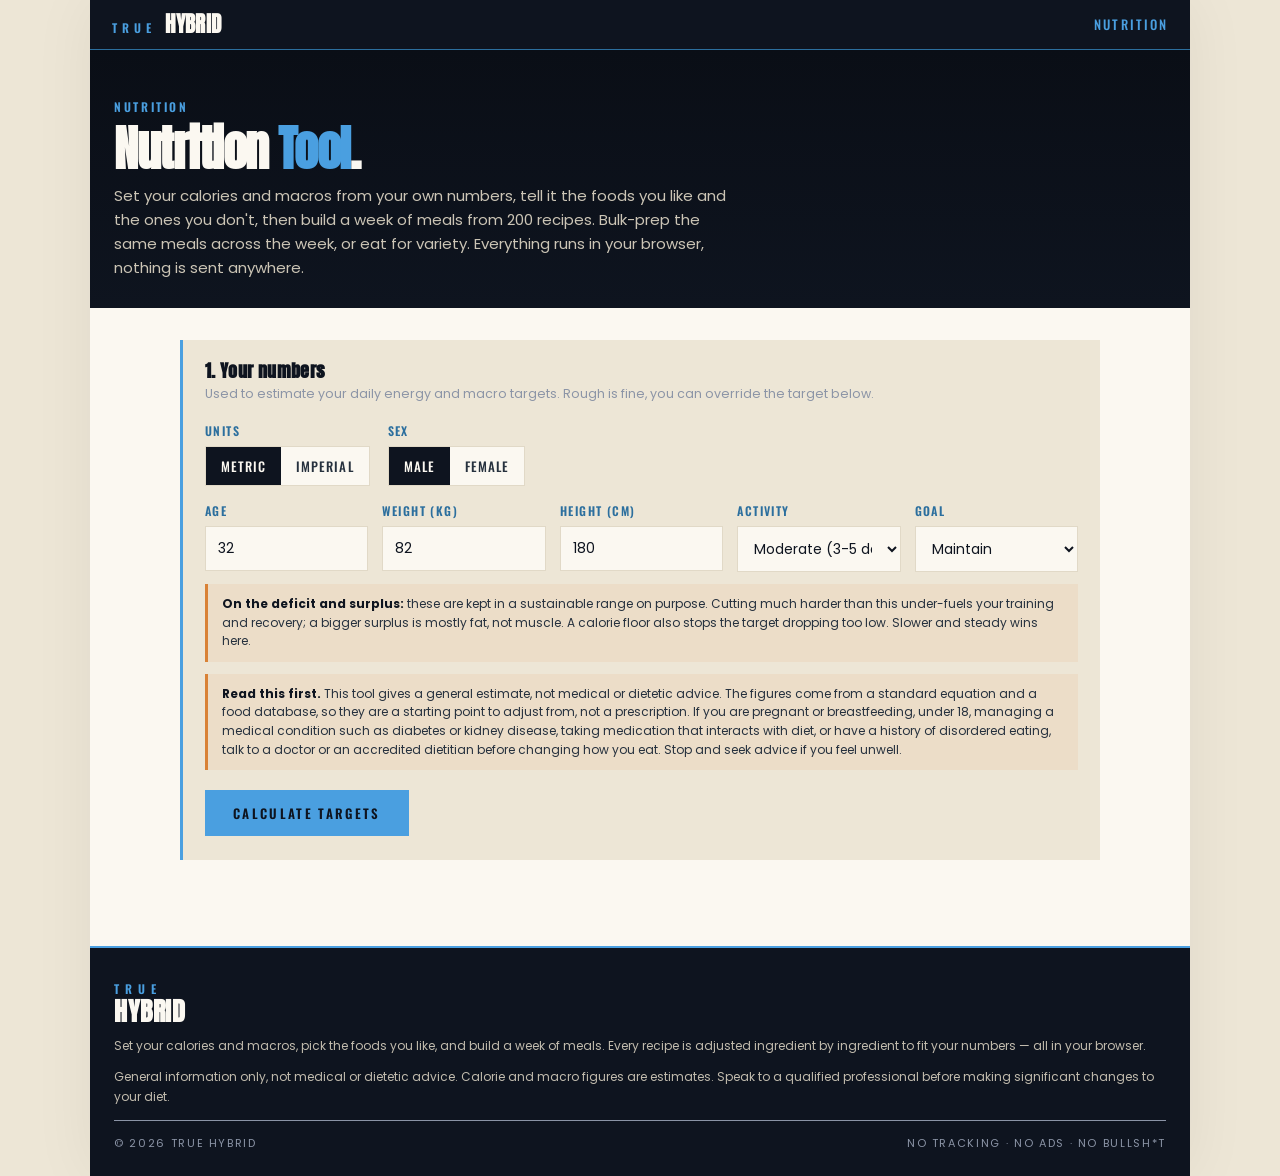
==== commit 1da7f118: "Add files via upload" ====
--- a/index.html
+++ b/index.html
@@ -10,8 +10,8 @@
 <meta name="apple-mobile-web-app-capable" content="yes">
 <meta name="apple-mobile-web-app-status-bar-style" content="black-translucent">
 <meta name="apple-mobile-web-app-title" content="True Hybrid">
-<title>True Hybrid, Free Nutrition Tool</title>
-<meta name="description" content="Calculate your daily macros and build a week of meals from a library of 200 recipes. Bulk-prep or daily variety, with food likes, dislikes and preference filters. Runs entirely in your browser.">
+<title>True Hybrid, Nutrition Tool</title>
+<meta name="description" content="Calculate your daily calories and macros, then build a week of meals from a library of 200 single-serving recipes. Bulk-prep or daily variety, with likes, dislikes and dietary filters. Runs entirely in your browser.">
 <link rel="stylesheet" href="assets/styles.css">
 <link rel="icon" type="image/svg+xml" href="data:image/svg+xml,%3Csvg xmlns='http://www.w3.org/2000/svg' viewBox='0 0 32 32'%3E%3Crect width='32' height='32' fill='%230E141F'/%3E%3Ctext x='16' y='23' text-anchor='middle' fill='%234A9FE0' font-family='Arial,sans-serif' font-size='20' font-weight='bold'%3EH%3C/text%3E%3C/svg%3E">
 <style>
@@ -54,7 +54,9 @@
 .nt-readout .t .v { font-family:var(--display); font-style:normal; font-size:18px; font-weight:800; color:var(--ink); margin-top:3px; }
 .nt-readout .t .v.over { color: var(--warn); }
 .nt-readout .t .v.ok { color: var(--brass-dim); }
-.nt-readout .t .v.under { color: var(--warn); }
+.nt-readout .t .v.under { color: var(--brass-dim); opacity:0.75; }
+.nt-readout .t .v.over { color: var(--warn); }
+.nt-readout .t .v .arrow { font-size:11px; font-weight:700; margin-left:2px; }
 .nt-note { font-size:12.5px; color:var(--char); line-height:1.55; margin-top:12px; background:rgba(74,159,224,0.10); border-left:3px solid var(--brass); padding:12px 14px; }
 .nt-note strong{color:var(--ink);}
 
@@ -254,7 +256,7 @@
     <div class="nt-card nt-hidden" id="nt-result-card">
       <h2>Your week</h2>
       <div id="nt-readout-wrap">
-        <div class="hint" style="margin-bottom:2px;">Delivered per day, averaged across the week. Orange means more than 10% over target on calories, carbs, or fats.</div>
+        <div class="hint" style="margin-bottom:2px;">Delivered per day, averaged across the week. Ingredient amounts in each recipe are tuned to your targets, so these should sit close. Amber with &#9650; is more than 10% over; faded with &#9660; more than 10% under. Unmarked is within 10%.</div>
         <div class="nt-readout" id="nt-readout"></div>
         <div id="nt-offtarget" class="nt-caveat nt-hidden" style="margin-top:10px;"></div>
         <div class="nt-note" id="nt-swap-note"><strong>Swapping a meal changes the totals.</strong> A swap can push a macro into surplus or deficit without you noticing, so glance back at this readout after any swap. Anything in orange is over the 10% threshold.</div>
@@ -270,7 +272,7 @@
     <a href="/" class="th-brand th-brand--footer" aria-label="True Hybrid, home">
       <span class="th-true">true</span><span class="th-hybrid">HYBRID</span>
     </a>
-    <p>A free nutrition tool. Set your calories and macros, pick the foods you like, and build a week of meals &mdash; all in your browser.</p>
+    <p>Set your calories and macros, pick the foods you like, and build a week of meals. Every recipe is adjusted ingredient by ingredient to fit your numbers &mdash; all in your browser.</p>
     <p class="footer-disclaimer">General information only, not medical or dietetic
       advice. Calorie and macro figures are estimates. Speak to a qualified
       professional before making significant changes to your diet.</p>
@@ -285,9 +287,450 @@
 <div class="nt-modal" id="nt-modal" role="dialog" aria-modal="true" aria-label="Recipe details"><div class="nt-modal-inner" id="nt-modal-inner"></div></div>
 
 <script src="assets/jspdf.umd.min.js"></script>
-<script src="assets/scale.js"></script>
+<script>
+/* assets/scale.js, inlined so a missing file can never break the page */
+/* True Hybrid, ingredient scaling.
+ *
+ * Every recipe in recipes.json is exactly one serving, so a portion multiplier
+ * can be applied directly to the ingredient list. This module scales the
+ * printed amounts using the same rounding the recipe book uses, so a 1.4x
+ * portion shows amounts you can actually weigh.
+ *
+ *   scaleIngredient('200g lean topside (raw), sliced', 1.4)
+ *     -> '280g lean topside (raw), sliced'
+ *
+ *   scaleRecipe(recipe, 1.4)
+ *     -> { ...recipe, portion: 1.4, calories, protein, carbs, fats, fibre,
+ *          ingredients: [...scaled] }
+ *
+ * Units are left alone where scaling them would be meaningless: percentages
+ * (95% lean), dimensions (5cm pieces), oven temperatures and cooking times.
+ */
+(function (root, factory) {
+  var api = factory();
+  // Export both ways rather than either/or: some environments define `module`
+  // even in a browser, which previously left window.THScale undefined.
+  if (typeof module === 'object' && module.exports) module.exports = api;
+  if (root) root.THScale = api;
+})(typeof self !== 'undefined' ? self : (typeof globalThis !== 'undefined' ? globalThis : this), function () {
+  'use strict';
+
+  var UNIT = '(?:kg|g|ml|l|tbsp|tsp|cups?)';
+  var NUM = '(?:\\d+\\s+\\d+\\/\\d+|\\d+\\/\\d+|\\d+(?:\\.\\d+)?)';
+  var BLOCK = new RegExp('(' + NUM + ')\\s*(' + UNIT + ')?\\b', 'gi');
+  var NOSCALE = /^\s*(?:%|\+|cm\b|mm\b|min\b|mins\b|minute|degrees|C\b|F\b)/i;
+  var ITEMS = '(?:egg|tortilla|fillet|bun|wrap|muffin|crumpet|slice|bagel|pita|' +
+              'rice cake|crispbread|banana|apple|sausage|waffle|pancake|' +
+              'pouch|tin|can|jar|sachet|packet)';
+  var DISCRETE = new RegExp('^[^,()]{0,28}?\\b' + ITEMS + 's?\\b', 'i');
+
+  var SINGULAR = {
+    'whole eggs': 'whole egg', 'egg whites': 'egg white', 'eggs': 'egg',
+    'tortillas': 'tortilla', 'fillets': 'fillet', 'buns': 'bun', 'wraps': 'wrap',
+    'muffins': 'muffin', 'crumpets': 'crumpet', 'slices': 'slice', 'bagels': 'bagel',
+    'rice cakes': 'rice cake', 'crispbreads': 'crispbread', 'bananas': 'banana',
+    'apples': 'apple', 'sausages': 'sausage', 'waffles': 'waffle',
+    'pancakes': 'pancake', 'crackers': 'cracker', 'potatoes': 'potato',
+    'pouches': 'pouch', 'tins': 'tin', 'cans': 'can', 'sachets': 'sachet',
+    'jars': 'jar', 'packets': 'packet'
+  };
+
+  var NICE = [[1, 4], [1, 3], [1, 2], [2, 3], [3, 4]];
+
+  function value(s) {
+    s = String(s).trim();
+    if (s.indexOf(' ') > -1 && s.indexOf('/') > -1) {
+      var bits = s.split(/\s+/);
+      var fr = bits[1].split('/');
+      return parseFloat(bits[0]) + parseFloat(fr[0]) / parseFloat(fr[1]);
+    }
+    if (s.indexOf('/') > -1) {
+      var f = s.split('/');
+      return parseFloat(f[0]) / parseFloat(f[1]);
+    }
+    return parseFloat(s);
+  }
+
+  function fmtWeight(x) {
+    if (x >= 40) return String(Math.round(x / 5) * 5);
+    if (x >= 10) return String(Math.round(x));
+    if (x >= 1) return Math.abs(x - Math.round(x)) < 0.3
+      ? String(Math.round(x)) : trimZero(x.toFixed(1));
+    return trimZero(x.toFixed(1));
+  }
+
+  function trimZero(s) { return s.replace(/\.0$/, ''); }
+
+  function fmtFrac(x) {
+    if (x <= 0) return null;
+    var whole = Math.floor(x), rem = x - whole, best = null, bestErr = 1;
+    for (var i = 0; i < NICE.length; i++) {
+      // round before comparing so an exact tie resolves identically to the
+      // reference implementation (first candidate wins, the simpler fraction)
+      var err = Math.round(Math.abs(NICE[i][0] / NICE[i][1] - rem) * 1e6) / 1e6;
+      if (err < bestErr) { bestErr = err; best = NICE[i]; }
+    }
+    if (rem < 0.08) return whole ? String(whole) : null;
+    if (bestErr > 0.13) return trimZero(x.toFixed(1));
+    var f = best[0] + '/' + best[1];
+    return whole ? whole + ' ' + f : f;
+  }
+
+  var PLURAL = {}, PLURAL_KEYS = [], SINGULAR_KEYS = [];
+  (function(){
+    for (var k in SINGULAR) PLURAL[SINGULAR[k]] = k;
+    // Longest first, so "egg white" is matched before "egg" and we never
+    // produce "eggs whites".
+    PLURAL_KEYS = Object.keys(PLURAL).sort(function(a,b){ return b.length - a.length; });
+    SINGULAR_KEYS = Object.keys(SINGULAR).sort(function(a,b){ return b.length - a.length; });
+  })();
+
+  // "2 pouch" reads wrong; if the count went above one, put the noun back in
+  // the plural.
+  function pluralise(text) {
+    var head = text.split(/[,(]/)[0];
+    var m = head.match(/^\s*(\d+(?:\s+\d\/\d)?|\d\/\d)\s+/);
+    if (!m) return text;
+    if (value(m[1]) <= 1) return text;
+    // Already plural ("5 egg whites"): leave it alone, or "egg" inside
+    // "egg whites" gets pluralised and yields "eggs whites".
+    for (var qi = 0; qi < SINGULAR_KEYS.length; qi++) {
+      if (new RegExp('\\b' + SINGULAR_KEYS[qi] + '\\b', 'i').test(head)) return text;
+    }
+    for (var pi = 0; pi < PLURAL_KEYS.length; pi++) {
+      var sing = PLURAL_KEYS[pi];
+      var re = new RegExp('\\b' + sing + '\\b(?!s)', 'i');
+      var hit = head.match(re);
+      if (hit) {
+        var at = text.toLowerCase().indexOf(hit[0].toLowerCase());
+        return text.slice(0, at) + PLURAL[sing] + text.slice(at + hit[0].length);
+      }
+    }
+    return text;
+  }
+
+  function singularise(text) {
+    var head = text.split(/[,(]/)[0];
+    if (!/^\s*1\s+\D/.test(head)) return text;
+    for (var si = 0; si < SINGULAR_KEYS.length; si++) {
+      var plur = SINGULAR_KEYS[si], sing = SINGULAR[plur];
+      var re = new RegExp('\\b' + plur + '\\b', 'i');
+      var m = head.match(re);
+      if (m) {
+        var at = text.toLowerCase().indexOf(m[0].toLowerCase());
+        return text.slice(0, at) + sing + text.slice(at + m[0].length);
+      }
+    }
+    return text;
+  }
+
+  // Spans like "(~20g each)" state a weight PER ITEM. When the count in front
+  // of them scales, that per-item weight must stay put, or the line scales twice.
+  function perUnitSpans(line) {
+    var spans = [], re = /\([^)]*\)/g, m;
+    while ((m = re.exec(line)) !== null) {
+      if (/\beach\b/i.test(m[0])) spans.push([m.index, m.index + m[0].length]);
+    }
+    return spans;
+  }
+
+  // A countable item can only move in halves, so "1 tin (95g drained)" at 0.75x
+  // must not become "1 tin (70g drained)" - the count and the weight would
+  // contradict each other. Work out the count's rounded ratio first, then apply
+  // that same ratio to everything else on the line.
+  function discreteRatio(line, factor) {
+    BLOCK.lastIndex = 0;
+    var m;
+    while ((m = BLOCK.exec(line)) !== null) {
+      var after = line.slice(m.index + m[0].length);
+      var before = line.slice(0, m.index);
+      if (m[2]) continue;                                  // has a unit, not a count
+      if (NOSCALE.test(after)) continue;
+      if (!DISCRETE.test(after.slice(0, 32))) continue;
+      var tail = before.replace(/\s+$/, '');
+      var ok = m.index === 0 || /(?:^|[,+(])\s*$/.test(before) || /\bof$/i.test(tail);
+      if (!ok) continue;
+      var base = value(m[1]);
+      if (!(base > 0)) continue;
+      var rounded = Math.max(0.5, Math.round(base * factor * 2) / 2);
+      return rounded / base;
+    }
+    return null;
+  }
+
+  function scaleDetailed(line, factor) {
+    if (!factor || Math.abs(factor - 1) < 1e-9) return { text: line, ratio: 1 };
+    var out = '', pos = 0, m, changed = false, ratios = [];
+    var frozen = perUnitSpans(line);
+    var dr = discreteRatio(line, factor);
+    if (dr != null) factor = dr;
+    function inFrozen(i) {
+      for (var k = 0; k < frozen.length; k++) if (i > frozen[k][0] && i < frozen[k][1]) return true;
+      return false;
+    }
+    BLOCK.lastIndex = 0;
+    while ((m = BLOCK.exec(line)) !== null) {
+      var after = line.slice(m.index + m[0].length);
+      var before = line.slice(0, m.index);
+      var unit = m[2];
+      if (NOSCALE.test(after)) continue;
+      if (inFrozen(m.index)) continue;
+      if (!unit) {
+        var tail = before.replace(/\s+$/, '');
+        var ok = m.index === 0 || /(?:^|[,+(])\s*$/.test(before) || /\bof$/i.test(tail);
+        if (!ok) continue;
+      }
+      var nv = value(m[1]) * factor, txt;
+      if (unit && /^(?:g|ml|kg|l)$/i.test(unit)) {
+        txt = fmtWeight(nv);
+      } else {
+        if (!unit && DISCRETE.test(after.slice(0, 32))) {
+          nv = Math.max(0.5, Math.round(nv * 2) / 2);
+        }
+        txt = fmtFrac(nv);
+      }
+      if (txt === null) continue;
+      var base = value(m[1]);
+      if (base > 0) ratios.push(value(txt) / base);
+      var trailer = m[0].slice(String(m[1]).length);
+      out += line.slice(pos, m.index) + txt + (trailer || ' ');
+      pos = m.index + m[0].length;
+      changed = true;
+    }
+    if (!changed) return { text: line, ratio: 1 };
+    out += line.slice(pos);
+    out = out.replace(/\s{2,}/g, ' ').replace(/\s+,/g, ',').trim();
+    var ratio = ratios.length
+      ? ratios.reduce(function (a, b) { return a + b; }, 0) / ratios.length
+      : 1;
+    return { text: pluralise(singularise(out)), ratio: ratio };
+  }
+
+  function scaleIngredient(line, factor) {
+    return scaleDetailed(line, factor).text;
+  }
+
+
+  // ---------------------------------------------------------------- fitting
+  // A single multiplier changes the SIZE of a meal but never its SHAPE: scale a
+  // 40%-fat dish by 1.4x and it is still 40% fat. To meet a macro split the
+  // amounts inside the recipe have to move relative to each other, which is what
+  // this does: nudge the rice up, the oil down, the chicken to suit, within
+  // bounds tight enough that the dish is still the dish.
+
+  // What each line mainly contributes, worked out from its own macros.
+  function roleOf(m, mealKcal) {
+    var kcal = m[0] || 0;
+    if (kcal < 8) return 'fixed';                       // seasoning, herbs, water
+    // A line carrying only a few percent of the meal cannot move its macros, but
+    // stretching it does produce silly amounts of sauce or veg. Hold it near size.
+    if (mealKcal && kcal / mealKcal < 0.09) return 'minor';
+    var p = (m[1] * 4) / kcal, c = (m[2] * 4) / kcal, f = (m[3] * 9) / kcal;
+    if (p >= c && p >= f) return 'protein';
+    if (c >= f) return 'carb';
+    return 'fat';
+  }
+
+  // How far each kind of ingredient may move from the meal's own portion size.
+  var REL = {
+    protein: [0.65, 1.55],
+    carb:    [0.55, 1.85],
+    fat:     [0.40, 1.45],
+    minor:   [0.85, 1.25],
+    fixed:   [1.00, 1.00]
+  };
+  var ABS = [0.30, 3.50];
+
+  function fitRecipe(recipe, want, opts) {
+    opts = opts || {};
+    var per = recipe.ingredientMacros;
+    var n = recipe.ingredients.length;
+    var base = recipe.calories > 0 ? (want.cal / recipe.calories) : 1;
+    base = Math.min(ABS[1], Math.max(ABS[0], base));
+
+    if (!per || per.length !== n) {                     // no per-line data: fall back
+      return scaleRecipe(recipe, base);
+    }
+
+    var lo = [], hi = [], x = [];
+    for (var i = 0; i < n; i++) {
+      var r = REL[roleOf(per[i], recipe.calories)];
+      lo.push(Math.max(ABS[0], base * r[0]));
+      hi.push(Math.min(ABS[1], base * r[1]));
+      x.push(base);
+    }
+
+    // Weights are in calorie-equivalents so the four targets are comparable.
+    // Calories matter most; the pull term keeps amounts near the honest portion
+    // so the solver cannot buy a macro fit by mangling the recipe.
+    var W = { cal: 1.0, prot: 0.9, carb: 0.8, fat: 1.1 };
+    // Fibre is not a target to hit, it is a ceiling not to sail past. Big
+    // calorie plans scale up oats, beans and wholegrains, and fibre rides along
+    // with them: left alone this reached 135 g a day, which nobody can stomach.
+    var fibMax = want.fibMax != null ? want.fibMax : Infinity;
+    var W_FIB = 2.2;
+    var PULL = opts.pull == null ? 0.06 : opts.pull;
+    var tgt = [want.cal, want.prot || 0, want.carb || 0, want.fat || 0];
+    var SCALE = [1, 4, 4, 9];
+    var WT = [W.cal, W.prot, W.carb, W.fat];
+
+    function totals() {
+      var t = [0, 0, 0, 0, 0];
+      for (var i = 0; i < n; i++)
+        for (var k = 0; k < 5; k++) t[k] += (per[i][k] || 0) * x[i];
+      return t;
+    }
+
+    // Coordinate descent: for one ingredient at a time the error is a simple
+    // quadratic, so the best value has a closed form. Clamp it and move on.
+    var t = totals();
+    for (var pass = 0; pass < 60; pass++) {
+      var moved = false;
+      for (var i = 0; i < n; i++) {
+        if (hi[i] - lo[i] < 1e-9) continue;
+        var A = 0, B = 0;
+        // Only bites when the meal is over its fibre ceiling, so normal meals
+        // are untouched.
+        if (isFinite(fibMax) && t[4] > fibMax && per[i][4] > 0) {
+          var af = per[i][4] * 4;
+          var restF = (t[4] - per[i][4] * x[i]) * 4;
+          A += W_FIB * af * af;
+          B += W_FIB * af * (restF - fibMax * 4);
+        }
+        for (var k = 0; k < 4; k++) {
+          var a = per[i][k] * SCALE[k];
+          if (!a) continue;
+          var rest = (t[k] - per[i][k] * x[i]) * SCALE[k];
+          var w = WT[k];
+          A += w * a * a;
+          B += w * a * (rest - tgt[k] * SCALE[k]);
+        }
+        var refCal = Math.max(per[i][0], 1);
+        A += PULL * refCal * refCal;
+        B -= PULL * refCal * refCal * base;
+        if (A <= 0) continue;
+        var nx = Math.min(hi[i], Math.max(lo[i], -B / A));
+        if (Math.abs(nx - x[i]) > 1e-6) {
+          for (var k2 = 0; k2 < 5; k2++) t[k2] += (per[i][k2] || 0) * (nx - x[i]);
+          x[i] = nx; moved = true;
+        }
+      }
+      if (!moved) break;
+    }
+
+    // Round each amount to something weighable, then re-add the macros from what
+    // was actually printed, so the numbers describe the food on the page.
+    var out = Object.assign({}, recipe);
+    var lines = recipe.ingredients.map(function (l, i) { return scaleDetailed(l, x[i]); });
+    out.ingredients = lines.map(function (d) { return d.text; });
+    out.factors = lines.map(function (d) { return d.ratio; });
+    out.portion = base;
+    var acc = [0, 0, 0, 0, 0];
+    for (var i2 = 0; i2 < n; i2++)
+      for (var k3 = 0; k3 < 5; k3++) acc[k3] += (per[i2][k3] || 0) * lines[i2].ratio;
+    out.calories = Math.round(acc[0]); out.protein = Math.round(acc[1]);
+    out.carbs = Math.round(acc[2]);    out.fats = Math.round(acc[3]);
+    out.fibre = Math.round(acc[4]);    out.exact = true;
+    out.tuned = true;
+    return out;
+  }
+
+  // Re-apply a solved set of per-ingredient factors, optionally for a batch
+  // (bulk prep cooks x7). Macros come back out of the rounded amounts.
+  function applyFactors(recipe, factors, batch) {
+    batch = batch || 1;
+    var per = recipe.ingredientMacros;
+    var lines = recipe.ingredients.map(function (l, i) {
+      return scaleDetailed(l, (factors && factors[i] != null ? factors[i] : 1) * batch);
+    });
+    var acc = [0, 0, 0, 0, 0];
+    if (per && per.length === lines.length) {
+      for (var i = 0; i < lines.length; i++)
+        for (var k = 0; k < 5; k++) acc[k] += (per[i][k] || 0) * lines[i].ratio;
+    }
+    return {
+      ingredients: lines.map(function (d) { return d.text; }),
+      calories: Math.round(acc[0] / batch), protein: Math.round(acc[1] / batch),
+      carbs: Math.round(acc[2] / batch), fats: Math.round(acc[3] / batch),
+      fibre: Math.round(acc[4] / batch)
+    };
+  }
+
+  // Portions the tool should never produce: below this you cannot weigh it,
+  // above it the recipe stops behaving the same way in the pan.
+  var MIN_PORTION = 0.5, MAX_PORTION = 3.0;
+
+  function clampPortion(factor) {
+    return Math.min(MAX_PORTION, Math.max(MIN_PORTION, factor));
+  }
+
+  function roundPortion(factor) {
+    return Math.round(clampPortion(factor) * 20) / 20;   // nearest 0.05
+  }
+
+  // Amounts get rounded so they can be weighed: 1.25 apples becomes 1 1/2.
+  // The macros shown must describe the food actually listed, so when a recipe
+  // carries per-ingredient nutrition we re-add it from the rounded amounts
+  // instead of multiplying the recipe totals by the requested factor.
+  // NOTE: no clamping here. Bulk-prep asks for 7x a portion, which is a
+  // legitimate factor; the 0.5x-3.0x bounds apply to a single plated portion
+  // and are the planner's job to enforce via clampPortion/roundPortion.
+  function scaleRecipe(recipe, factor) {
+    var f = factor;
+    var out = Object.assign({}, recipe);
+    out.portion = f;
+    var lines = recipe.ingredients.map(function (l) { return scaleDetailed(l, f); });
+    out.ingredients = lines.map(function (d) { return d.text; });
+
+    var per = recipe.ingredientMacros;
+    if (per && per.length === lines.length) {
+      var t = [0, 0, 0, 0, 0];
+      for (var i = 0; i < lines.length; i++) {
+        for (var k = 0; k < 5; k++) t[k] += (per[i][k] || 0) * lines[i].ratio;
+      }
+      out.calories = Math.round(t[0]); out.protein = Math.round(t[1]);
+      out.carbs = Math.round(t[2]); out.fats = Math.round(t[3]); out.fibre = Math.round(t[4]);
+      out.exact = true;
+    } else {
+      out.calories = Math.round(recipe.calories * f); out.protein = Math.round(recipe.protein * f);
+      out.carbs = Math.round(recipe.carbs * f); out.fats = Math.round(recipe.fats * f);
+      out.fibre = Math.round(recipe.fibre * f); out.exact = false;
+    }
+    return out;
+  }
+
+  return {
+    scaleIngredient: scaleIngredient,
+    scaleDetailed: scaleDetailed,
+    fitRecipe: fitRecipe,
+    applyFactors: applyFactors,
+    roleOf: roleOf,
+    scaleRecipe: scaleRecipe,
+    clampPortion: clampPortion,
+    roundPortion: roundPortion,
+    MIN_PORTION: MIN_PORTION,
+    MAX_PORTION: MAX_PORTION
+  };
+});
+
+</script>
 <script>
 document.getElementById('year').textContent = new Date().getFullYear();
+
+// If anything below throws while the page is setting up, the buttons after the
+// failure never get wired and the tool looks dead. Surface it instead.
+function bootError(msg){
+  const w=document.getElementById('nt-warn');
+  if(w){ w.textContent=msg; w.classList.remove('nt-hidden'); }
+  else {
+    const d=document.createElement('div');
+    d.style.cssText='background:#8c2f2f;color:#fff;padding:14px;font:14px/1.5 system-ui;text-align:center';
+    d.textContent=msg; document.body.insertBefore(d, document.body.firstChild);
+  }
+}
+window.addEventListener('error', function(e){
+  bootError('Something failed to load, so the tool may not work. '+(e.message||''));
+});
 if("serviceWorker" in navigator){window.addEventListener("load",function(){navigator.serviceWorker.register("/sw.js").catch(function(){});});}
 
 const OFF_TARGET = 0.10;
@@ -295,8 +738,19 @@
 let RECIPES = [];
 const state = { units:'metric', sex:'male', meals:4, mode:'variety', target:null, plan:null };
 
-fetch('data/recipes.json').then(r=>r.json()).then(d=>{ RECIPES = Array.isArray(d)?d:(d.recipes||[]); })
-  .catch(()=>{ RECIPES=[]; });
+// Try the documented path first, then the flat one, so the tool still works if
+// the files were uploaded without the data/ folder.
+const RECIPE_PATHS = ['data/recipes.json','recipes.json','/data/recipes.json'];
+function loadRecipes(i){
+  if(i>=RECIPE_PATHS.length){ RECIPES=[]; bootError('Could not load the recipe data (recipes.json). Check that it uploaded, and that it sits at data/recipes.json next to index.html.'); return; }
+  fetch(RECIPE_PATHS[i])
+    .then(r=>{ if(!r.ok) throw new Error(r.status); return r.json(); })
+    .then(d=>{ const list = Array.isArray(d)?d:(d.recipes||[]);
+      if(!list.length) throw new Error('empty');
+      RECIPES=list; })
+    .catch(()=>loadRecipes(i+1));
+}
+loadRecipes(0);
 
 function seg(id, key, cast){
   document.getElementById(id).addEventListener('click', e=>{
@@ -368,7 +822,14 @@
   let cal = Math.round(bmr*act*(1+goal));
   const floor = state.sex==='male'?1500:1200;
   if(cal<floor) cal=floor;
-  const protein = Math.round(kg*2.0);
+  // Protein starts at 2.0 g per kg, then gets bounded as a share of intake.
+  // Unbounded, a heavy person on a deficit was being asked for 44% of their
+  // calories from protein, which no realistic set of meals can supply, and a
+  // light person on a big surplus was asked for 14%, which everything overshoots.
+  let protein = kg*2.0;
+  protein = Math.min(protein, cal*0.32/4);   // ceiling: achievable from real food
+  protein = Math.max(protein, cal*0.18/4);   // floor: keeps protein meaningful
+  protein = Math.round(Math.min(protein, kg*2.5));
   const fats = Math.round(cal*0.25/9);
   const carbs = Math.max(0, Math.round((cal - protein*4 - fats*9)/4));
   state.target = { cal, protein, carbs, fats };
@@ -440,29 +901,59 @@
   return ['lunch','dinner'];
 }
 const SHARE={ breakfast:1, lunch:1.15, dinner:1.2, snack:0.55 };
+// Fibre is a ceiling, not a target. Roughly 14g per 1000 kcal is the usual
+// guideline; this allows a generous margin over it but stops a 4700 kcal plan
+// stacking up 135g of fibre, which is genuinely unpleasant to eat.
+function fibreCeiling(){
+  let c = Math.max(30, Math.min(55, 16 * state.target.cal / 1000));
+  // Plant-based eating is inherently higher in fibre and people eating that way
+  // are used to it. Holding vegan plans to the same ceiling as everyone else
+  // just forces the macros off instead.
+  const vegan = document.getElementById('f-vegan') && document.getElementById('f-vegan').checked;
+  const veg   = document.getElementById('f-veg')   && document.getElementById('f-veg').checked;
+  if(vegan) c *= 1.45; else if(veg) c *= 1.15;
+  return c;
+}
 function slotTargets(n){
   const s=slots(n); const w=s.map(x=>SHARE[x]); const sum=w.reduce((a,b)=>a+b,0);
-  return s.map((type,i)=>({ type, cal: state.target.cal*w[i]/sum,
-                                  prot: state.target.protein*w[i]/sum }));
+  const fib=fibreCeiling();
+  return s.map((type,i)=>({ type, share:w[i]/sum,
+    cal: state.target.cal*w[i]/sum, prot: state.target.protein*w[i]/sum,
+    carb: state.target.carbs*w[i]/sum, fat: state.target.fats*w[i]/sum,
+    fibMax: fib*w[i]/sum }));
 }
 
 // Scoring on calories alone let a plan hit its calorie target with whatever
 // protein happened to come along, which on restricted diets fell as much as
 // 40% short. Protein is a headline promise of the tool, so it is scored too.
-function pickFor(type, calTarget, used, protTarget){
+// A portion multiplier scales all of a recipe's macros together, so it can move
+// the size of a meal but never its shape. Hitting a macro split therefore has to
+// come from which recipes get chosen. This scores candidates on all four numbers
+// at once, in calorie-equivalent terms so they are comparable.
+const W_CARB = 0.85, W_FAT = 1.25, W_PROT_SHORT = 3.5, W_PROT_OVER = 2.0;
+
+function pickFor(type, want, used){
   const pool=RECIPES.filter(r=>r.mealType===type && passesFilters(r));
   if(!pool.length) return null;
   const scored=[];
   for(const r of pool){
-    const per=r.calories/(r.servings||1);
-    let mult=THScale.clampPortion(calTarget/per);
-    const delivered=per*mult;
-    let score=Math.abs(delivered-calTarget);
-    if(protTarget>0){
-      const gotP=(r.protein/(r.servings||1))*mult;
-      // Falling short of protein costs more than overshooting it.
-      const miss=protTarget-gotP;
-      score += (miss>0 ? miss*14 : -miss*4);
+    const per=1/(r.servings||1);
+    const cal=r.calories*per;
+    if(cal<=0) continue;
+    const mult=THScale.clampPortion(want.cal/cal);
+    const gotCal=cal*mult, gotP=r.protein*per*mult,
+          gotC=r.carbs*per*mult, gotF=r.fats*per*mult;
+    let score=Math.abs(gotCal-want.cal);
+    score += Math.abs(gotC-(want.carb||0))*4*W_CARB;
+    score += Math.abs(gotF-(want.fat||0))*9*W_FAT;
+    const missP=(want.prot||0)-gotP;
+    // Falling short of protein costs more than overshooting it.
+    score += (missP>0 ? missP*4*W_PROT_SHORT : -missP*4*W_PROT_OVER);
+    // Fibre only counts against a recipe once the slot's budget is spent, so
+    // high-volume plans stop stacking beans on oats on wholegrains.
+    if(want.fibMax!=null){
+      const gotFib=(r.fibre||0)*per*mult;
+      if(gotFib>want.fibMax) score += (gotFib-want.fibMax)*22;
     }
     score -= likeBoost(r)*120;          // favour liked foods
     if(used.has(r.id)) score+=400;
@@ -471,9 +962,8 @@
   if(!scored.length) return null;
   scored.sort((a,b)=>a.score-b.score);
   // Always taking the single best made every day of the week identical. Draw
-  // from a shortlist of good-enough options instead, so the week stays varied
-  // without letting a poor fit through.
-  const cut=scored[0].score+90;
+  // from a shortlist of good-enough options instead.
+  const cut=scored[0].score+110;
   const short=scored.filter(x=>x.score<=cut).slice(0,8);
   const pickOne=short[Math.floor(Math.random()*short.length)];
   return { r:pickOne.r, mult:pickOne.mult };
@@ -484,12 +974,25 @@
 function batchSize(){ return state.mode==='bulk' ? 7 : 1; }
 // Macros are re-added from the rounded ingredient amounts, so what the plan
 // counts is exactly what the ingredient list tells you to cook.
-function scaledMeal(pick, type){
-  const r=pick.r, b=batchSize();
-  const s=THScale.scaleRecipe(r, pick.mult*b);
-  return { id:r.id, type, name:r.name, mult:pick.mult,
-    cal:Math.round(s.calories/b), protein:Math.round(s.protein/b),
-    carbs:Math.round(s.carbs/b), fats:Math.round(s.fats/b), fibre:Math.round(s.fibre/b) };
+// Fit the ingredient amounts inside the recipe to what this slot needs, rather
+// than scaling the whole dish by one number. Falls back to a plain multiplier if
+// a recipe has no per-ingredient data.
+function fitMeal(r, want, type){
+  const f=THScale.fitRecipe(r, want);
+  const factors=f.factors || r.ingredients.map(()=>f.portion||1);
+  const b=batchSize();
+  const shown=THScale.applyFactors(r, factors, b);
+  return { id:r.id, type, name:r.name, mult:f.portion, factors,
+    cal:shown.calories, protein:shown.protein, carbs:shown.carbs,
+    fats:shown.fats, fibre:shown.fibre };
+}
+function scaledMeal(pick, type, want){
+  const r=pick.r;
+  const w = want || { cal:(r.calories/(r.servings||1))*pick.mult,
+                      prot:(r.protein/(r.servings||1))*pick.mult,
+                      carb:(r.carbs/(r.servings||1))*pick.mult,
+                      fat:(r.fats/(r.servings||1))*pick.mult };
+  return fitMeal(r, w, type);
 }
 
 // Calories a pick actually delivers once its amounts are rounded to something
@@ -526,20 +1029,76 @@
   picks.forEach((p,i)=>{ p.mult=best[i]; });
   return picks;
 }
-// Pick a full day of meals for the given slot targets, then normalize to target.
+// Pick a full day of meals, then tune the amounts inside each one.
+//
+// Two stages. First choose recipes whose macro shape suits what is left of the
+// day, because no amount of adjusting turns a nut snack into a carb source.
+// Then solve the ingredient amounts inside each chosen recipe so the day lands
+// on the person's actual calorie and macro targets. A couple of refinement
+// passes redistribute whatever the rounding leaves over.
 function buildMeals(st){
-  const used=new Set(); const picks=[];
-  st.forEach(s=>{ const p=pickFor(s.type,s.cal,used,s.prot); if(p){ used.add(p.r.id); picks.push({r:p.r,mult:p.mult,type:s.type}); } });
-  normalizePicks(picks);
-  return picks.map(p=>scaledMeal(p,p.type));
-}
-// Re-normalize an existing set of scaled meals (used after a swap) so the day
-// still hits the target once one meal has been replaced.
-function renormMeals(meals){
-  const picks=meals.map(m=>({r:RECIPES.find(x=>x.id===m.id),mult:m.mult,type:m.type})).filter(p=>p.r);
-  normalizePicks(picks);
-  return picks.map(p=>scaledMeal(p,p.type));
-}
+  const used=new Set(); const chosen=[];
+  const rem={ cal:state.target.cal, prot:state.target.protein,
+              carb:state.target.carbs, fat:state.target.fats, fib:fibreCeiling() };
+  let shareLeft=st.reduce((a,s)=>a+s.share,0);
+  st.forEach(s=>{
+    const w = shareLeft>0 ? s.share/shareLeft : 1;
+    const want={ cal:Math.max(1,rem.cal*w), prot:Math.max(0,rem.prot*w),
+                 carb:Math.max(0,rem.carb*w), fat:Math.max(0,rem.fat*w),
+                 fibMax:Math.max(4, rem.fib*w) };
+    const p=pickFor(s.type, want, used);
+    if(!p) return;
+    used.add(p.r.id);
+    const meal=fitMeal(p.r, want, s.type);
+    chosen.push(meal);
+    rem.cal-=meal.cal; rem.prot-=meal.protein; rem.carb-=meal.carbs; rem.fat-=meal.fats;
+    rem.fib-=meal.fibre;
+    shareLeft-=s.share;
+  });
+  return refineMeals(chosen, st);
+}
+
+// Re-solve every meal against the day's remaining need. Each pass gets closer,
+// because the amounts each meal can supply are now known rather than assumed.
+function refineMeals(meals, st){
+  if(!meals.length || !state.target) return meals;
+  const shares=meals.map(m=>{ const s=st.find(x=>x.type===m.type); return s?s.share:1/meals.length; });
+  const shareSum=shares.reduce((a,b)=>a+b,0)||1;
+  let best=meals, bestErr=dayError(meals);
+  for(let pass=0; pass<3 && bestErr>0.004; pass++){
+    const next=[]; const rem={ cal:state.target.cal, prot:state.target.protein,
+                               carb:state.target.carbs, fat:state.target.fats,
+                               fib:fibreCeiling() };
+    let left=shareSum;
+    meals.forEach((m,i)=>{
+      const r=RECIPES.find(x=>x.id===m.id); if(!r){ next.push(m); return; }
+      const w = left>0 ? shares[i]/left : 1;
+      const want={ cal:Math.max(1,rem.cal*w), prot:Math.max(0,rem.prot*w),
+                   carb:Math.max(0,rem.carb*w), fat:Math.max(0,rem.fat*w),
+                   fibMax:Math.max(4, rem.fib*w) };
+      const fitted=fitMeal(r, want, m.type);
+      next.push(fitted);
+      rem.cal-=fitted.cal; rem.prot-=fitted.protein; rem.carb-=fitted.carbs; rem.fat-=fitted.fats;
+      rem.fib-=fitted.fibre;
+      left-=shares[i];
+    });
+    const err=dayError(next);
+    if(err<bestErr){ bestErr=err; best=next; }
+    meals=next;
+  }
+  return best;
+}
+
+// One number for how far a day sits from target, so passes can be compared.
+function dayError(meals){
+  if(!state.target) return 0;
+  const t=dayTotals(meals), g=state.target;
+  const rel=(a,b)=> b>0 ? Math.abs(a-b)/b : 0;
+  return rel(t.cal,g.cal)*1.6 + rel(t.protein,g.protein) + rel(t.carbs,g.carbs) + rel(t.fats,g.fats);
+}
+
+// Re-tune an existing set of meals (used after a swap) so the day still lands.
+function renormMeals(meals){ return refineMeals(meals.slice(), slotTargets(meals.length)); }
 
 // ---- ingredient scaling ----
 // Every recipe in recipes.json is exactly one serving, so a portion multiplier
@@ -551,6 +1110,10 @@
 function dailyFactor(meal){ const r=RECIPES.find(x=>x.id===meal.id); return meal.mult/(r&&r.servings||1); }
 function scaledIngredients(meal, factor){
   const r=RECIPES.find(x=>x.id===meal.id); if(!r) return [];
+  if(meal.factors && meal.factors.length===r.ingredients.length){
+    const b = (factor && meal.mult) ? (factor/meal.mult) : 1;   // 1 for a plate, 7 for a batch
+    return THScale.applyFactors(r, meal.factors, Math.round(b)||1).ingredients;
+  }
   return (r.ingredients||[]).map(i=>THScale.scaleIngredient(i, factor));
 }
 
@@ -589,11 +1152,14 @@
   // Overshoot and shortfall both matter. The old readout only coloured a macro
   // when it went over, so a plan that missed protein looked fine.
   const cls=(v,tg)=> v>tg*(1+OFF_TARGET)?'over' : (v<tg*(1-OFF_TARGET)?'under':'ok');
+  // Show direction, not just colour. Over and under used to look identical.
+  const mark=(v,tg)=>{ const c=cls(v,tg); return c==='over'?'<span class="arrow">&#9650;</span>'
+    : c==='under'?'<span class="arrow">&#9660;</span>' : ''; };
   document.getElementById('nt-readout').innerHTML =
-    rcell('Calories',avg.cal,cls(avg.cal,t.cal))+
-    rcell('Protein',avg.protein+'g',cls(avg.protein,t.protein))+
-    rcell('Carbs',avg.carbs+'g',cls(avg.carbs,t.carbs))+
-    rcell('Fats',avg.fats+'g',cls(avg.fats,t.fats))+
+    rcell('Calories',avg.cal+mark(avg.cal,t.cal),cls(avg.cal,t.cal))+
+    rcell('Protein',avg.protein+'g'+mark(avg.protein,t.protein),cls(avg.protein,t.protein))+
+    rcell('Carbs',avg.carbs+'g'+mark(avg.carbs,t.carbs),cls(avg.carbs,t.carbs))+
+    rcell('Fats',avg.fats+'g'+mark(avg.fats,t.fats),cls(avg.fats,t.fats))+
     rcell('Fibre',avg.fibre+'g', avg.fibre>=25?'ok':'under');
 
   // Say in words what is off, rather than leaving a colour to be decoded.
@@ -672,17 +1238,19 @@
     const st=slotTargets(state.meals);
     if(state.plan.mode==='bulk'){
       const slotType=state.plan.slots[si].type;
-      const sl=st.find(s=>s.type===slotType);
-      const target=sl?.cal || state.target.cal/state.plan.slots.length;
+      const sl=st.find(s=>s.type===slotType) || {cal:state.target.cal/state.plan.slots.length,prot:0,carb:0,fat:0};
       const used=new Set(state.plan.slots.map(m=>m.id));
-      const p=pickFor(slotType,target,used,sl?.prot||0); if(p) state.plan.slots[si]=scaledMeal(p,slotType);
+      const p=pickFor(slotType,sl,used);
+      if(p){ state.plan.slots[si]=fitMeal(p.r,sl,slotType);
+             state.plan.slots=refineMeals(state.plan.slots,st); }
       state.plan.slots=renormMeals(state.plan.slots);
     } else {
       const meals=state.plan.days[di]; const slotType=meals[si].type;
-      const sl=st.filter(s=>s.type===slotType)[0];
-      const target=sl?.cal || state.target.cal/meals.length;
+      const sl=st.filter(s=>s.type===slotType)[0] || {cal:state.target.cal/meals.length,prot:0,carb:0,fat:0};
       const used=new Set(meals.map(m=>m.id));
-      const p=pickFor(slotType,target,used,sl?.prot||0); if(p) meals[si]=scaledMeal(p,slotType);
+      const p=pickFor(slotType,sl,used);
+      if(p){ meals[si]=fitMeal(p.r,sl,slotType);
+             state.plan.days[di]=refineMeals(meals,st); }
       state.plan.days[di]=renormMeals(meals);
     }
     renderPlan();
@@ -695,14 +1263,18 @@
   const isBulk = state.plan.mode==='bulk';
   const factor = isBulk ? dailyFactor(m)*7 : dailyFactor(m);
   const ings = scaledIngredients(m, factor);
+  const tuned = m.factors && m.factors.some(f=>Math.abs(f-(m.factors[0]||1))>0.02);
   const portionTip = isBulk
     ? `Amounts below make the <strong>whole week</strong> of this meal. Cook it all, then divide into 7 portions, one a day (about ${m.cal} kcal each).`
     : `Amounts below are scaled to <strong>your portion</strong> for this meal (${m.cal} kcal).`;
+  const tunedNote = tuned
+    ? ` Individual amounts have been adjusted to fit your macro targets, so they will differ a little from the recipe as written.`
+    : '';
   inner.innerHTML = `<button class="nt-modal-close" id="nt-close" aria-label="Close recipe">&times;</button>
     <h3>${r.name}</h3>
     <div class="desc">${r.description||''}</div>
     <div class="macros">This portion: ${m.cal} kcal &middot; P ${m.protein}g &middot; C ${m.carbs}g &middot; F ${m.fats}g &middot; ${m.fibre}g fibre</div>
-    <div class="portion-tip">${portionTip}</div>
+    <div class="portion-tip">${portionTip}${tunedNote}</div>
     <h4>Ingredients</h4><ul>${ings.map(i=>`<li>${i}</li>`).join('')}</ul>
     <h4>Method</h4><ol>${(r.instructions||[]).map(i=>`<li>${i}</li>`).join('')}</ol>`;
   const modal=document.getElementById('nt-modal');
@@ -717,7 +1289,11 @@
 
 // ---- PDF (now includes the full recipes) ----
 document.getElementById('nt-pdf').addEventListener('click',()=>{
-  if(!state.plan || !window.jspdf) return;
+  if(!state.plan) return;
+  if(!window.jspdf){
+    bootError('The PDF library did not load, so the download is unavailable. Check that assets/jspdf.umd.min.js uploaded with that exact filename.');
+    return;
+  }
   const { jsPDF } = window.jspdf; const doc=new jsPDF({unit:'pt',format:'a4'});
   const W=doc.internal.pageSize.getWidth(), M=54, CW=W-M*2; let y=54;
   const ink='#0E141F', blue='#2C6F9E', grey='#8B94A6';
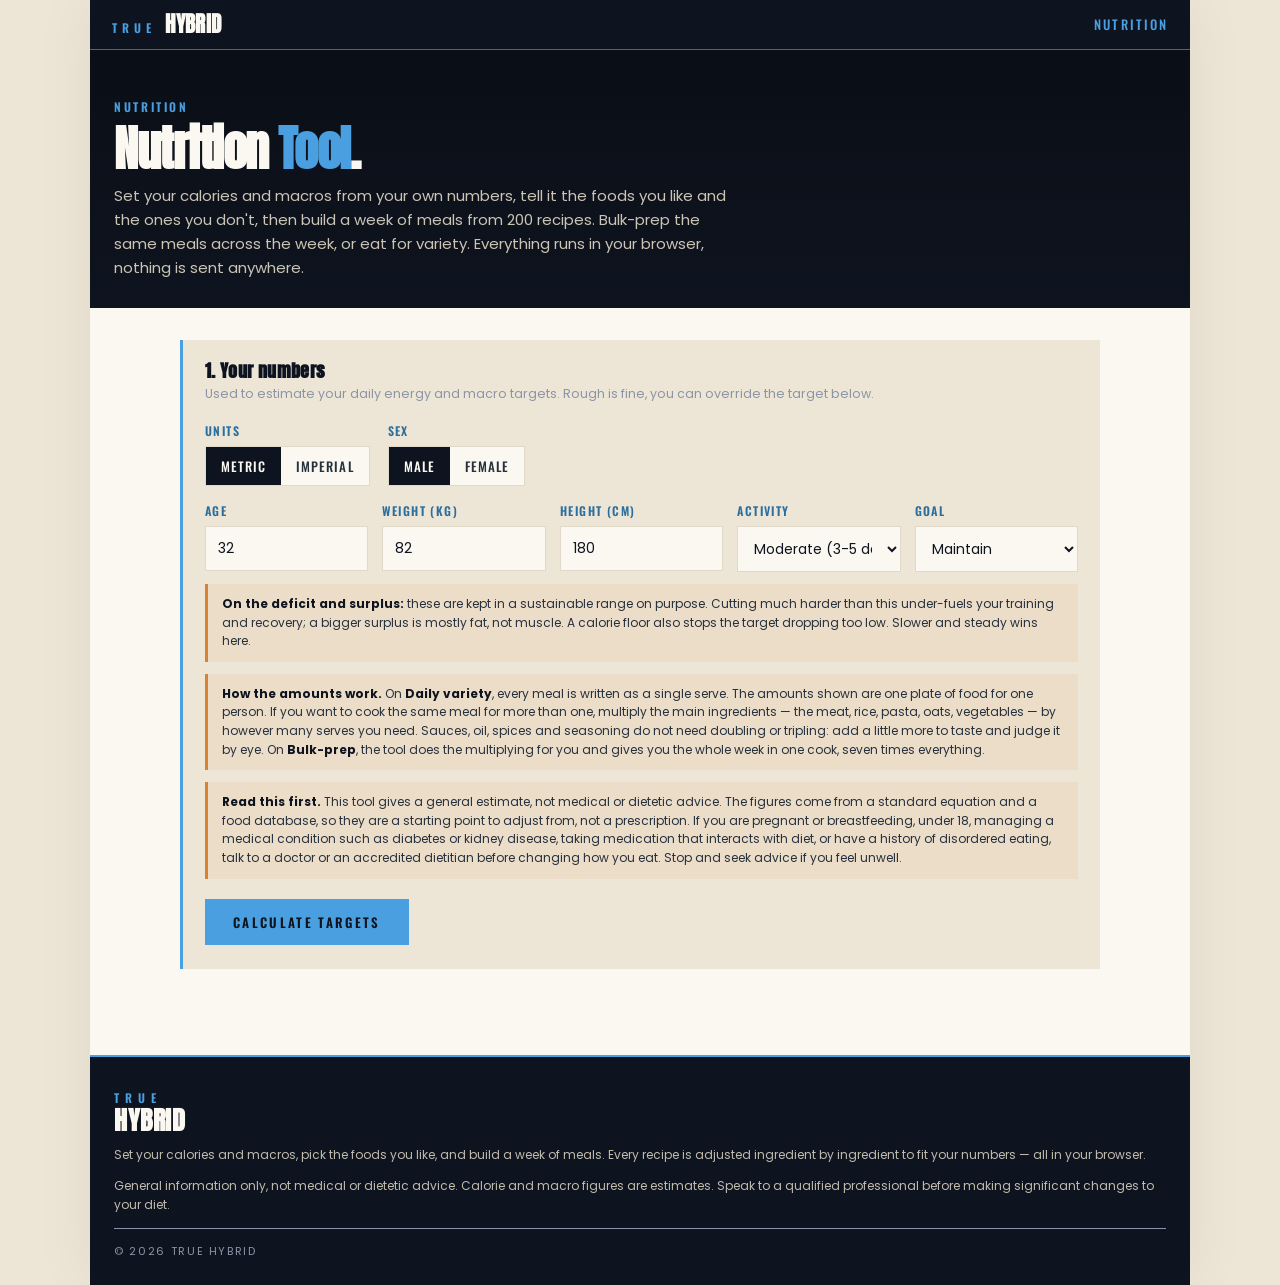
==== commit 7e79955e: "Add files via upload" ====
--- a/index.html
+++ b/index.html
@@ -175,6 +175,15 @@
         </div>
       </div>
       <div class="nt-caveat"><strong>On the deficit and surplus:</strong> these are kept in a sustainable range on purpose. Cutting much harder than this under-fuels your training and recovery; a bigger surplus is mostly fat, not muscle. A calorie floor also stops the target dropping too low. Slower and steady wins here.</div>
+      <div class="nt-caveat" id="nt-serving-note"><strong>How the amounts work.</strong>
+        On <strong>Daily variety</strong>, every meal is written as a single serve.
+        The amounts shown are one plate of food for one person. If you want to
+        cook the same meal for more than one, multiply the main ingredients
+        &mdash; the meat, rice, pasta, oats, vegetables &mdash; by however many
+        serves you need. Sauces, oil, spices and seasoning do not need doubling
+        or tripling: add a little more to taste and judge it by eye.
+        On <strong>Bulk-prep</strong>, the tool does the multiplying for you and
+        gives you the whole week in one cook, seven times everything.</div>
       <div class="nt-caveat" id="nt-disclaimer"><strong>Read this first.</strong>
         This tool gives a general estimate, not medical or dietetic advice. The
         figures come from a standard equation and a food database, so they are a
@@ -220,7 +229,7 @@
             <button data-mode="variety" class="on">Daily variety</button>
             <button data-mode="bulk">Bulk-prep</button>
           </div>
-          <div class="sub">Bulk-prep builds one big cook of each meal for the whole week.</div>
+          <div class="sub">Daily variety gives single-serve amounts. Bulk-prep multiplies everything by 7 for one cook.</div>
         </div>
       </div>
 
@@ -278,7 +287,6 @@
       professional before making significant changes to your diet.</p>
     <div class="footer-bar">
       <span>&copy; <span id="year"></span> True Hybrid</span>
-      <span>No tracking &middot; No ads &middot; No bullsh*t</span>
     </div>
   </footer>
 
@@ -1198,7 +1206,7 @@
   const out=document.getElementById('nt-output');
   const banner=document.getElementById('nt-mode-banner');
   if(state.plan.mode==='bulk'){
-    banner.innerHTML = `<strong>Bulk-prep.</strong> The same ${state.plan.slots.length} meals every day. Cook each one once for the whole week using the quantities below, then split it into 7 daily portions.`;
+    banner.innerHTML = `<strong>Bulk-prep.</strong> The same ${state.plan.slots.length} meals every day. The quantities below are already multiplied by 7, so cook each one once for the whole week and split it into 7 daily portions.`;
     let html='<div class="nt-day"><h3>Your daily meals</h3>';
     state.plan.slots.forEach((m,i)=> html+=mealRow(m,-1,i));
     html+='</div>';
@@ -1215,7 +1223,7 @@
     html+='</div>';
     out.innerHTML=html;
   } else {
-    banner.innerHTML = `<strong>Daily variety.</strong> A different mix every day, ${slots(state.meals).length} meals a day across the week. Tap Recipe on any meal for the exact amounts at your portion.`;
+    banner.innerHTML = `<strong>Daily variety.</strong> A different mix every day, ${slots(state.meals).length} meals a day across the week. Every amount below is a single serve. Cooking for more than one? Multiply the main ingredients by the number of serves; sauces and spices only need a little more, not the full multiple. Tap Recipe on any meal for the exact amounts.`;
     let html='';
     state.plan.days.forEach((meals,di)=>{
       html+=`<div class="nt-day"><h3>${DAYS[di]}</h3>`;
